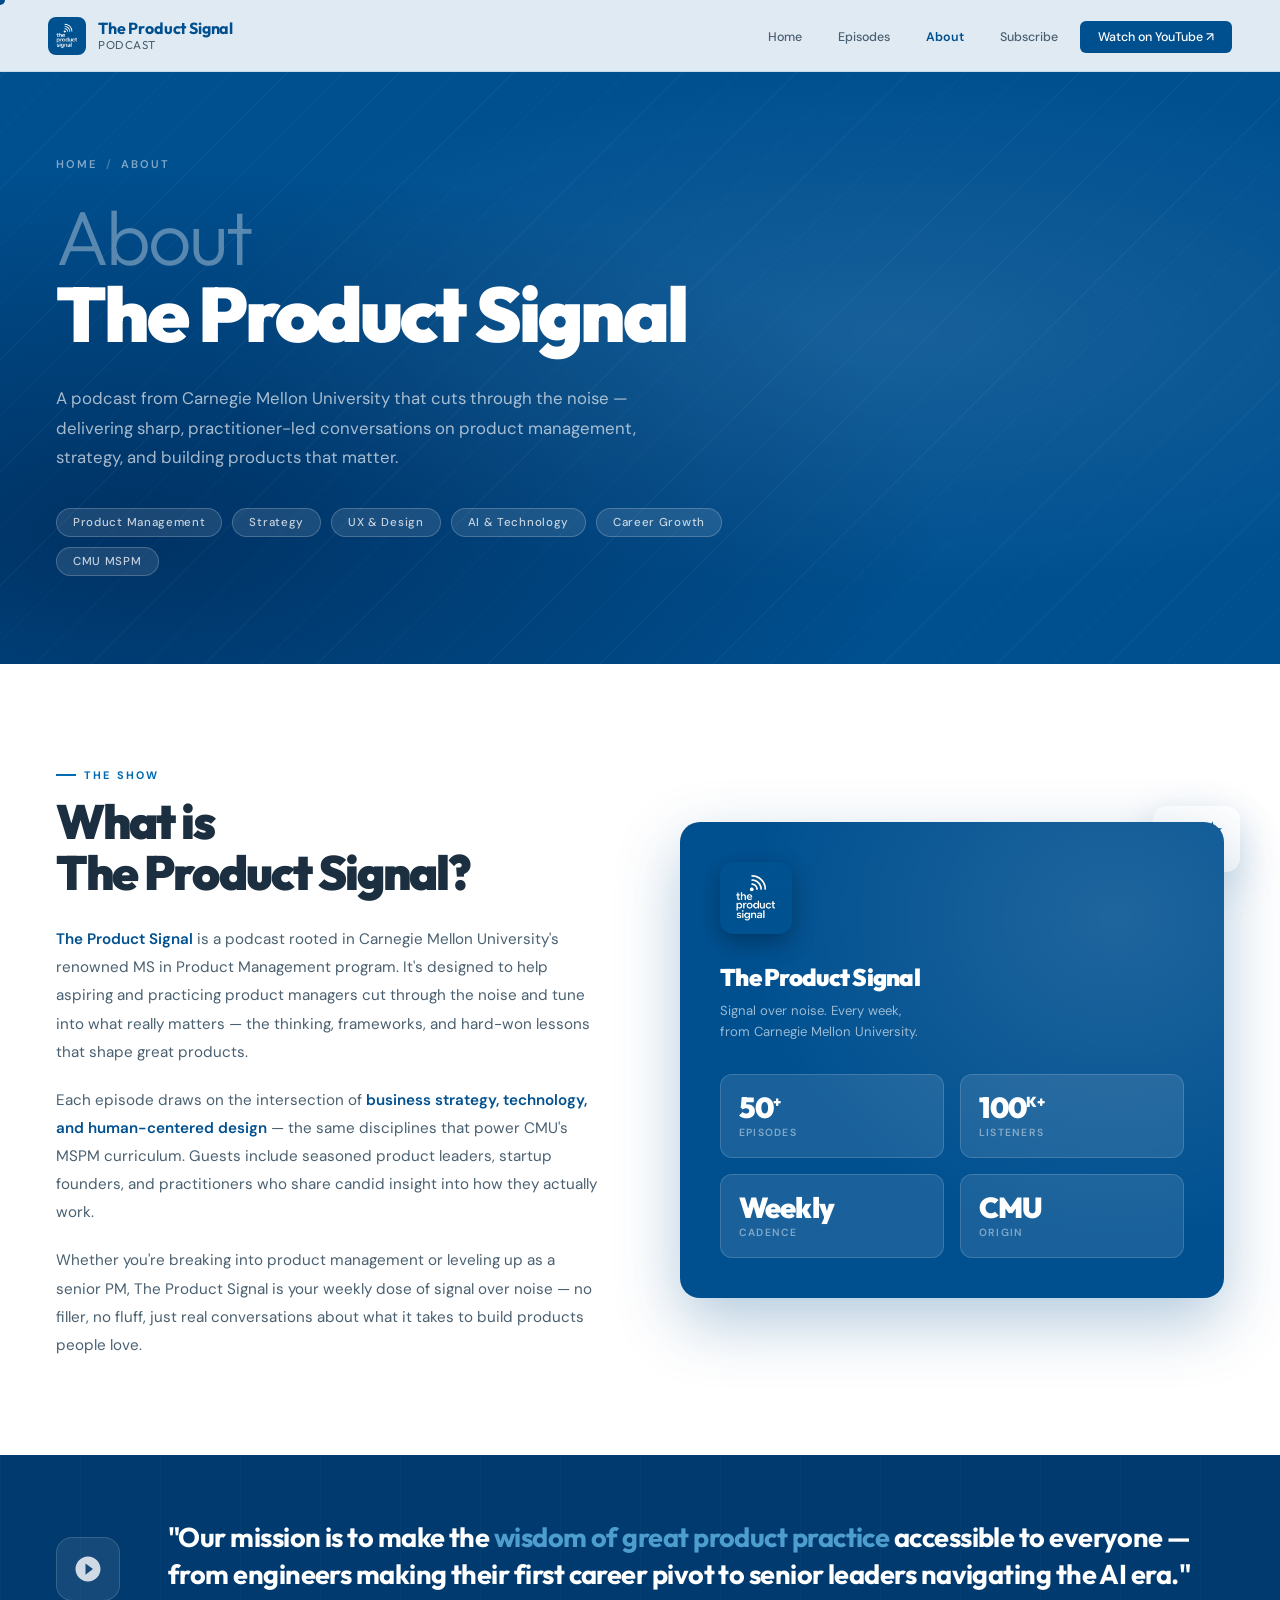
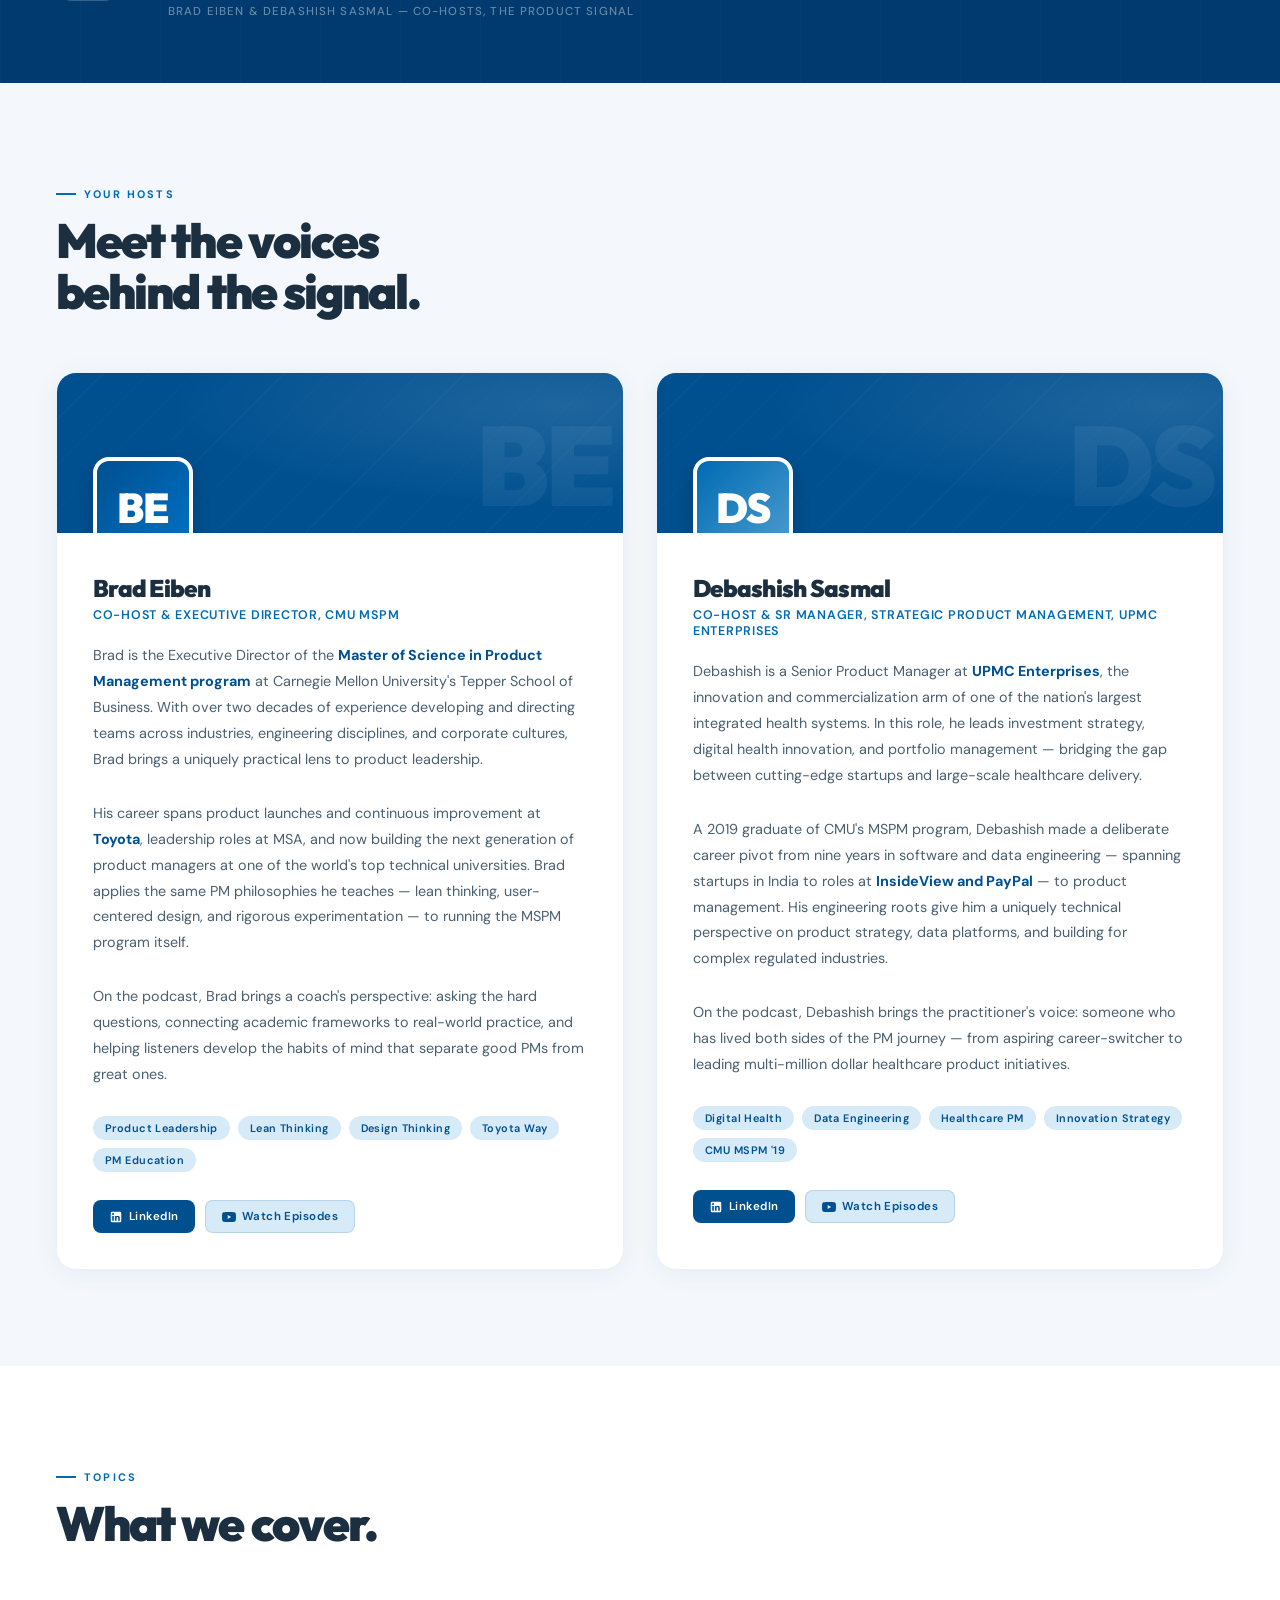
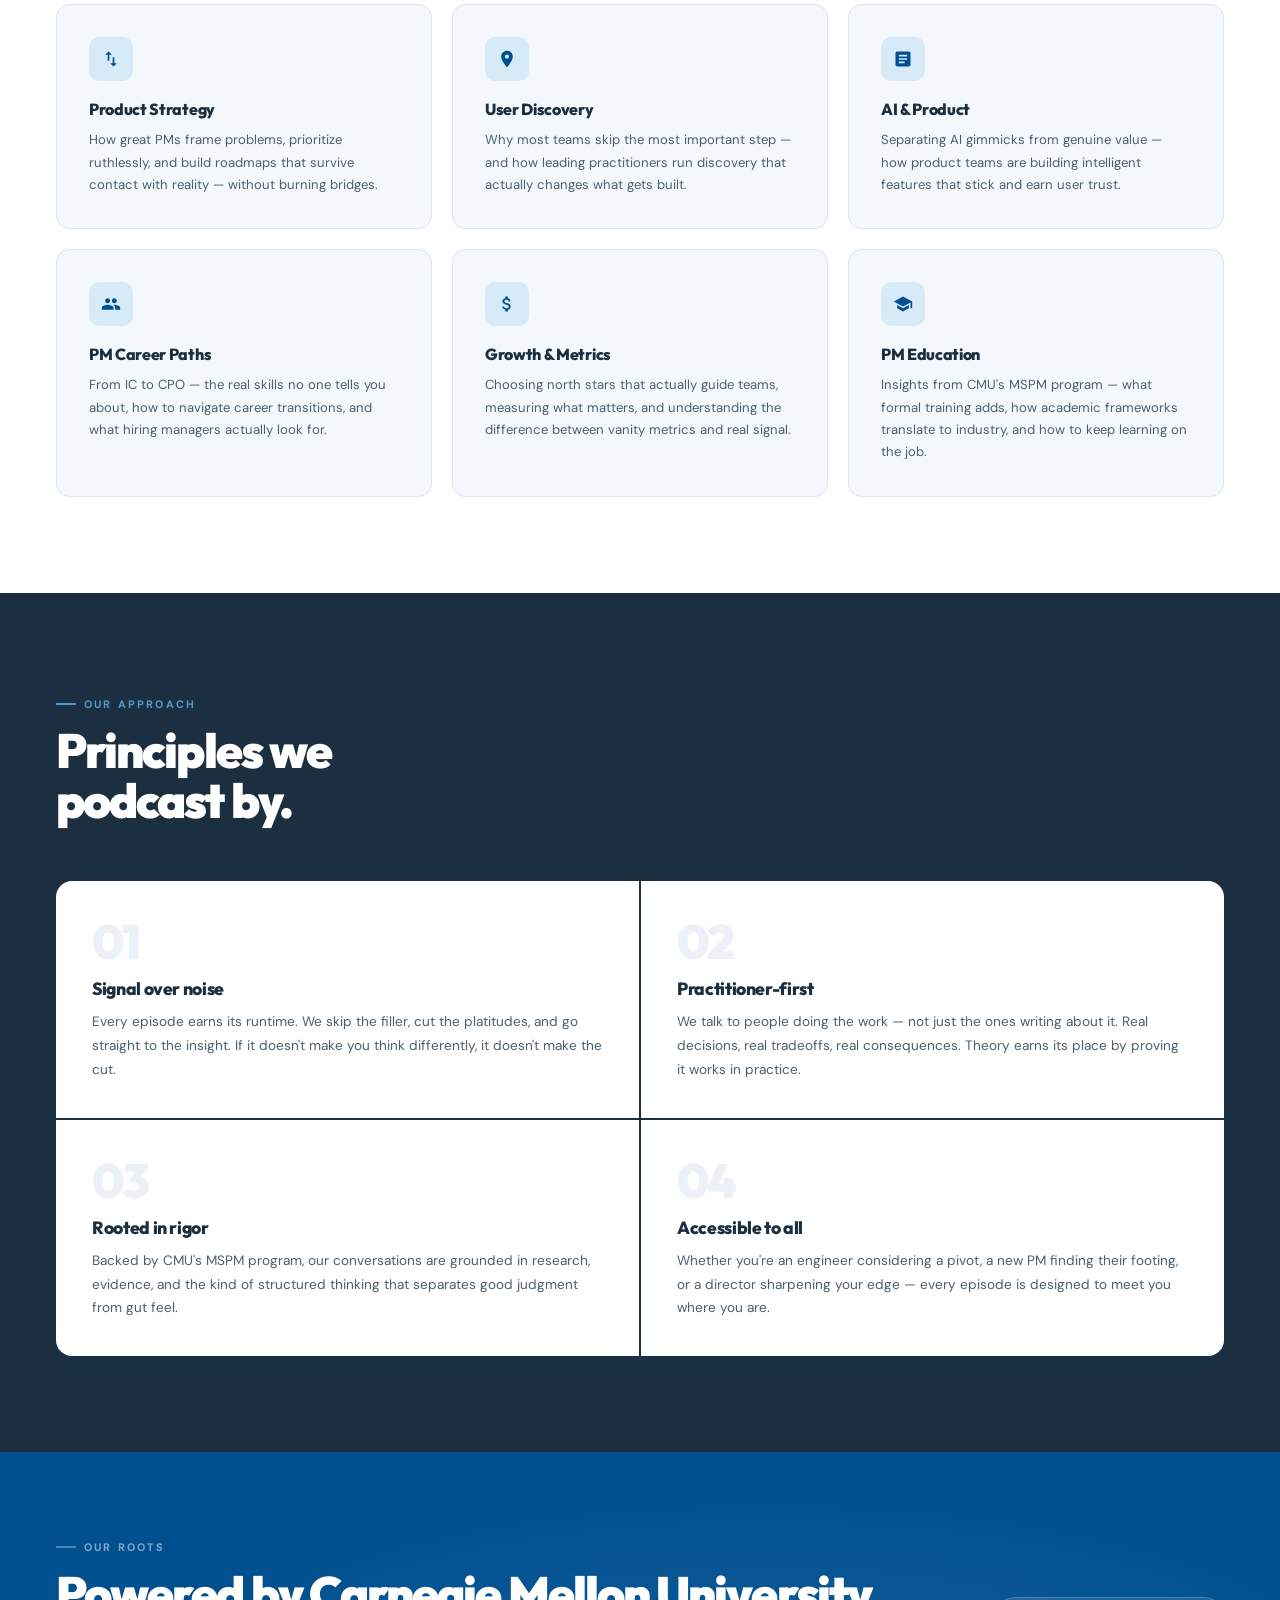
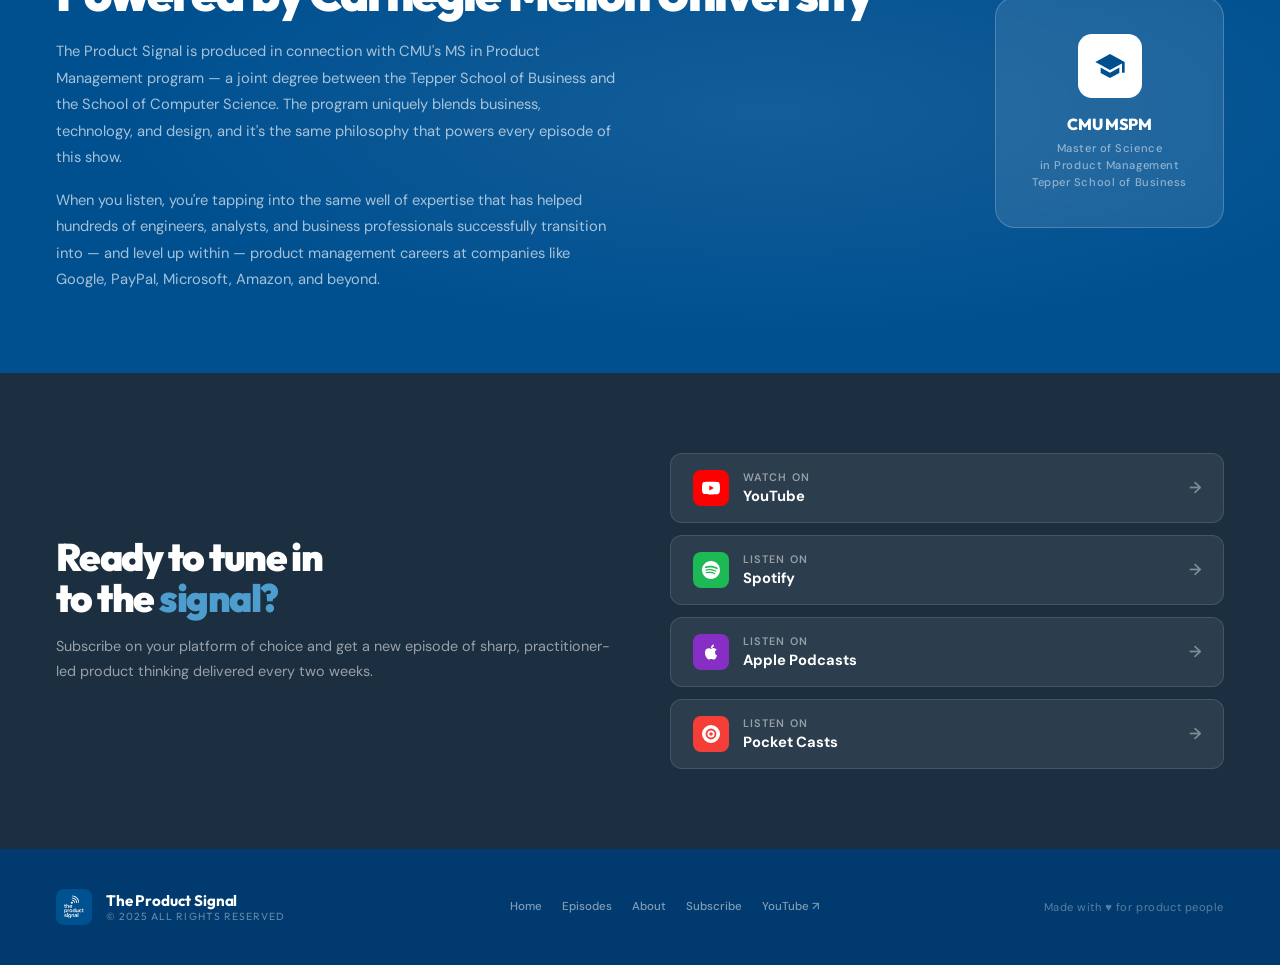
==== about.html @ 4a3f7fd1 "Unify design consistency between home and about pages - Replace subscribe section on index with unif" ====
<!DOCTYPE html>
<html lang="en">
<head>
<meta charset="UTF-8">
<meta name="viewport" content="width=device-width, initial-scale=1.0">
<title>About — The Product Signal</title>
<link rel="preconnect" href="https://fonts.googleapis.com">
<link rel="preconnect" href="https://fonts.gstatic.com" crossorigin>
<link href="https://fonts.googleapis.com/css2?family=Outfit:wght@300;400;500;600;700;800;900&family=DM+Sans:ital,opsz,wght@0,9..40,300;0,9..40,400;0,9..40,500;0,9..40,600;1,9..40,400&display=swap" rel="stylesheet">
<style>
  :root {
    --primary:    #005090;
    --primary-dk: #003a6e;
    --primary-lt: #006bb3;
    --accent:     #4d9ecf;
    --ice:        #d6eaf8;
    --white:      #ffffff;
    --off-white:  #f4f8fc;
    --slate:      #1c2f40;
    --slate-mid:  #4a6070;
    --slate-lt:   #8aa0b0;
    --card-bg:    #eaf3fb;
  }

  *, *::before, *::after { box-sizing: border-box; margin: 0; padding: 0; }
  html { scroll-behavior: smooth; }

  body {
    font-family: 'DM Sans', sans-serif;
    background: var(--off-white);
    color: var(--slate);
    overflow-x: hidden;
    cursor: none;
  }

  .cursor {
    position: fixed;
    width: 10px; height: 10px;
    background: var(--primary);
    border-radius: 50%;
    pointer-events: none;
    z-index: 9999;
    transform: translate(-50%, -50%);
    transition: width 0.2s ease, height 0.2s ease, opacity 0.2s;
    mix-blend-mode: multiply;
  }
  .cursor.hover { width: 36px; height: 36px; opacity: 0.4; }

  body::after {
    content: '';
    position: fixed; inset: 0;
    background-image: radial-gradient(circle, #005090 1px, transparent 1px);
    background-size: 32px 32px;
    opacity: 0.04;
    pointer-events: none;
    z-index: 0;
  }

  /* ─── NAV ─── */
  nav {
    position: fixed; top: 0; left: 0; right: 0;
    display: flex; justify-content: space-between; align-items: center;
    padding: 0 48px; height: 72px;
    background: rgba(244, 248, 252, 0.92);
    backdrop-filter: blur(12px);
    -webkit-backdrop-filter: blur(12px);
    border-bottom: 1px solid rgba(0, 80, 144, 0.1);
    z-index: 100;
  }

  .nav-logo {
    display: flex; align-items: center; gap: 12px;
    text-decoration: none;
  }
  .nav-logo img { height: 38px; width: 38px; border-radius: 8px; object-fit: cover; }
  .nav-logo-text {
    font-family: 'Outfit', sans-serif; font-weight: 700; font-size: 1rem;
    color: var(--primary); letter-spacing: -0.01em; line-height: 1.2;
  }
  .nav-logo-text span {
    display: block; font-weight: 400; font-size: 0.72rem;
    color: var(--slate-mid); letter-spacing: 0.05em; text-transform: uppercase;
  }
  .nav-links { display: flex; gap: 8px; list-style: none; align-items: center; }
  .nav-links a {
    font-size: 0.78rem; font-weight: 500; text-decoration: none;
    color: var(--slate-mid); padding: 6px 14px; border-radius: 6px;
    transition: background 0.2s, color 0.2s;
  }
  .nav-links a:hover { background: var(--ice); color: var(--primary); }
  .nav-links a.active { color: var(--primary); font-weight: 600; }
  .nav-links .nav-cta {
    background: var(--primary); color: white; padding: 8px 18px;
  }
  .nav-links .nav-cta:hover { background: var(--primary-dk); color: white; }

  /* ─── PAGE HERO ─── */
  .page-hero {
    padding-top: 72px;
    background: var(--primary);
    position: relative; overflow: hidden;
  }

  .page-hero::before {
    content: '';
    position: absolute; inset: 0;
    background:
      radial-gradient(ellipse at 70% 50%, rgba(255,255,255,0.09) 0%, transparent 55%),
      radial-gradient(ellipse at 10% 80%, rgba(0,30,70,0.6) 0%, transparent 50%);
    pointer-events: none;
  }

  /* diagonal grid lines */
  .page-hero::after {
    content: '';
    position: absolute; inset: 0;
    background-image:
      repeating-linear-gradient(
        -45deg,
        rgba(255,255,255,0.03) 0px,
        rgba(255,255,255,0.03) 1px,
        transparent 1px,
        transparent 40px
      );
    pointer-events: none;
  }

  .page-hero-inner {
    position: relative; z-index: 2;
    max-width: 860px;
    padding: 80px 56px 88px;
  }

  .page-breadcrumb {
    display: inline-flex; align-items: center; gap: 8px;
    font-size: 0.7rem; font-weight: 600; letter-spacing: 0.18em;
    text-transform: uppercase; color: rgba(255,255,255,0.5);
    margin-bottom: 28px;
    opacity: 0; animation: fadeUp 0.6s ease 0.1s forwards;
  }
  .page-breadcrumb a { color: rgba(255,255,255,0.5); text-decoration: none; transition: color 0.2s; }
  .page-breadcrumb a:hover { color: white; }
  .page-breadcrumb span { color: rgba(255,255,255,0.25); }

  .page-hero-title {
    font-family: 'Outfit', sans-serif;
    font-size: clamp(3rem, 6vw, 5.2rem);
    font-weight: 900;
    line-height: 1.0;
    letter-spacing: -0.04em;
    color: white;
    padding-bottom: 0.1em;
    opacity: 0; animation: fadeUp 0.6s ease 0.25s forwards;
  }
  .page-hero-title em {
    font-style: normal;
    color: rgba(255,255,255,0.35);
    font-weight: 300;
  }

  .page-hero-sub {
    margin-top: 24px;
    font-size: 1.05rem; line-height: 1.75;
    color: rgba(255,255,255,0.65);
    max-width: 600px;
    opacity: 0; animation: fadeUp 0.6s ease 0.4s forwards;
  }

  .page-hero-tags {
    margin-top: 36px;
    display: flex; gap: 10px; flex-wrap: wrap;
    opacity: 0; animation: fadeUp 0.6s ease 0.55s forwards;
  }
  .tag {
    padding: 6px 16px;
    background: rgba(255,255,255,0.1);
    border: 1px solid rgba(255,255,255,0.2);
    border-radius: 20px;
    font-size: 0.72rem; font-weight: 500;
    letter-spacing: 0.06em; color: rgba(255,255,255,0.75);
  }

  /* ─── SECTION UTILITY ─── */
  .section { padding: 96px 56px; position: relative; z-index: 1; }
  .section-dark {
    background: var(--slate);
    color: white;
  }
  .section-tinted { background: white; }

  .section-label {
    display: inline-flex; align-items: center; gap: 8px;
    font-size: 0.68rem; font-weight: 700;
    letter-spacing: 0.2em; text-transform: uppercase;
    color: var(--primary-lt); margin-bottom: 14px;
  }
  .section-label::before {
    content: ''; display: block;
    width: 20px; height: 2px; background: var(--primary-lt);
  }
  .section-dark .section-label { color: var(--accent); }
  .section-dark .section-label::before { background: var(--accent); }

  .section-title {
    font-family: 'Outfit', sans-serif;
    font-size: clamp(2rem, 4vw, 3rem);
    font-weight: 900; line-height: 1.05;
    letter-spacing: -0.04em;
  }

  .reveal {
    opacity: 0; transform: translateY(32px);
    transition: opacity 0.65s ease, transform 0.65s ease;
  }
  .reveal.visible { opacity: 1; transform: none; }

  /* ─── ABOUT THE PODCAST ─── */
  .about-podcast {
    display: grid;
    grid-template-columns: 1fr 1fr;
    gap: 80px; align-items: center;
  }

  .about-podcast-text p {
    font-size: 0.95rem; line-height: 1.85;
    color: var(--slate-mid); margin-bottom: 20px;
  }
  .about-podcast-text p:last-child { margin-bottom: 0; }

  .about-podcast-text strong { color: var(--primary); font-weight: 600; }

  .about-podcast-visual {
    position: relative;
  }

  .podcast-card {
    background: var(--primary);
    border-radius: 20px; padding: 40px;
    position: relative; overflow: hidden;
    box-shadow: 0 24px 64px rgba(0,80,144,0.3);
  }

  .podcast-card::before {
    content: '';
    position: absolute; inset: 0;
    background: radial-gradient(ellipse at 80% 20%, rgba(255,255,255,0.12) 0%, transparent 60%);
  }

  .podcast-card-logo {
    width: 72px; height: 72px; border-radius: 14px;
    overflow: hidden; margin-bottom: 28px;
    box-shadow: 0 8px 24px rgba(0,0,0,0.3);
    position: relative; z-index: 1;
  }
  .podcast-card-logo img { width: 100%; height: 100%; object-fit: cover; }

  .podcast-card-name {
    font-family: 'Outfit', sans-serif;
    font-size: 1.5rem; font-weight: 900;
    letter-spacing: -0.03em; color: white;
    position: relative; z-index: 1;
    margin-bottom: 8px;
  }

  .podcast-card-tagline {
    font-size: 0.82rem; color: rgba(255,255,255,0.6);
    position: relative; z-index: 1;
    margin-bottom: 32px; line-height: 1.6;
  }

  .podcast-stats {
    display: grid; grid-template-columns: 1fr 1fr;
    gap: 16px; position: relative; z-index: 1;
  }

  .podcast-stat {
    background: rgba(255,255,255,0.1);
    border: 1px solid rgba(255,255,255,0.15);
    border-radius: 12px; padding: 18px;
  }

  .podcast-stat-num {
    font-family: 'Outfit', sans-serif;
    font-size: 1.8rem; font-weight: 900;
    letter-spacing: -0.03em; color: white; line-height: 1;
    margin-bottom: 4px;
  }
  .podcast-stat-num sup { font-size: 0.9rem; }

  .podcast-stat-label {
    font-size: 0.65rem; font-weight: 600;
    letter-spacing: 0.12em; text-transform: uppercase;
    color: rgba(255,255,255,0.45);
  }

  .floating-badge {
    position: absolute;
    top: -16px; right: -16px;
    background: white;
    border-radius: 14px;
    padding: 14px 18px;
    box-shadow: 0 12px 40px rgba(0,80,144,0.2);
    text-align: center;
  }
  .floating-badge-num {
    font-family: 'Outfit', sans-serif;
    font-size: 1.4rem; font-weight: 900;
    letter-spacing: -0.02em; color: var(--primary);
    line-height: 1;
  }
  .floating-badge-label {
    font-size: 0.6rem; font-weight: 600;
    letter-spacing: 0.12em; text-transform: uppercase;
    color: var(--slate-lt); margin-top: 3px;
  }

  /* ─── MISSION STRIP ─── */
  .mission-strip {
    background: var(--primary-dk);
    padding: 64px 56px;
    display: grid;
    grid-template-columns: auto 1fr;
    gap: 48px;
    align-items: center;
    position: relative; overflow: hidden;
  }

  .mission-strip::before {
    content: '';
    position: absolute; inset: 0;
    background: repeating-linear-gradient(
      90deg,
      rgba(255,255,255,0.02) 0px,
      rgba(255,255,255,0.02) 1px,
      transparent 1px, transparent 80px
    );
  }

  .mission-icon {
    width: 64px; height: 64px; flex-shrink: 0;
    background: rgba(255,255,255,0.08);
    border: 1px solid rgba(255,255,255,0.15);
    border-radius: 16px;
    display: flex; align-items: center; justify-content: center;
    position: relative; z-index: 1;
  }
  .mission-icon svg { width: 30px; height: 30px; fill: white; opacity: 0.8; }

  .mission-text { position: relative; z-index: 1; }
  .mission-text blockquote {
    font-family: 'Outfit', sans-serif;
    font-size: clamp(1.2rem, 2.5vw, 1.7rem);
    font-weight: 700; line-height: 1.35;
    letter-spacing: -0.02em; color: white;
  }
  .mission-text blockquote em { color: var(--accent); font-style: normal; }
  .mission-source {
    margin-top: 12px; font-size: 0.72rem; font-weight: 500;
    letter-spacing: 0.1em; text-transform: uppercase;
    color: rgba(255,255,255,0.4);
  }

  /* ─── HOSTS ─── */
  .hosts-grid {
    display: grid;
    grid-template-columns: 1fr 1fr;
    gap: 32px;
  }

  .host-card {
    background: white;
    border-radius: 20px;
    overflow: hidden;
    border: 1px solid rgba(0,80,144,0.08);
    box-shadow: 0 4px 24px rgba(0,80,144,0.07);
    transition: transform 0.25s, box-shadow 0.25s;
  }

  .host-card:hover {
    transform: translateY(-6px);
    box-shadow: 0 20px 60px rgba(0,80,144,0.14);
  }

  .host-card-header {
    background: var(--primary);
    padding: 36px 36px 0;
    position: relative; overflow: hidden;
    min-height: 160px;
    display: flex; align-items: flex-end;
  }

  .host-card-header::before {
    content: '';
    position: absolute; inset: 0;
    background: radial-gradient(ellipse at 90% 20%, rgba(255,255,255,0.12) 0%, transparent 55%);
  }

  .host-card-header::after {
    content: '';
    position: absolute; inset: 0;
    background: repeating-linear-gradient(
      -45deg,
      rgba(255,255,255,0.025) 0px, rgba(255,255,255,0.025) 1px,
      transparent 1px, transparent 32px
    );
  }

  .host-avatar {
    width: 100px; height: 100px;
    border-radius: 16px;
    background: var(--primary-lt);
    display: flex; align-items: center; justify-content: center;
    position: relative; z-index: 2;
    margin-bottom: -24px;
    font-family: 'Outfit', sans-serif;
    font-size: 2.6rem; font-weight: 900;
    color: white; letter-spacing: -0.03em;
    border: 4px solid white;
    box-shadow: 0 8px 24px rgba(0,0,0,0.2);
    overflow: hidden;
    flex-shrink: 0;
  }

  /* unique color per host */
  .host-card:nth-child(1) .host-avatar { background: linear-gradient(135deg, #005090 0%, #0072c6 100%); }
  .host-card:nth-child(2) .host-avatar { background: linear-gradient(135deg, #006bb3 0%, #4d9ecf 100%); }

  .host-initials-bg {
    position: absolute; bottom: 12px; right: 12px;
    font-family: 'Outfit', sans-serif;
    font-size: 7rem; font-weight: 900;
    color: rgba(255,255,255,0.06);
    line-height: 1; z-index: 1;
    letter-spacing: -0.05em;
    user-select: none;
    pointer-events: none;
  }

  .host-body { padding: 40px 36px 36px; }

  .host-name {
    font-family: 'Outfit', sans-serif;
    font-size: 1.5rem; font-weight: 900;
    letter-spacing: -0.03em; color: var(--slate);
    margin-bottom: 4px;
  }

  .host-role {
    font-size: 0.78rem; font-weight: 600;
    letter-spacing: 0.06em; text-transform: uppercase;
    color: var(--primary-lt); margin-bottom: 20px;
  }

  .host-bio {
    font-size: 0.9rem; line-height: 1.8;
    color: var(--slate-mid); margin-bottom: 28px;
  }

  .host-tags {
    display: flex; gap: 8px; flex-wrap: wrap;
    margin-bottom: 28px;
  }

  .host-tag {
    padding: 5px 12px;
    background: var(--ice);
    border-radius: 20px;
    font-size: 0.68rem; font-weight: 600;
    color: var(--primary); letter-spacing: 0.04em;
  }

  .host-links { display: flex; gap: 10px; }

  .host-link {
    display: inline-flex; align-items: center; gap: 6px;
    padding: 8px 16px;
    font-size: 0.72rem; font-weight: 600;
    letter-spacing: 0.04em; text-decoration: none;
    border-radius: 8px;
    transition: background 0.2s, color 0.2s, transform 0.15s;
  }

  .host-link-primary {
    background: var(--primary); color: white;
  }
  .host-link-primary:hover { background: var(--primary-dk); transform: translateY(-2px); }

  .host-link-secondary {
    background: var(--ice); color: var(--primary);
    border: 1px solid rgba(0,80,144,0.15);
  }
  .host-link-secondary:hover { background: var(--primary); color: white; }

  .host-link svg { width: 14px; height: 14px; fill: currentColor; }

  /* ─── WHAT WE COVER ─── */
  .topics-grid {
    display: grid;
    grid-template-columns: repeat(3, 1fr);
    gap: 20px;
    margin-top: 56px;
  }

  .topic-card {
    background: var(--off-white);
    border: 1px solid rgba(0,80,144,0.1);
    border-radius: 14px; padding: 32px;
    transition: background 0.2s, border-color 0.2s, transform 0.2s;
  }

  .topic-card:hover {
    background: white;
    border-color: rgba(0,80,144,0.25);
    transform: translateY(-3px);
  }

  .topic-icon {
    width: 44px; height: 44px;
    background: var(--ice);
    border-radius: 10px;
    display: flex; align-items: center; justify-content: center;
    margin-bottom: 18px;
  }
  .topic-icon svg { width: 20px; height: 20px; fill: var(--primary); }

  .topic-name {
    font-family: 'Outfit', sans-serif;
    font-size: 1rem; font-weight: 800;
    letter-spacing: -0.02em; color: var(--slate);
    margin-bottom: 10px;
  }

  .topic-desc {
    font-size: 0.82rem; line-height: 1.7;
    color: var(--slate-mid);
  }

  /* ─── VALUES / HOW WE DO IT ─── */
  .values-list {
    display: grid;
    grid-template-columns: 1fr 1fr;
    gap: 2px;
    margin-top: 56px;
    border-radius: 16px;
    overflow: hidden;
    box-shadow: 0 4px 32px rgba(0,80,144,0.1);
  }

  .value-item {
    background: white;
    padding: 36px;
    position: relative;
    transition: background 0.2s;
  }
  .value-item:hover { background: var(--ice); }

  .value-num {
    font-family: 'Outfit', sans-serif;
    font-size: 3rem; font-weight: 900;
    letter-spacing: -0.04em;
    color: rgba(0,80,144,0.08);
    line-height: 1;
    margin-bottom: 12px;
  }

  .value-title {
    font-family: 'Outfit', sans-serif;
    font-size: 1.1rem; font-weight: 800;
    letter-spacing: -0.02em; color: var(--slate);
    margin-bottom: 10px;
  }

  .value-desc {
    font-size: 0.85rem; line-height: 1.75;
    color: var(--slate-mid);
  }

  /* ─── CMU CONNECTION ─── */
  .cmu-section {
    background: var(--primary);
    padding: 80px 56px;
    display: grid;
    grid-template-columns: 1fr auto;
    gap: 60px; align-items: center;
    position: relative; overflow: hidden;
  }

  .cmu-section::before {
    content: '';
    position: absolute; inset: 0;
    background: radial-gradient(ellipse at 60% 50%, rgba(255,255,255,0.08) 0%, transparent 60%);
  }

  .cmu-content { position: relative; z-index: 2; }
  .cmu-content .section-label { color: rgba(255,255,255,0.5); }
  .cmu-content .section-label::before { background: rgba(255,255,255,0.3); }
  .cmu-content .section-title { color: white; margin-bottom: 20px; }

  .cmu-text {
    font-size: 0.92rem; line-height: 1.8;
    color: rgba(255,255,255,0.65);
    max-width: 560px;
  }

  .cmu-badge {
    position: relative; z-index: 2;
    background: rgba(255,255,255,0.1);
    border: 1px solid rgba(255,255,255,0.2);
    border-radius: 20px; padding: 36px;
    text-align: center;
    backdrop-filter: blur(4px);
    min-width: 220px;
  }

  .cmu-badge-icon {
    width: 64px; height: 64px;
    background: white;
    border-radius: 14px;
    display: flex; align-items: center; justify-content: center;
    margin: 0 auto 16px;
  }
  .cmu-badge-icon svg { width: 32px; height: 32px; fill: var(--primary); }

  .cmu-badge-name {
    font-family: 'Outfit', sans-serif;
    font-size: 1rem; font-weight: 800;
    letter-spacing: -0.02em; color: white;
    margin-bottom: 6px;
  }

  .cmu-badge-sub {
    font-size: 0.7rem; font-weight: 500;
    color: rgba(255,255,255,0.5);
    letter-spacing: 0.05em; line-height: 1.5;
  }

  /* ─── SUBSCRIBE CTA ─── */
  .subscribe-cta {
    background: var(--slate);
    padding: 80px 56px;
    display: grid;
    grid-template-columns: 1fr 1fr;
    gap: 60px; align-items: center;
  }

  .subscribe-cta-title {
    font-family: 'Outfit', sans-serif;
    font-size: clamp(1.8rem, 3vw, 2.6rem);
    font-weight: 900; line-height: 1.05;
    letter-spacing: -0.04em; color: white;
    margin-bottom: 16px;
  }
  .subscribe-cta-title span { color: var(--accent); }

  .subscribe-cta-text {
    font-size: 0.9rem; line-height: 1.75;
    color: rgba(255,255,255,0.55);
  }

  .subscribe-buttons {
    display: flex; flex-direction: column; gap: 12px;
  }

  .sub-btn {
    display: flex; align-items: center; gap: 14px;
    padding: 16px 22px;
    background: rgba(255,255,255,0.07);
    border: 1px solid rgba(255,255,255,0.12);
    border-radius: 12px; color: white;
    text-decoration: none; font-size: 0.85rem; font-weight: 600;
    transition: background 0.2s, border-color 0.2s, transform 0.15s;
  }
  .sub-btn:hover { background: var(--primary); border-color: var(--primary); transform: translateX(4px); }
  .sub-btn-icon { width: 36px; height: 36px; border-radius: 8px; display: flex; align-items: center; justify-content: center; flex-shrink: 0; }
  .sub-btn-icon svg { width: 18px; height: 18px; fill: white; }
  .sub-btn-info { flex: 1; }
  .sub-btn-label { font-size: 0.68rem; text-transform: uppercase; letter-spacing: 0.1em; opacity: 0.5; margin-bottom: 2px; }
  .sub-btn-name { font-size: 0.92rem; font-weight: 700; }
  .sub-btn-arrow { font-size: 1rem; opacity: 0.4; transition: opacity 0.2s, transform 0.2s; }
  .sub-btn:hover .sub-btn-arrow { opacity: 1; transform: translateX(3px); }

  /* ─── FOOTER ─── */
  footer {
    background: var(--primary-dk);
    padding: 40px 56px;
    display: flex; justify-content: space-between; align-items: center;
  }
  .footer-left { display: flex; align-items: center; gap: 14px; }
  .footer-logo-img { height: 36px; width: 36px; border-radius: 8px; overflow: hidden; }
  .footer-logo-img img { width: 100%; height: 100%; object-fit: cover; }
  .footer-logo-text {
    font-family: 'Outfit', sans-serif; font-weight: 700; font-size: 0.95rem;
    color: white; letter-spacing: -0.01em;
  }
  .footer-logo-text span {
    display: block; font-weight: 400; font-size: 0.65rem;
    color: rgba(255,255,255,0.4); letter-spacing: 0.1em; text-transform: uppercase;
  }
  .footer-links { display: flex; gap: 20px; }
  .footer-links a {
    font-size: 0.72rem; font-weight: 500;
    color: rgba(255,255,255,0.5); text-decoration: none; transition: color 0.2s;
  }
  .footer-links a:hover { color: white; }
  .footer-copy { font-size: 0.7rem; color: rgba(255,255,255,0.35); letter-spacing: 0.05em; }

  /* ─── ANIMATIONS ─── */
  @keyframes fadeUp {
    from { opacity: 0; transform: translateY(24px); }
    to   { opacity: 1; transform: translateY(0); }
  }

  /* ─── RESPONSIVE ─── */
  @media (max-width: 960px) {
    nav { padding: 0 24px; }
    .page-hero-inner { padding: 60px 28px 72px; }
    .section { padding: 64px 28px; }
    .about-podcast { grid-template-columns: 1fr; gap: 48px; }
    .hosts-grid { grid-template-columns: 1fr; }
    .topics-grid { grid-template-columns: 1fr 1fr; gap: 16px; }
    .values-list { grid-template-columns: 1fr; }
    .cmu-section { grid-template-columns: 1fr; gap: 36px; padding: 64px 28px; }
    .subscribe-cta { grid-template-columns: 1fr; padding: 64px 28px; }
    .mission-strip { grid-template-columns: 1fr; gap: 24px; padding: 48px 28px; }
    footer { flex-direction: column; gap: 20px; padding: 32px 28px; text-align: center; }
    .footer-links { justify-content: center; }
  }

  @media (max-width: 600px) {
    .topics-grid { grid-template-columns: 1fr; }
    .nav-links li:not(:last-child) { display: none; }
    .page-hero-title { font-size: 2.8rem; }
  }
</style>
</head>
<body>

<div class="cursor" id="cursor"></div>

<!-- NAV -->
<nav>
  <a href="index.html" class="nav-logo">
    <img src="[data-uri]" alt="The Product Signal">
    <div class="nav-logo-text">
      The Product Signal
      <span>Podcast</span>
    </div>
  </a>
  <ul class="nav-links">
    <li><a href="index.html">Home</a></li>
    <li><a href="index.html#episodes">Episodes</a></li>
    <li><a href="about.html" class="active">About</a></li>
    <li><a href="index.html#subscribe">Subscribe</a></li>
    <li><a href="https://www.youtube.com/@theproductsignal" target="_blank" class="nav-cta">Watch on YouTube ↗</a></li>
  </ul>
</nav>

<!-- PAGE HERO -->
<section class="page-hero">
  <div class="page-hero-inner">
    <div class="page-breadcrumb">
      <a href="index.html">Home</a>
      <span>/</span>
      About
    </div>
    <h1 class="page-hero-title">
      <em>About</em><br>
      The Product Signal
    </h1>
    <p class="page-hero-sub">
      A podcast from Carnegie Mellon University that cuts through the noise — delivering sharp, practitioner-led conversations on product management, strategy, and building products that matter.
    </p>
    <div class="page-hero-tags">
      <span class="tag">Product Management</span>
      <span class="tag">Strategy</span>
      <span class="tag">UX &amp; Design</span>
      <span class="tag">AI &amp; Technology</span>
      <span class="tag">Career Growth</span>
      <span class="tag">CMU MSPM</span>
    </div>
  </div>
</section>

<!-- ABOUT THE PODCAST -->
<section class="section section-tinted" id="about-podcast">
  <div class="about-podcast">
    <div class="about-podcast-text reveal">
      <div class="section-label">The Show</div>
      <h2 class="section-title" style="margin-bottom: 28px;">What is<br>The Product Signal?</h2>
      <p>
        <strong>The Product Signal</strong> is a podcast rooted in Carnegie Mellon University's renowned MS in Product Management program. It's designed to help aspiring and practicing product managers cut through the noise and tune into what really matters — the thinking, frameworks, and hard-won lessons that shape great products.
      </p>
      <p>
        Each episode draws on the intersection of <strong>business strategy, technology, and human-centered design</strong> — the same disciplines that power CMU's MSPM curriculum. Guests include seasoned product leaders, startup founders, and practitioners who share candid insight into how they actually work.
      </p>
      <p>
        Whether you're breaking into product management or leveling up as a senior PM, The Product Signal is your weekly dose of signal over noise — no filler, no fluff, just real conversations about what it takes to build products people love.
      </p>
    </div>
    <div class="about-podcast-visual reveal" style="transition-delay: 0.15s;">
      <div class="floating-badge">
        <div class="floating-badge-num">4.9★</div>
        <div class="floating-badge-label">Rated</div>
      </div>
      <div class="podcast-card">
        <div class="podcast-card-logo">
          <img src="[data-uri]" alt="The Product Signal">
        </div>
        <div class="podcast-card-name">The Product Signal</div>
        <div class="podcast-card-tagline">Signal over noise. Every week,<br>from Carnegie Mellon University.</div>
        <div class="podcast-stats">
          <div class="podcast-stat">
            <div class="podcast-stat-num">50<sup>+</sup></div>
            <div class="podcast-stat-label">Episodes</div>
          </div>
          <div class="podcast-stat">
            <div class="podcast-stat-num">100<sup>K+</sup></div>
            <div class="podcast-stat-label">Listeners</div>
          </div>
          <div class="podcast-stat">
            <div class="podcast-stat-num">Weekly</div>
            <div class="podcast-stat-label">Cadence</div>
          </div>
          <div class="podcast-stat">
            <div class="podcast-stat-num">CMU</div>
            <div class="podcast-stat-label">Origin</div>
          </div>
        </div>
      </div>
    </div>
  </div>
</section>

<!-- MISSION STRIP -->
<div class="mission-strip">
  <div class="mission-icon">
    <svg viewBox="0 0 24 24"><path d="M12 2C6.48 2 2 6.48 2 12s4.48 10 10 10 10-4.48 10-10S17.52 2 12 2zm-2 14.5v-9l6 4.5-6 4.5z"/></svg>
  </div>
  <div class="mission-text reveal">
    <blockquote>"Our mission is to make the <em>wisdom of great product practice</em> accessible to everyone — from engineers making their first career pivot to senior leaders navigating the AI era."</blockquote>
    <div class="mission-source">Brad Eiben &amp; Debashish Sasmal — Co-hosts, The Product Signal</div>
  </div>
</div>

<!-- HOSTS -->
<section class="section" id="hosts">
  <div class="reveal">
    <div class="section-label">Your Hosts</div>
    <h2 class="section-title" style="margin-bottom: 56px;">Meet the voices<br>behind the signal.</h2>
  </div>
  <div class="hosts-grid">

    <!-- BRAD EIBEN -->
    <div class="host-card reveal">
      <div class="host-card-header">
        <div class="host-initials-bg">BE</div>
        <div class="host-avatar">BE</div>
      </div>
      <div class="host-body">
        <div class="host-name">Brad Eiben</div>
        <div class="host-role">Co-host &amp; Executive Director, CMU MSPM</div>
        <p class="host-bio">
          Brad is the Executive Director of the <strong style="color:var(--primary)">Master of Science in Product Management program</strong> at Carnegie Mellon University's Tepper School of Business. With over two decades of experience developing and directing teams across industries, engineering disciplines, and corporate cultures, Brad brings a uniquely practical lens to product leadership.
        </p>
        <p class="host-bio">
          His career spans product launches and continuous improvement at <strong style="color:var(--primary)">Toyota</strong>, leadership roles at MSA, and now building the next generation of product managers at one of the world's top technical universities. Brad applies the same PM philosophies he teaches — lean thinking, user-centered design, and rigorous experimentation — to running the MSPM program itself.
        </p>
        <p class="host-bio">
          On the podcast, Brad brings a coach's perspective: asking the hard questions, connecting academic frameworks to real-world practice, and helping listeners develop the habits of mind that separate good PMs from great ones.
        </p>
        <div class="host-tags">
          <span class="host-tag">Product Leadership</span>
          <span class="host-tag">Lean Thinking</span>
          <span class="host-tag">Design Thinking</span>
          <span class="host-tag">Toyota Way</span>
          <span class="host-tag">PM Education</span>
        </div>
        <div class="host-links">
          <a href="https://www.linkedin.com/in/bradeiben" target="_blank" class="host-link host-link-primary">
            <svg viewBox="0 0 24 24"><path d="M19 3a2 2 0 0 1 2 2v14a2 2 0 0 1-2 2H5a2 2 0 0 1-2-2V5a2 2 0 0 1 2-2h14m-.5 15.5v-5.3a3.26 3.26 0 0 0-3.26-3.26c-.85 0-1.84.52-2.32 1.3v-1.11h-2.79v8.37h2.79v-4.93c0-.77.62-1.4 1.39-1.4a1.4 1.4 0 0 1 1.4 1.4v4.93h2.79M6.88 8.56a1.68 1.68 0 0 0 1.68-1.68c0-.93-.75-1.69-1.68-1.69a1.69 1.69 0 0 0-1.69 1.69c0 .93.76 1.68 1.69 1.68m1.39 9.94v-8.37H5.5v8.37h2.77z"/></svg>
            LinkedIn
          </a>
          <a href="https://www.youtube.com/@theproductsignal" target="_blank" class="host-link host-link-secondary">
            <svg viewBox="0 0 24 24"><path d="M23.5 6.19a3.02 3.02 0 0 0-2.12-2.14C19.54 3.5 12 3.5 12 3.5s-7.54 0-9.38.55A3.02 3.02 0 0 0 .5 6.19C0 8.04 0 12 0 12s0 3.96.5 5.81a3.02 3.02 0 0 0 2.12 2.14C4.46 20.5 12 20.5 12 20.5s7.54 0 9.38-.55a3.02 3.02 0 0 0 2.12-2.14C24 15.96 24 12 24 12s0-3.96-.5-5.81zM9.75 15.27V8.73L15.82 12l-6.07 3.27z"/></svg>
            Watch Episodes
          </a>
        </div>
      </div>
    </div>

    <!-- DEBASHISH SASMAL -->
    <div class="host-card reveal" style="transition-delay: 0.15s;">
      <div class="host-card-header">
        <div class="host-initials-bg">DS</div>
        <div class="host-avatar">DS</div>
      </div>
      <div class="host-body">
        <div class="host-name">Debashish Sasmal</div>
        <div class="host-role">Co-host &amp; Sr Manager, Strategic Product Management, UPMC Enterprises</div>
        <p class="host-bio">
          Debashish is a Senior Product Manager at <strong style="color:var(--primary)">UPMC Enterprises</strong>, the innovation and commercialization arm of one of the nation's largest integrated health systems. In this role, he leads investment strategy, digital health innovation, and portfolio management — bridging the gap between cutting-edge startups and large-scale healthcare delivery.
        </p>
        <p class="host-bio">
          A 2019 graduate of CMU's MSPM program, Debashish made a deliberate career pivot from nine years in software and data engineering — spanning startups in India to roles at <strong style="color:var(--primary)">InsideView and PayPal</strong> — to product management. His engineering roots give him a uniquely technical perspective on product strategy, data platforms, and building for complex regulated industries.
        </p>
        <p class="host-bio">
          On the podcast, Debashish brings the practitioner's voice: someone who has lived both sides of the PM journey — from aspiring career-switcher to leading multi-million dollar healthcare product initiatives.
        </p>
        <div class="host-tags">
          <span class="host-tag">Digital Health</span>
          <span class="host-tag">Data Engineering</span>
          <span class="host-tag">Healthcare PM</span>
          <span class="host-tag">Innovation Strategy</span>
          <span class="host-tag">CMU MSPM '19</span>
        </div>
        <div class="host-links">
          <a href="https://www.linkedin.com/in/debashish-sasmal" target="_blank" class="host-link host-link-primary">
            <svg viewBox="0 0 24 24"><path d="M19 3a2 2 0 0 1 2 2v14a2 2 0 0 1-2 2H5a2 2 0 0 1-2-2V5a2 2 0 0 1 2-2h14m-.5 15.5v-5.3a3.26 3.26 0 0 0-3.26-3.26c-.85 0-1.84.52-2.32 1.3v-1.11h-2.79v8.37h2.79v-4.93c0-.77.62-1.4 1.39-1.4a1.4 1.4 0 0 1 1.4 1.4v4.93h2.79M6.88 8.56a1.68 1.68 0 0 0 1.68-1.68c0-.93-.75-1.69-1.68-1.69a1.69 1.69 0 0 0-1.69 1.69c0 .93.76 1.68 1.69 1.68m1.39 9.94v-8.37H5.5v8.37h2.77z"/></svg>
            LinkedIn
          </a>
          <a href="https://www.youtube.com/@theproductsignal" target="_blank" class="host-link host-link-secondary">
            <svg viewBox="0 0 24 24"><path d="M23.5 6.19a3.02 3.02 0 0 0-2.12-2.14C19.54 3.5 12 3.5 12 3.5s-7.54 0-9.38.55A3.02 3.02 0 0 0 .5 6.19C0 8.04 0 12 0 12s0 3.96.5 5.81a3.02 3.02 0 0 0 2.12 2.14C4.46 20.5 12 20.5 12 20.5s7.54 0 9.38-.55a3.02 3.02 0 0 0 2.12-2.14C24 15.96 24 12 24 12s0-3.96-.5-5.81zM9.75 15.27V8.73L15.82 12l-6.07 3.27z"/></svg>
            Watch Episodes
          </a>
        </div>
      </div>
    </div>

  </div>
</section>

<!-- WHAT WE COVER -->
<section class="section section-tinted" id="topics">
  <div class="reveal">
    <div class="section-label">Topics</div>
    <h2 class="section-title">What we cover.</h2>
  </div>
  <div class="topics-grid">
    <div class="topic-card reveal">
      <div class="topic-icon">
        <svg viewBox="0 0 24 24"><path d="M9 3L5 6.99h3V14h2V6.99h3L9 3zm7 14.01V10h-2v7.01h-3L15 21l4-3.99h-3z"/></svg>
      </div>
      <div class="topic-name">Product Strategy</div>
      <div class="topic-desc">How great PMs frame problems, prioritize ruthlessly, and build roadmaps that survive contact with reality — without burning bridges.</div>
    </div>
    <div class="topic-card reveal" style="transition-delay:0.08s">
      <div class="topic-icon">
        <svg viewBox="0 0 24 24"><path d="M12 2C8.13 2 5 5.13 5 9c0 5.25 7 13 7 13s7-7.75 7-13c0-3.87-3.13-7-7-7zm0 9.5c-1.38 0-2.5-1.12-2.5-2.5s1.12-2.5 2.5-2.5 2.5 1.12 2.5 2.5-1.12 2.5-2.5 2.5z"/></svg>
      </div>
      <div class="topic-name">User Discovery</div>
      <div class="topic-desc">Why most teams skip the most important step — and how leading practitioners run discovery that actually changes what gets built.</div>
    </div>
    <div class="topic-card reveal" style="transition-delay:0.16s">
      <div class="topic-icon">
        <svg viewBox="0 0 24 24"><path d="M19 3H5c-1.1 0-2 .9-2 2v14c0 1.1.9 2 2 2h14c1.1 0 2-.9 2-2V5c0-1.1-.9-2-2-2zm-5 14H7v-2h7v2zm3-4H7v-2h10v2zm0-4H7V7h10v2z"/></svg>
      </div>
      <div class="topic-name">AI &amp; Product</div>
      <div class="topic-desc">Separating AI gimmicks from genuine value — how product teams are building intelligent features that stick and earn user trust.</div>
    </div>
    <div class="topic-card reveal" style="transition-delay:0.04s">
      <div class="topic-icon">
        <svg viewBox="0 0 24 24"><path d="M16 11c1.66 0 2.99-1.34 2.99-3S17.66 5 16 5c-1.66 0-3 1.34-3 3s1.34 3 3 3zm-8 0c1.66 0 2.99-1.34 2.99-3S9.66 5 8 5C6.34 5 5 6.34 5 8s1.34 3 3 3zm0 2c-2.33 0-7 1.17-7 3.5V19h14v-2.5c0-2.33-4.67-3.5-7-3.5zm8 0c-.29 0-.62.02-.97.05 1.16.84 1.97 1.97 1.97 3.45V19h6v-2.5c0-2.33-4.67-3.5-7-3.5z"/></svg>
      </div>
      <div class="topic-name">PM Career Paths</div>
      <div class="topic-desc">From IC to CPO — the real skills no one tells you about, how to navigate career transitions, and what hiring managers actually look for.</div>
    </div>
    <div class="topic-card reveal" style="transition-delay:0.12s">
      <div class="topic-icon">
        <svg viewBox="0 0 24 24"><path d="M11.8 10.9c-2.27-.59-3-1.2-3-2.15 0-1.09 1.01-1.85 2.7-1.85 1.78 0 2.44.85 2.5 2.1h2.21c-.07-1.72-1.12-3.3-3.21-3.81V3h-3v2.16c-1.94.42-3.5 1.68-3.5 3.61 0 2.31 1.91 3.46 4.7 4.13 2.5.6 3 1.48 3 2.41 0 .69-.49 1.79-2.7 1.79-2.06 0-2.87-.92-2.98-2.1h-2.2c.12 2.19 1.76 3.42 3.68 3.83V21h3v-2.15c1.95-.37 3.5-1.5 3.5-3.55 0-2.84-2.43-3.81-4.7-4.4z"/></svg>
      </div>
      <div class="topic-name">Growth &amp; Metrics</div>
      <div class="topic-desc">Choosing north stars that actually guide teams, measuring what matters, and understanding the difference between vanity metrics and real signal.</div>
    </div>
    <div class="topic-card reveal" style="transition-delay:0.2s">
      <div class="topic-icon">
        <svg viewBox="0 0 24 24"><path d="M12 3L1 9l11 6 9-4.91V17h2V9L12 3zM5 13.18v4L12 21l7-3.82v-4L12 17l-7-3.82z"/></svg>
      </div>
      <div class="topic-name">PM Education</div>
      <div class="topic-desc">Insights from CMU's MSPM program — what formal training adds, how academic frameworks translate to industry, and how to keep learning on the job.</div>
    </div>
  </div>
</section>

<!-- HOW WE DO IT -->
<section class="section section-dark" id="approach">
  <div class="reveal">
    <div class="section-label">Our Approach</div>
    <h2 class="section-title">Principles we<br>podcast by.</h2>
  </div>
  <div class="values-list" style="margin-top: 56px;">
    <div class="value-item reveal">
      <div class="value-num">01</div>
      <div class="value-title">Signal over noise</div>
      <div class="value-desc">Every episode earns its runtime. We skip the filler, cut the platitudes, and go straight to the insight. If it doesn't make you think differently, it doesn't make the cut.</div>
    </div>
    <div class="value-item reveal" style="transition-delay:0.1s">
      <div class="value-num">02</div>
      <div class="value-title">Practitioner-first</div>
      <div class="value-desc">We talk to people doing the work — not just the ones writing about it. Real decisions, real tradeoffs, real consequences. Theory earns its place by proving it works in practice.</div>
    </div>
    <div class="value-item reveal" style="transition-delay:0.05s">
      <div class="value-num">03</div>
      <div class="value-title">Rooted in rigor</div>
      <div class="value-desc">Backed by CMU's MSPM program, our conversations are grounded in research, evidence, and the kind of structured thinking that separates good judgment from gut feel.</div>
    </div>
    <div class="value-item reveal" style="transition-delay:0.15s">
      <div class="value-num">04</div>
      <div class="value-title">Accessible to all</div>
      <div class="value-desc">Whether you're an engineer considering a pivot, a new PM finding their footing, or a director sharpening your edge — every episode is designed to meet you where you are.</div>
    </div>
  </div>
</section>

<!-- CMU CONNECTION -->
<section class="cmu-section">
  <div class="cmu-content reveal">
    <div class="section-label">Our Roots</div>
    <h2 class="section-title">Powered by Carnegie Mellon University</h2>
    <p class="cmu-text">
      The Product Signal is produced in connection with CMU's MS in Product Management program — a joint degree between the Tepper School of Business and the School of Computer Science. The program uniquely blends business, technology, and design, and it's the same philosophy that powers every episode of this show.
    </p>
    <p class="cmu-text" style="margin-top: 16px;">
      When you listen, you're tapping into the same well of expertise that has helped hundreds of engineers, analysts, and business professionals successfully transition into — and level up within — product management careers at companies like Google, PayPal, Microsoft, Amazon, and beyond.
    </p>
  </div>
  <div class="cmu-badge reveal" style="transition-delay:0.2s">
    <div class="cmu-badge-icon">
      <svg viewBox="0 0 24 24"><path d="M12 3L1 9l11 6 9-4.91V17h2V9L12 3zM5 13.18v4L12 21l7-3.82v-4L12 17l-7-3.82z"/></svg>
    </div>
    <div class="cmu-badge-name">CMU MSPM</div>
    <div class="cmu-badge-sub">Master of Science<br>in Product Management<br>Tepper School of Business</div>
  </div>
</section>

<!-- SUBSCRIBE CTA -->
<section class="subscribe-cta" id="subscribe">
  <div class="reveal">
    <h2 class="subscribe-cta-title">Ready to tune in<br>to the <span>signal?</span></h2>
    <p class="subscribe-cta-text">Subscribe on your platform of choice and get a new episode of sharp, practitioner-led product thinking delivered every two weeks.</p>
  </div>
  <div class="subscribe-buttons reveal" style="transition-delay:0.15s">
    <a href="https://www.youtube.com/@theproductsignal" target="_blank" class="sub-btn">
      <div class="sub-btn-icon" style="background:#FF0000">
        <svg viewBox="0 0 24 24"><path d="M23.5 6.19a3.02 3.02 0 0 0-2.12-2.14C19.54 3.5 12 3.5 12 3.5s-7.54 0-9.38.55A3.02 3.02 0 0 0 .5 6.19C0 8.04 0 12 0 12s0 3.96.5 5.81a3.02 3.02 0 0 0 2.12 2.14C4.46 20.5 12 20.5 12 20.5s7.54 0 9.38-.55a3.02 3.02 0 0 0 2.12-2.14C24 15.96 24 12 24 12s0-3.96-.5-5.81zM9.75 15.27V8.73L15.82 12l-6.07 3.27z"/></svg>
      </div>
      <div class="sub-btn-info">
        <div class="sub-btn-label">Watch on</div>
        <div class="sub-btn-name">YouTube</div>
      </div>
      <div class="sub-btn-arrow">→</div>
    </a>
    <a href="#" class="sub-btn">
      <div class="sub-btn-icon" style="background:#1DB954">
        <svg viewBox="0 0 24 24"><path d="M12 0C5.4 0 0 5.4 0 12s5.4 12 12 12 12-5.4 12-12S18.66 0 12 0zm5.521 17.34c-.24.359-.66.48-1.021.24-2.82-1.74-6.36-2.101-10.561-1.141-.418.122-.779-.179-.899-.539-.12-.421.18-.78.54-.9 4.56-1.021 8.52-.6 11.64 1.32.42.18.479.659.301 1.02zm1.44-3.3c-.301.42-.841.6-1.262.3-3.239-1.98-8.159-2.58-11.939-1.38-.479.12-1.02-.12-1.14-.6-.12-.48.12-1.021.6-1.141C9.6 9.9 15 10.561 18.72 12.84c.361.181.54.78.241 1.2zm.12-3.36C15.24 8.4 8.82 8.16 5.16 9.301c-.6.179-1.2-.181-1.38-.721-.18-.601.18-1.2.72-1.381 4.26-1.26 11.28-1.02 15.721 1.621.539.3.719 1.02.419 1.56-.299.421-1.02.599-1.559.3z"/></svg>
      </div>
      <div class="sub-btn-info">
        <div class="sub-btn-label">Listen on</div>
        <div class="sub-btn-name">Spotify</div>
      </div>
      <div class="sub-btn-arrow">→</div>
    </a>
    <a href="#" class="sub-btn">
      <div class="sub-btn-icon" style="background:#872ec4">
        <svg viewBox="0 0 24 24"><path d="M18.71 19.5c-.83 1.24-1.71 2.45-3.05 2.47-1.34.03-1.77-.79-3.29-.79-1.53 0-2 .77-3.27.82-1.31.05-2.3-1.32-3.14-2.53C4.25 17 2.94 12.45 4.7 9.39c.87-1.52 2.43-2.48 4.12-2.51 1.28-.02 2.5.87 3.29.87.78 0 2.26-1.07 3.8-.91.65.03 2.47.26 3.64 1.98l-.09.06c-.22.15-2.18 1.27-2.16 3.8.03 3.02 2.65 4.03 2.68 4.04l-.07.18zM13 3.5c.73-.83 1.94-1.46 2.94-1.5.13 1.17-.34 2.35-1.04 3.19-.69.85-1.83 1.51-2.95 1.42-.15-1.15.41-2.35 1.05-3.11z"/></svg>
      </div>
      <div class="sub-btn-info">
        <div class="sub-btn-label">Listen on</div>
        <div class="sub-btn-name">Apple Podcasts</div>
      </div>
      <div class="sub-btn-arrow">→</div>
    </a>
    <a href="#" class="sub-btn">
      <div class="sub-btn-icon" style="background:#F43E37">
        <svg viewBox="0 0 24 24"><path d="M12 0a12 12 0 1 0 0 24A12 12 0 0 0 12 0zm0 4.8a7.2 7.2 0 1 1 0 14.4A7.2 7.2 0 0 1 12 4.8zm0 2.4a4.8 4.8 0 1 0 0 9.6 4.8 4.8 0 0 0 0-9.6zm0 2.4a2.4 2.4 0 1 1 0 4.8 2.4 2.4 0 0 1 0-4.8z"/></svg>
      </div>
      <div class="sub-btn-info">
        <div class="sub-btn-label">Listen on</div>
        <div class="sub-btn-name">Pocket Casts</div>
      </div>
      <div class="sub-btn-arrow">→</div>
    </a>
  </div>
</section>

<!-- FOOTER -->
<footer>
  <div class="footer-left">
    <div class="footer-logo-img">
      <img src="[data-uri]" alt="The Product Signal">
    </div>
    <div class="footer-logo-text">
      The Product Signal
      <span>© 2025 All rights reserved</span>
    </div>
  </div>
  <div class="footer-links">
    <a href="index.html">Home</a>
    <a href="index.html#episodes">Episodes</a>
    <a href="about.html">About</a>
    <a href="index.html#subscribe">Subscribe</a>
    <a href="https://www.youtube.com/@theproductsignal" target="_blank">YouTube ↗</a>
  </div>
  <div class="footer-copy">Made with ♥ for product people</div>
</footer>

<script>
  const cursor = document.getElementById('cursor');
  document.addEventListener('mousemove', e => {
    cursor.style.left = e.clientX + 'px';
    cursor.style.top  = e.clientY + 'px';
  });
  document.querySelectorAll('a, button').forEach(el => {
    el.addEventListener('mouseenter', () => cursor.classList.add('hover'));
    el.addEventListener('mouseleave', () => cursor.classList.remove('hover'));
  });
  const observer = new IntersectionObserver(entries => {
    entries.forEach(e => { if (e.isIntersecting) e.target.classList.add('visible'); });
  }, { threshold: 0.1 });
  document.querySelectorAll('.reveal').forEach(r => observer.observe(r));
</script>
</body>
</html>
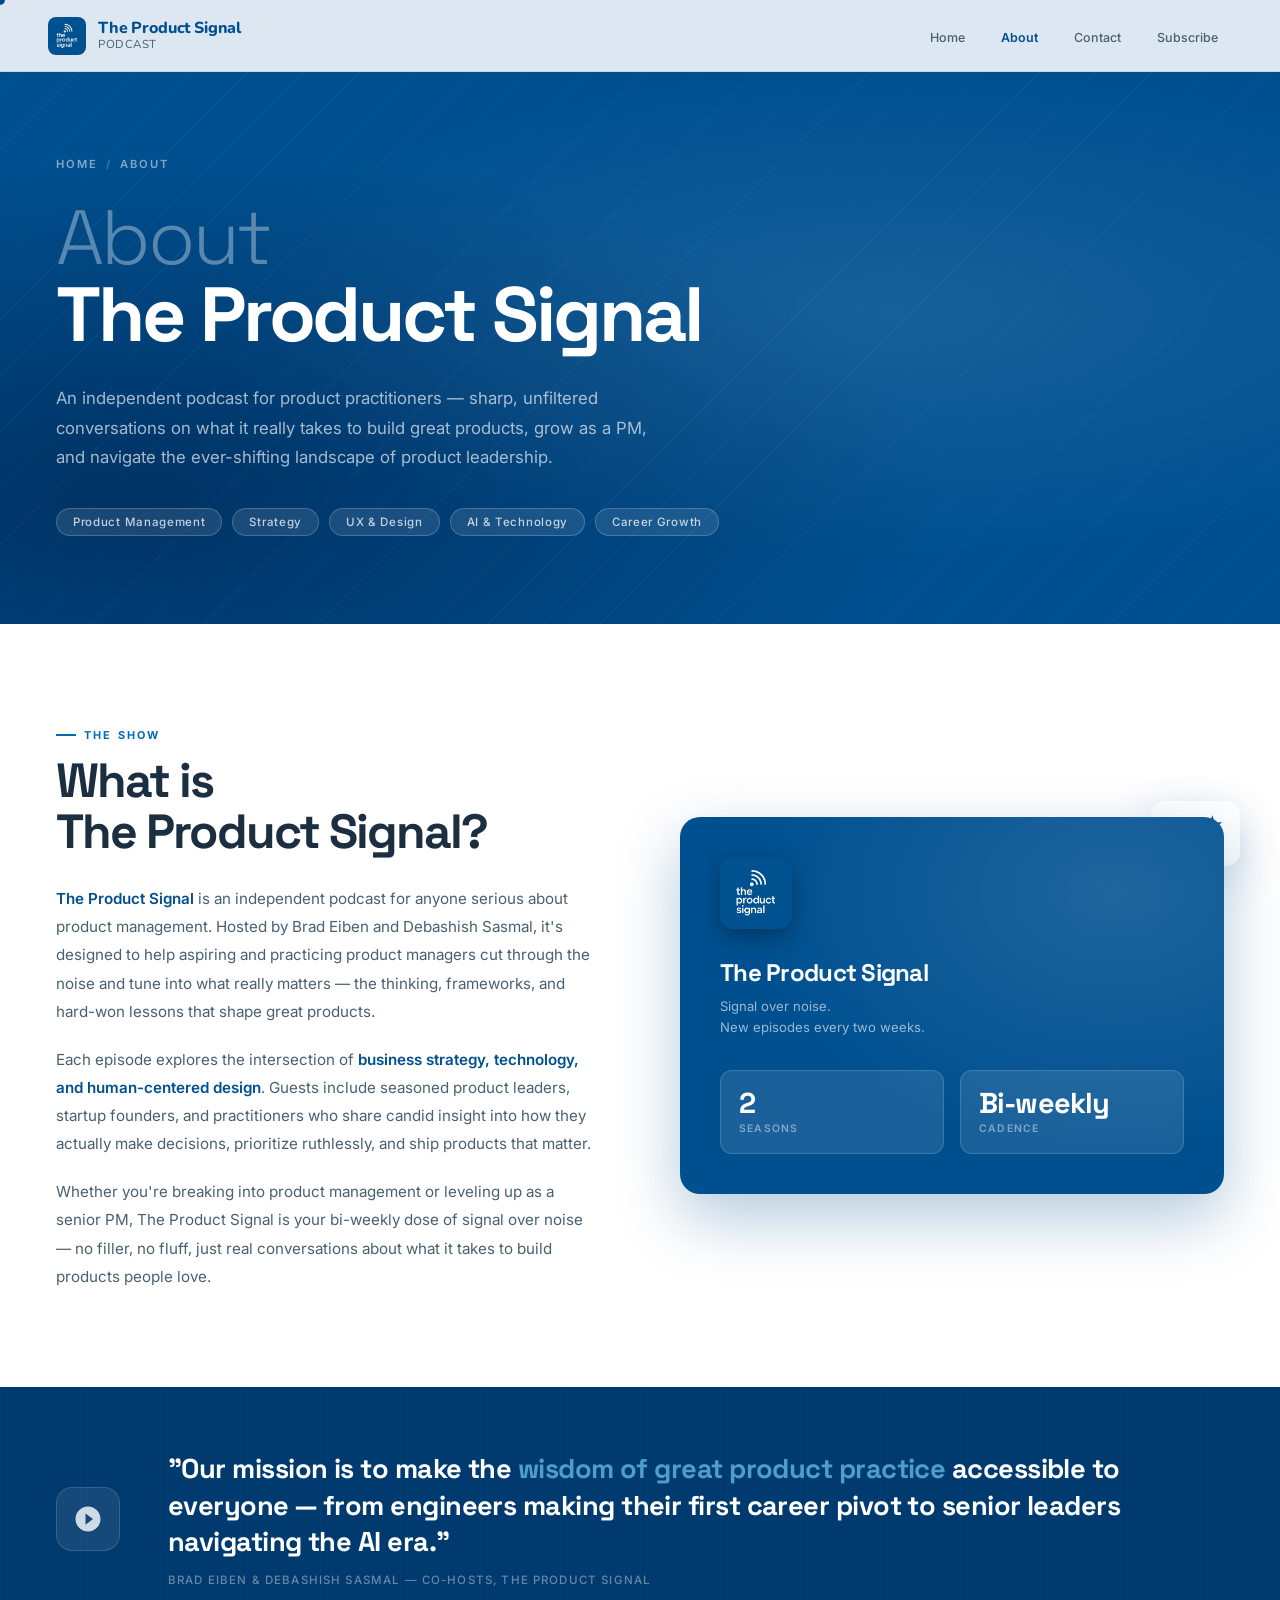
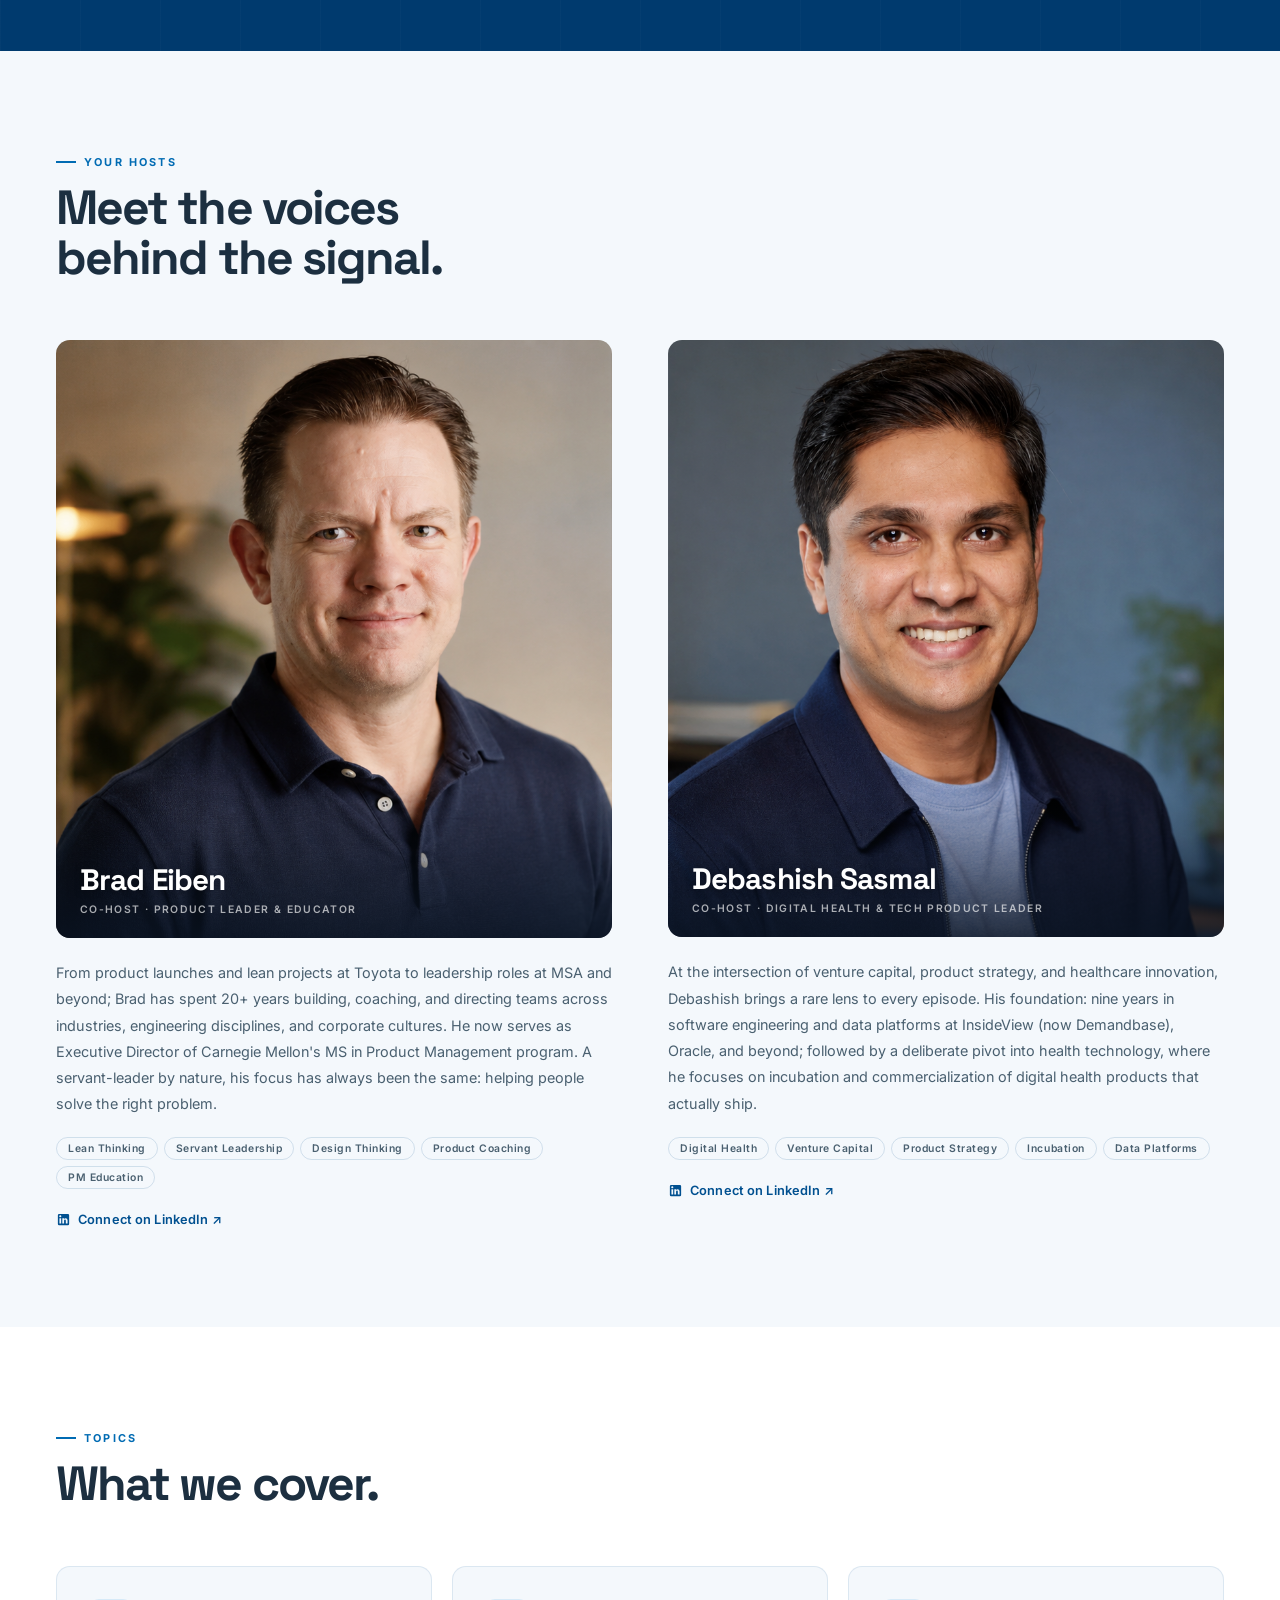
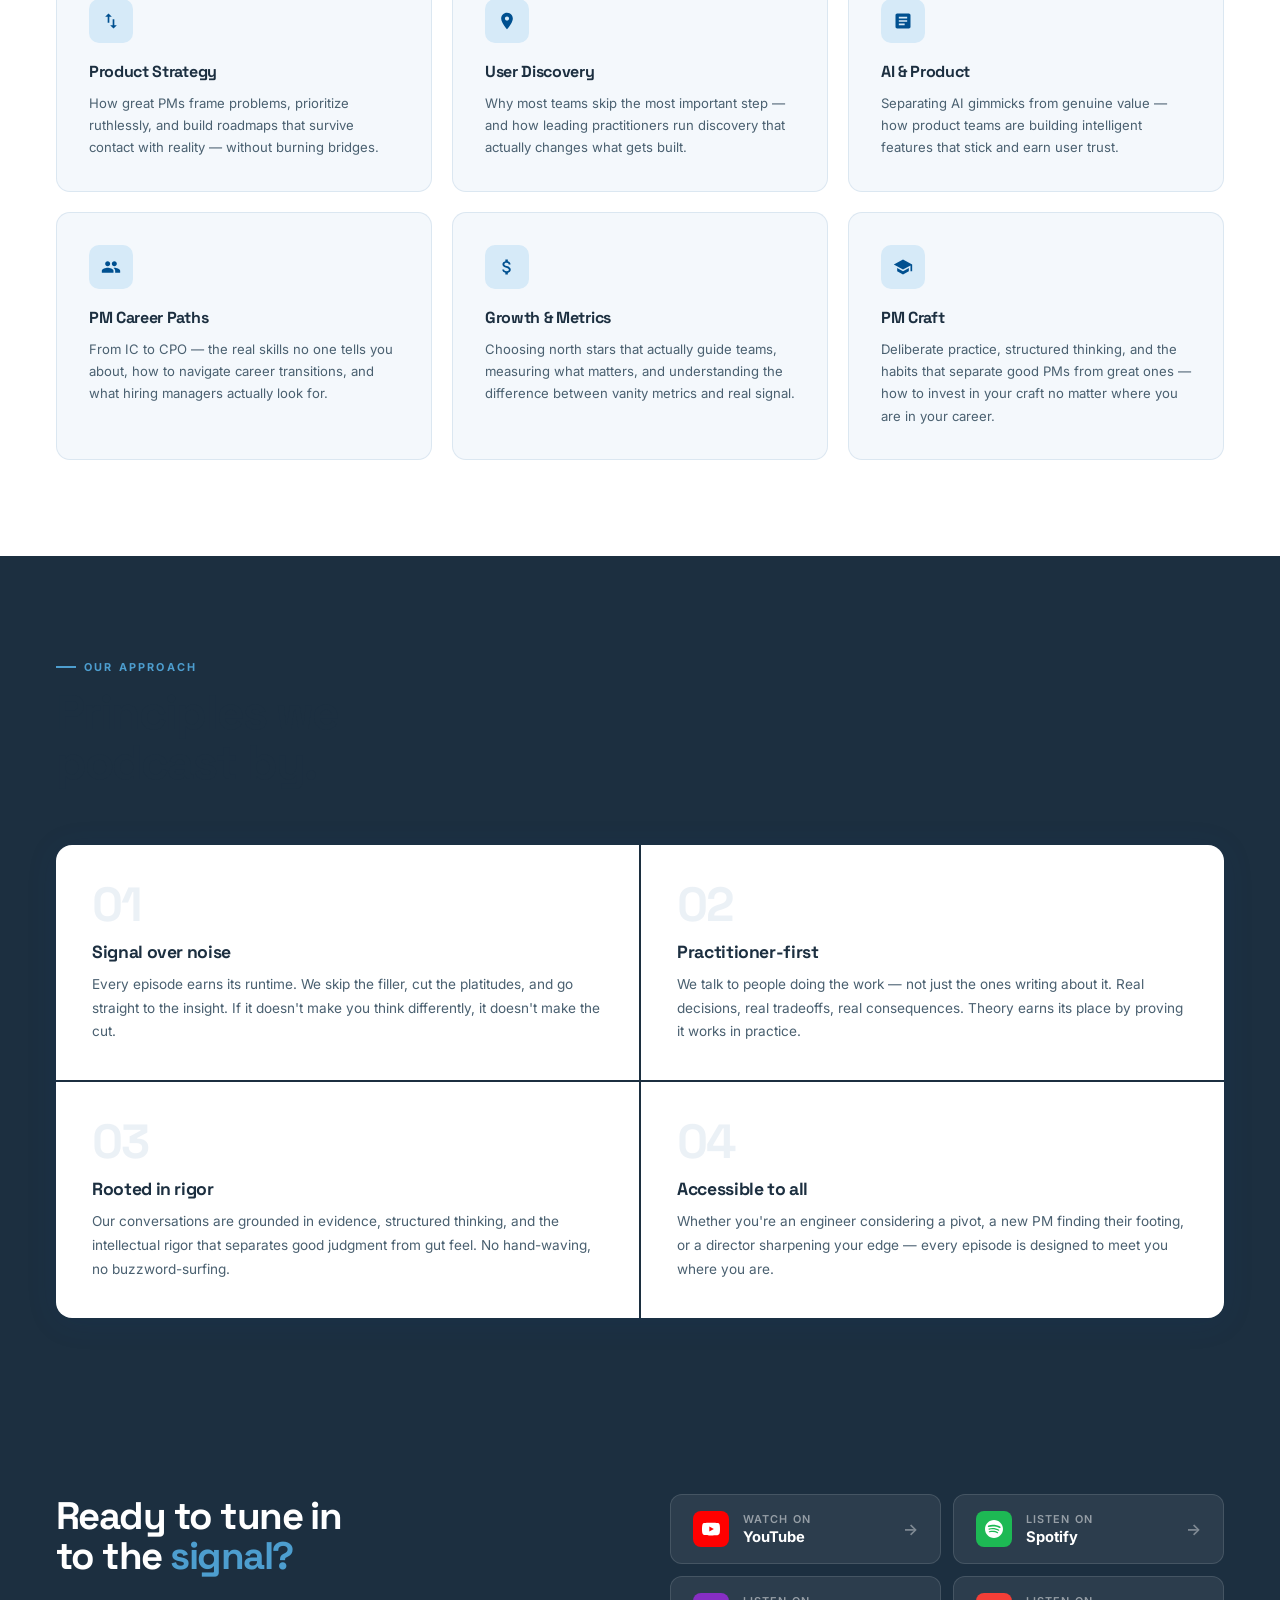
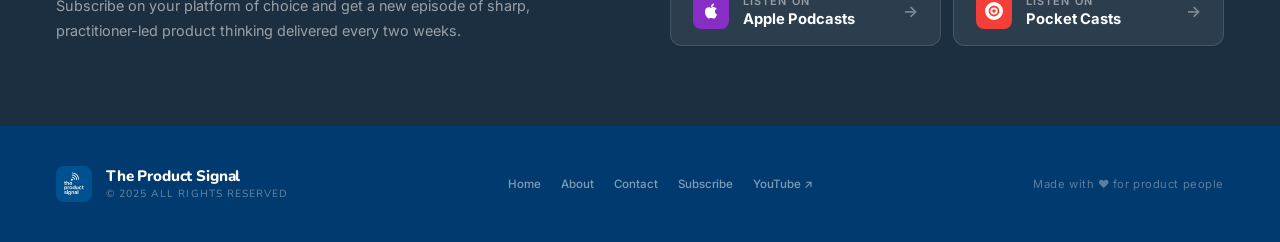
==== commit abe6eafb: "Add contact page, redesign About hosts section, remove CMU affiliation - Add contact.html as standal" ====
--- a/about.html
+++ b/about.html
@@ -6,7 +6,7 @@
 <title>About — The Product Signal</title>
 <link rel="preconnect" href="https://fonts.googleapis.com">
 <link rel="preconnect" href="https://fonts.gstatic.com" crossorigin>
-<link href="https://fonts.googleapis.com/css2?family=Outfit:wght@300;400;500;600;700;800;900&family=DM+Sans:ital,opsz,wght@0,9..40,300;0,9..40,400;0,9..40,500;0,9..40,600;1,9..40,400&display=swap" rel="stylesheet">
+<link href="https://fonts.googleapis.com/css2?family=Space+Grotesk:wght@400;600;700&family=Inter:wght@400;600;900&family=Nunito:wght@400;700;800;900&display=swap" rel="stylesheet">
 <style>
   :root {
     --primary:    #005090;
@@ -26,7 +26,7 @@
   html { scroll-behavior: smooth; }
 
   body {
-    font-family: 'DM Sans', sans-serif;
+    font-family: 'Inter', sans-serif;
     background: var(--off-white);
     color: var(--slate);
     overflow-x: hidden;
@@ -61,7 +61,7 @@
     position: fixed; top: 0; left: 0; right: 0;
     display: flex; justify-content: space-between; align-items: center;
     padding: 0 48px; height: 72px;
-    background: rgba(244, 248, 252, 0.92);
+    background: rgba(244, 248, 252, 0.9);
     backdrop-filter: blur(12px);
     -webkit-backdrop-filter: blur(12px);
     border-bottom: 1px solid rgba(0, 80, 144, 0.1);
@@ -74,7 +74,7 @@
   }
   .nav-logo img { height: 38px; width: 38px; border-radius: 8px; object-fit: cover; }
   .nav-logo-text {
-    font-family: 'Outfit', sans-serif; font-weight: 700; font-size: 1rem;
+    font-family: 'Nunito', sans-serif; font-weight: 800; font-size: 1rem;
     color: var(--primary); letter-spacing: -0.01em; line-height: 1.2;
   }
   .nav-logo-text span {
@@ -143,7 +143,7 @@
   .page-breadcrumb span { color: rgba(255,255,255,0.25); }
 
   .page-hero-title {
-    font-family: 'Outfit', sans-serif;
+    font-family: 'Space Grotesk', sans-serif;
     font-size: clamp(3rem, 6vw, 5.2rem);
     font-weight: 900;
     line-height: 1.0;
@@ -202,10 +202,10 @@
   .section-dark .section-label::before { background: var(--accent); }
 
   .section-title {
-    font-family: 'Outfit', sans-serif;
+    font-family: 'Space Grotesk', sans-serif;
     font-size: clamp(2rem, 4vw, 3rem);
     font-weight: 900; line-height: 1.05;
-    letter-spacing: -0.04em;
+    letter-spacing: -0.04em; color: var(--slate);
   }
 
   .reveal {
@@ -255,7 +255,7 @@
   .podcast-card-logo img { width: 100%; height: 100%; object-fit: cover; }
 
   .podcast-card-name {
-    font-family: 'Outfit', sans-serif;
+    font-family: 'Space Grotesk', sans-serif;
     font-size: 1.5rem; font-weight: 900;
     letter-spacing: -0.03em; color: white;
     position: relative; z-index: 1;
@@ -280,7 +280,7 @@
   }
 
   .podcast-stat-num {
-    font-family: 'Outfit', sans-serif;
+    font-family: 'Space Grotesk', sans-serif;
     font-size: 1.8rem; font-weight: 900;
     letter-spacing: -0.03em; color: white; line-height: 1;
     margin-bottom: 4px;
@@ -303,7 +303,7 @@
     text-align: center;
   }
   .floating-badge-num {
-    font-family: 'Outfit', sans-serif;
+    font-family: 'Space Grotesk', sans-serif;
     font-size: 1.4rem; font-weight: 900;
     letter-spacing: -0.02em; color: var(--primary);
     line-height: 1;
@@ -348,7 +348,7 @@
 
   .mission-text { position: relative; z-index: 1; }
   .mission-text blockquote {
-    font-family: 'Outfit', sans-serif;
+    font-family: 'Space Grotesk', sans-serif;
     font-size: clamp(1.2rem, 2.5vw, 1.7rem);
     font-weight: 700; line-height: 1.35;
     letter-spacing: -0.02em; color: white;
@@ -364,134 +364,78 @@
   .hosts-grid {
     display: grid;
     grid-template-columns: 1fr 1fr;
-    gap: 32px;
+    gap: 56px;
   }
 
   .host-card {
-    background: white;
+    /* borderless editorial layout — photo leads, text follows */
+  }
+
+  .host-photo {
+    width: 100%;
+    border-radius: 14px;
+    overflow: hidden;
+    background: var(--ice);
+    margin-bottom: 22px;
+    position: relative;
+  }
+
+  .host-photo img {
+    width: 100%;
+    height: auto;
+    display: block;
+  }
+
+  .host-photo-caption {
+    position: absolute;
+    bottom: 0; left: 0; right: 0;
+    padding: 72px 24px 22px;
+    background: linear-gradient(to top, rgba(10,20,35,0.82) 0%, rgba(10,20,35,0.3) 60%, transparent 100%);
+  }
+
+  .host-name {
+    font-family: 'Space Grotesk', sans-serif;
+    font-size: 1.85rem; font-weight: 900;
+    letter-spacing: -0.03em; color: white;
+    margin-bottom: 4px;
+    text-shadow: 0 1px 8px rgba(0,0,0,0.3);
+  }
+
+  .host-role {
+    font-size: 0.65rem; font-weight: 600;
+    letter-spacing: 0.13em; text-transform: uppercase;
+    color: rgba(255,255,255,0.65);
+  }
+
+  .host-bio {
+    font-size: 0.9rem; line-height: 1.82;
+    color: var(--slate-mid); margin-bottom: 20px;
+  }
+
+  .host-tags {
+    display: flex; gap: 6px; flex-wrap: wrap;
+    margin-bottom: 22px;
+  }
+
+  .host-tag {
+    padding: 4px 11px;
+    background: transparent;
+    border: 1px solid rgba(0,80,144,0.15);
     border-radius: 20px;
-    overflow: hidden;
-    border: 1px solid rgba(0,80,144,0.08);
-    box-shadow: 0 4px 24px rgba(0,80,144,0.07);
-    transition: transform 0.25s, box-shadow 0.25s;
-  }
-
-  .host-card:hover {
-    transform: translateY(-6px);
-    box-shadow: 0 20px 60px rgba(0,80,144,0.14);
-  }
-
-  .host-card-header {
-    background: var(--primary);
-    padding: 36px 36px 0;
-    position: relative; overflow: hidden;
-    min-height: 160px;
-    display: flex; align-items: flex-end;
-  }
-
-  .host-card-header::before {
-    content: '';
-    position: absolute; inset: 0;
-    background: radial-gradient(ellipse at 90% 20%, rgba(255,255,255,0.12) 0%, transparent 55%);
-  }
-
-  .host-card-header::after {
-    content: '';
-    position: absolute; inset: 0;
-    background: repeating-linear-gradient(
-      -45deg,
-      rgba(255,255,255,0.025) 0px, rgba(255,255,255,0.025) 1px,
-      transparent 1px, transparent 32px
-    );
-  }
-
-  .host-avatar {
-    width: 100px; height: 100px;
-    border-radius: 16px;
-    background: var(--primary-lt);
-    display: flex; align-items: center; justify-content: center;
-    position: relative; z-index: 2;
-    margin-bottom: -24px;
-    font-family: 'Outfit', sans-serif;
-    font-size: 2.6rem; font-weight: 900;
-    color: white; letter-spacing: -0.03em;
-    border: 4px solid white;
-    box-shadow: 0 8px 24px rgba(0,0,0,0.2);
-    overflow: hidden;
-    flex-shrink: 0;
-  }
-
-  /* unique color per host */
-  .host-card:nth-child(1) .host-avatar { background: linear-gradient(135deg, #005090 0%, #0072c6 100%); }
-  .host-card:nth-child(2) .host-avatar { background: linear-gradient(135deg, #006bb3 0%, #4d9ecf 100%); }
-
-  .host-initials-bg {
-    position: absolute; bottom: 12px; right: 12px;
-    font-family: 'Outfit', sans-serif;
-    font-size: 7rem; font-weight: 900;
-    color: rgba(255,255,255,0.06);
-    line-height: 1; z-index: 1;
-    letter-spacing: -0.05em;
-    user-select: none;
-    pointer-events: none;
-  }
-
-  .host-body { padding: 40px 36px 36px; }
-
-  .host-name {
-    font-family: 'Outfit', sans-serif;
-    font-size: 1.5rem; font-weight: 900;
-    letter-spacing: -0.03em; color: var(--slate);
-    margin-bottom: 4px;
-  }
-
-  .host-role {
-    font-size: 0.78rem; font-weight: 600;
-    letter-spacing: 0.06em; text-transform: uppercase;
-    color: var(--primary-lt); margin-bottom: 20px;
-  }
-
-  .host-bio {
-    font-size: 0.9rem; line-height: 1.8;
-    color: var(--slate-mid); margin-bottom: 28px;
-  }
-
-  .host-tags {
-    display: flex; gap: 8px; flex-wrap: wrap;
-    margin-bottom: 28px;
-  }
-
-  .host-tag {
-    padding: 5px 12px;
-    background: var(--ice);
-    border-radius: 20px;
-    font-size: 0.68rem; font-weight: 600;
-    color: var(--primary); letter-spacing: 0.04em;
-  }
-
-  .host-links { display: flex; gap: 10px; }
-
-  .host-link {
-    display: inline-flex; align-items: center; gap: 6px;
-    padding: 8px 16px;
-    font-size: 0.72rem; font-weight: 600;
-    letter-spacing: 0.04em; text-decoration: none;
-    border-radius: 8px;
-    transition: background 0.2s, color 0.2s, transform 0.15s;
-  }
-
-  .host-link-primary {
-    background: var(--primary); color: white;
-  }
-  .host-link-primary:hover { background: var(--primary-dk); transform: translateY(-2px); }
-
-  .host-link-secondary {
-    background: var(--ice); color: var(--primary);
-    border: 1px solid rgba(0,80,144,0.15);
-  }
-  .host-link-secondary:hover { background: var(--primary); color: white; }
-
-  .host-link svg { width: 14px; height: 14px; fill: currentColor; }
+    font-size: 0.65rem; font-weight: 600;
+    color: var(--slate-mid); letter-spacing: 0.05em;
+  }
+
+  .host-linkedin {
+    display: inline-flex; align-items: center; gap: 7px;
+    font-size: 0.8rem; font-weight: 600;
+    color: var(--primary); text-decoration: none;
+    letter-spacing: 0.01em;
+    transition: gap 0.2s;
+    cursor: pointer;
+  }
+  .host-linkedin:hover { gap: 12px; }
+  .host-linkedin svg { width: 15px; height: 15px; fill: currentColor; flex-shrink: 0; }
 
   /* ─── WHAT WE COVER ─── */
   .topics-grid {
@@ -524,7 +468,7 @@
   .topic-icon svg { width: 20px; height: 20px; fill: var(--primary); }
 
   .topic-name {
-    font-family: 'Outfit', sans-serif;
+    font-family: 'Space Grotesk', sans-serif;
     font-size: 1rem; font-weight: 800;
     letter-spacing: -0.02em; color: var(--slate);
     margin-bottom: 10px;
@@ -555,7 +499,7 @@
   .value-item:hover { background: var(--ice); }
 
   .value-num {
-    font-family: 'Outfit', sans-serif;
+    font-family: 'Space Grotesk', sans-serif;
     font-size: 3rem; font-weight: 900;
     letter-spacing: -0.04em;
     color: rgba(0,80,144,0.08);
@@ -564,7 +508,7 @@
   }
 
   .value-title {
-    font-family: 'Outfit', sans-serif;
+    font-family: 'Space Grotesk', sans-serif;
     font-size: 1.1rem; font-weight: 800;
     letter-spacing: -0.02em; color: var(--slate);
     margin-bottom: 10px;
@@ -575,66 +519,6 @@
     color: var(--slate-mid);
   }
 
-  /* ─── CMU CONNECTION ─── */
-  .cmu-section {
-    background: var(--primary);
-    padding: 80px 56px;
-    display: grid;
-    grid-template-columns: 1fr auto;
-    gap: 60px; align-items: center;
-    position: relative; overflow: hidden;
-  }
-
-  .cmu-section::before {
-    content: '';
-    position: absolute; inset: 0;
-    background: radial-gradient(ellipse at 60% 50%, rgba(255,255,255,0.08) 0%, transparent 60%);
-  }
-
-  .cmu-content { position: relative; z-index: 2; }
-  .cmu-content .section-label { color: rgba(255,255,255,0.5); }
-  .cmu-content .section-label::before { background: rgba(255,255,255,0.3); }
-  .cmu-content .section-title { color: white; margin-bottom: 20px; }
-
-  .cmu-text {
-    font-size: 0.92rem; line-height: 1.8;
-    color: rgba(255,255,255,0.65);
-    max-width: 560px;
-  }
-
-  .cmu-badge {
-    position: relative; z-index: 2;
-    background: rgba(255,255,255,0.1);
-    border: 1px solid rgba(255,255,255,0.2);
-    border-radius: 20px; padding: 36px;
-    text-align: center;
-    backdrop-filter: blur(4px);
-    min-width: 220px;
-  }
-
-  .cmu-badge-icon {
-    width: 64px; height: 64px;
-    background: white;
-    border-radius: 14px;
-    display: flex; align-items: center; justify-content: center;
-    margin: 0 auto 16px;
-  }
-  .cmu-badge-icon svg { width: 32px; height: 32px; fill: var(--primary); }
-
-  .cmu-badge-name {
-    font-family: 'Outfit', sans-serif;
-    font-size: 1rem; font-weight: 800;
-    letter-spacing: -0.02em; color: white;
-    margin-bottom: 6px;
-  }
-
-  .cmu-badge-sub {
-    font-size: 0.7rem; font-weight: 500;
-    color: rgba(255,255,255,0.5);
-    letter-spacing: 0.05em; line-height: 1.5;
-  }
-
-  /* ─── SUBSCRIBE CTA ─── */
   .subscribe-cta {
     background: var(--slate);
     padding: 80px 56px;
@@ -644,7 +528,7 @@
   }
 
   .subscribe-cta-title {
-    font-family: 'Outfit', sans-serif;
+    font-family: 'Space Grotesk', sans-serif;
     font-size: clamp(1.8rem, 3vw, 2.6rem);
     font-weight: 900; line-height: 1.05;
     letter-spacing: -0.04em; color: white;
@@ -658,7 +542,7 @@
   }
 
   .subscribe-buttons {
-    display: flex; flex-direction: column; gap: 12px;
+    display: grid; grid-template-columns: 1fr 1fr; gap: 12px;
   }
 
   .sub-btn {
@@ -670,14 +554,14 @@
     text-decoration: none; font-size: 0.85rem; font-weight: 600;
     transition: background 0.2s, border-color 0.2s, transform 0.15s;
   }
-  .sub-btn:hover { background: var(--primary); border-color: var(--primary); transform: translateX(4px); }
+  .sub-btn:hover { background: var(--primary); border-color: var(--primary); transform: translateY(-2px); }
   .sub-btn-icon { width: 36px; height: 36px; border-radius: 8px; display: flex; align-items: center; justify-content: center; flex-shrink: 0; }
   .sub-btn-icon svg { width: 18px; height: 18px; fill: white; }
   .sub-btn-info { flex: 1; }
   .sub-btn-label { font-size: 0.68rem; text-transform: uppercase; letter-spacing: 0.1em; opacity: 0.5; margin-bottom: 2px; }
   .sub-btn-name { font-size: 0.92rem; font-weight: 700; }
   .sub-btn-arrow { font-size: 1rem; opacity: 0.4; transition: opacity 0.2s, transform 0.2s; }
-  .sub-btn:hover .sub-btn-arrow { opacity: 1; transform: translateX(3px); }
+  .sub-btn:hover .sub-btn-arrow { opacity: 1; }
 
   /* ─── FOOTER ─── */
   footer {
@@ -689,7 +573,7 @@
   .footer-logo-img { height: 36px; width: 36px; border-radius: 8px; overflow: hidden; }
   .footer-logo-img img { width: 100%; height: 100%; object-fit: cover; }
   .footer-logo-text {
-    font-family: 'Outfit', sans-serif; font-weight: 700; font-size: 0.95rem;
+    font-family: 'Nunito', sans-serif; font-weight: 800; font-size: 0.95rem;
     color: white; letter-spacing: -0.01em;
   }
   .footer-logo-text span {
@@ -716,7 +600,7 @@
     .page-hero-inner { padding: 60px 28px 72px; }
     .section { padding: 64px 28px; }
     .about-podcast { grid-template-columns: 1fr; gap: 48px; }
-    .hosts-grid { grid-template-columns: 1fr; }
+    .hosts-grid { grid-template-columns: 1fr; gap: 40px; }
     .topics-grid { grid-template-columns: 1fr 1fr; gap: 16px; }
     .values-list { grid-template-columns: 1fr; }
     .cmu-section { grid-template-columns: 1fr; gap: 36px; padding: 64px 28px; }
@@ -748,10 +632,9 @@
   </a>
   <ul class="nav-links">
     <li><a href="index.html">Home</a></li>
-    <li><a href="index.html#episodes">Episodes</a></li>
     <li><a href="about.html" class="active">About</a></li>
-    <li><a href="index.html#subscribe">Subscribe</a></li>
-    <li><a href="https://www.youtube.com/@theproductsignal" target="_blank" class="nav-cta">Watch on YouTube ↗</a></li>
+    <li><a href="contact.html">Contact</a></li>
+    <li><a href="#subscribe">Subscribe</a></li>
   </ul>
 </nav>
 
@@ -768,7 +651,7 @@
       The Product Signal
     </h1>
     <p class="page-hero-sub">
-      A podcast from Carnegie Mellon University that cuts through the noise — delivering sharp, practitioner-led conversations on product management, strategy, and building products that matter.
+      An independent podcast for product practitioners — sharp, unfiltered conversations on what it really takes to build great products, grow as a PM, and navigate the ever-shifting landscape of product leadership.
     </p>
     <div class="page-hero-tags">
       <span class="tag">Product Management</span>
@@ -776,7 +659,6 @@
       <span class="tag">UX &amp; Design</span>
       <span class="tag">AI &amp; Technology</span>
       <span class="tag">Career Growth</span>
-      <span class="tag">CMU MSPM</span>
     </div>
   </div>
 </section>
@@ -788,13 +670,13 @@
       <div class="section-label">The Show</div>
       <h2 class="section-title" style="margin-bottom: 28px;">What is<br>The Product Signal?</h2>
       <p>
-        <strong>The Product Signal</strong> is a podcast rooted in Carnegie Mellon University's renowned MS in Product Management program. It's designed to help aspiring and practicing product managers cut through the noise and tune into what really matters — the thinking, frameworks, and hard-won lessons that shape great products.
+        <strong>The Product Signal</strong> is an independent podcast for anyone serious about product management. Hosted by Brad Eiben and Debashish Sasmal, it's designed to help aspiring and practicing product managers cut through the noise and tune into what really matters — the thinking, frameworks, and hard-won lessons that shape great products.
       </p>
       <p>
-        Each episode draws on the intersection of <strong>business strategy, technology, and human-centered design</strong> — the same disciplines that power CMU's MSPM curriculum. Guests include seasoned product leaders, startup founders, and practitioners who share candid insight into how they actually work.
+        Each episode explores the intersection of <strong>business strategy, technology, and human-centered design</strong>. Guests include seasoned product leaders, startup founders, and practitioners who share candid insight into how they actually make decisions, prioritize ruthlessly, and ship products that matter.
       </p>
       <p>
-        Whether you're breaking into product management or leveling up as a senior PM, The Product Signal is your weekly dose of signal over noise — no filler, no fluff, just real conversations about what it takes to build products people love.
+        Whether you're breaking into product management or leveling up as a senior PM, The Product Signal is your bi-weekly dose of signal over noise — no filler, no fluff, just real conversations about what it takes to build products people love.
       </p>
     </div>
     <div class="about-podcast-visual reveal" style="transition-delay: 0.15s;">
@@ -807,23 +689,15 @@
           <img src="[data-uri]" alt="The Product Signal">
         </div>
         <div class="podcast-card-name">The Product Signal</div>
-        <div class="podcast-card-tagline">Signal over noise. Every week,<br>from Carnegie Mellon University.</div>
+        <div class="podcast-card-tagline">Signal over noise.<br>New episodes every two weeks.</div>
         <div class="podcast-stats">
           <div class="podcast-stat">
-            <div class="podcast-stat-num">50<sup>+</sup></div>
-            <div class="podcast-stat-label">Episodes</div>
+            <div class="podcast-stat-num">2</div>
+            <div class="podcast-stat-label">Seasons</div>
           </div>
           <div class="podcast-stat">
-            <div class="podcast-stat-num">100<sup>K+</sup></div>
-            <div class="podcast-stat-label">Listeners</div>
-          </div>
-          <div class="podcast-stat">
-            <div class="podcast-stat-num">Weekly</div>
+            <div class="podcast-stat-num">Bi‑weekly</div>
             <div class="podcast-stat-label">Cadence</div>
-          </div>
-          <div class="podcast-stat">
-            <div class="podcast-stat-num">CMU</div>
-            <div class="podcast-stat-label">Origin</div>
           </div>
         </div>
       </div>
@@ -852,78 +726,52 @@
 
     <!-- BRAD EIBEN -->
     <div class="host-card reveal">
-      <div class="host-card-header">
-        <div class="host-initials-bg">BE</div>
-        <div class="host-avatar">BE</div>
-      </div>
-      <div class="host-body">
-        <div class="host-name">Brad Eiben</div>
-        <div class="host-role">Co-host &amp; Executive Director, CMU MSPM</div>
-        <p class="host-bio">
-          Brad is the Executive Director of the <strong style="color:var(--primary)">Master of Science in Product Management program</strong> at Carnegie Mellon University's Tepper School of Business. With over two decades of experience developing and directing teams across industries, engineering disciplines, and corporate cultures, Brad brings a uniquely practical lens to product leadership.
-        </p>
-        <p class="host-bio">
-          His career spans product launches and continuous improvement at <strong style="color:var(--primary)">Toyota</strong>, leadership roles at MSA, and now building the next generation of product managers at one of the world's top technical universities. Brad applies the same PM philosophies he teaches — lean thinking, user-centered design, and rigorous experimentation — to running the MSPM program itself.
-        </p>
-        <p class="host-bio">
-          On the podcast, Brad brings a coach's perspective: asking the hard questions, connecting academic frameworks to real-world practice, and helping listeners develop the habits of mind that separate good PMs from great ones.
-        </p>
-        <div class="host-tags">
-          <span class="host-tag">Product Leadership</span>
-          <span class="host-tag">Lean Thinking</span>
-          <span class="host-tag">Design Thinking</span>
-          <span class="host-tag">Toyota Way</span>
-          <span class="host-tag">PM Education</span>
+      <div class="host-photo">
+        <img src="imgs/brad_podcast_casual_headshot.png" alt="Brad Eiben">
+        <div class="host-photo-caption">
+          <div class="host-name">Brad Eiben</div>
+          <div class="host-role">Co-host · Product Leader &amp; Educator</div>
         </div>
-        <div class="host-links">
-          <a href="https://www.linkedin.com/in/bradeiben" target="_blank" class="host-link host-link-primary">
-            <svg viewBox="0 0 24 24"><path d="M19 3a2 2 0 0 1 2 2v14a2 2 0 0 1-2 2H5a2 2 0 0 1-2-2V5a2 2 0 0 1 2-2h14m-.5 15.5v-5.3a3.26 3.26 0 0 0-3.26-3.26c-.85 0-1.84.52-2.32 1.3v-1.11h-2.79v8.37h2.79v-4.93c0-.77.62-1.4 1.39-1.4a1.4 1.4 0 0 1 1.4 1.4v4.93h2.79M6.88 8.56a1.68 1.68 0 0 0 1.68-1.68c0-.93-.75-1.69-1.68-1.69a1.69 1.69 0 0 0-1.69 1.69c0 .93.76 1.68 1.69 1.68m1.39 9.94v-8.37H5.5v8.37h2.77z"/></svg>
-            LinkedIn
-          </a>
-          <a href="https://www.youtube.com/@theproductsignal" target="_blank" class="host-link host-link-secondary">
-            <svg viewBox="0 0 24 24"><path d="M23.5 6.19a3.02 3.02 0 0 0-2.12-2.14C19.54 3.5 12 3.5 12 3.5s-7.54 0-9.38.55A3.02 3.02 0 0 0 .5 6.19C0 8.04 0 12 0 12s0 3.96.5 5.81a3.02 3.02 0 0 0 2.12 2.14C4.46 20.5 12 20.5 12 20.5s7.54 0 9.38-.55a3.02 3.02 0 0 0 2.12-2.14C24 15.96 24 12 24 12s0-3.96-.5-5.81zM9.75 15.27V8.73L15.82 12l-6.07 3.27z"/></svg>
-            Watch Episodes
-          </a>
-        </div>
-      </div>
+      </div>
+      <p class="host-bio">
+        From product launches and lean projects at Toyota to leadership roles at MSA and beyond; Brad has spent 20+ years building, coaching, and directing teams across industries, engineering disciplines, and corporate cultures. He now serves as Executive Director of Carnegie Mellon's MS in Product Management program. A servant-leader by nature, his focus has always been the same: helping people solve the right problem.
+      </p>
+      <div class="host-tags">
+        <span class="host-tag">Lean Thinking</span>
+        <span class="host-tag">Servant Leadership</span>
+        <span class="host-tag">Design Thinking</span>
+        <span class="host-tag">Product Coaching</span>
+        <span class="host-tag">PM Education</span>
+      </div>
+      <a href="https://www.linkedin.com/in/bradeiben" target="_blank" class="host-linkedin">
+        <svg viewBox="0 0 24 24"><path d="M19 3a2 2 0 0 1 2 2v14a2 2 0 0 1-2 2H5a2 2 0 0 1-2-2V5a2 2 0 0 1 2-2h14m-.5 15.5v-5.3a3.26 3.26 0 0 0-3.26-3.26c-.85 0-1.84.52-2.32 1.3v-1.11h-2.79v8.37h2.79v-4.93c0-.77.62-1.4 1.39-1.4a1.4 1.4 0 0 1 1.4 1.4v4.93h2.79M6.88 8.56a1.68 1.68 0 0 0 1.68-1.68c0-.93-.75-1.69-1.68-1.69a1.69 1.69 0 0 0-1.69 1.69c0 .93.76 1.68 1.69 1.68m1.39 9.94v-8.37H5.5v8.37h2.77z"/></svg>
+        Connect on LinkedIn ↗
+      </a>
     </div>
 
     <!-- DEBASHISH SASMAL -->
     <div class="host-card reveal" style="transition-delay: 0.15s;">
-      <div class="host-card-header">
-        <div class="host-initials-bg">DS</div>
-        <div class="host-avatar">DS</div>
-      </div>
-      <div class="host-body">
-        <div class="host-name">Debashish Sasmal</div>
-        <div class="host-role">Co-host &amp; Sr Manager, Strategic Product Management, UPMC Enterprises</div>
-        <p class="host-bio">
-          Debashish is a Senior Product Manager at <strong style="color:var(--primary)">UPMC Enterprises</strong>, the innovation and commercialization arm of one of the nation's largest integrated health systems. In this role, he leads investment strategy, digital health innovation, and portfolio management — bridging the gap between cutting-edge startups and large-scale healthcare delivery.
-        </p>
-        <p class="host-bio">
-          A 2019 graduate of CMU's MSPM program, Debashish made a deliberate career pivot from nine years in software and data engineering — spanning startups in India to roles at <strong style="color:var(--primary)">InsideView and PayPal</strong> — to product management. His engineering roots give him a uniquely technical perspective on product strategy, data platforms, and building for complex regulated industries.
-        </p>
-        <p class="host-bio">
-          On the podcast, Debashish brings the practitioner's voice: someone who has lived both sides of the PM journey — from aspiring career-switcher to leading multi-million dollar healthcare product initiatives.
-        </p>
-        <div class="host-tags">
-          <span class="host-tag">Digital Health</span>
-          <span class="host-tag">Data Engineering</span>
-          <span class="host-tag">Healthcare PM</span>
-          <span class="host-tag">Innovation Strategy</span>
-          <span class="host-tag">CMU MSPM '19</span>
+      <div class="host-photo">
+        <img src="imgs/debashish_podcast_casual_headshot.png" alt="Debashish Sasmal">
+        <div class="host-photo-caption">
+          <div class="host-name">Debashish Sasmal</div>
+          <div class="host-role">Co-host · Digital Health &amp; Tech Product Leader</div>
         </div>
-        <div class="host-links">
-          <a href="https://www.linkedin.com/in/debashish-sasmal" target="_blank" class="host-link host-link-primary">
-            <svg viewBox="0 0 24 24"><path d="M19 3a2 2 0 0 1 2 2v14a2 2 0 0 1-2 2H5a2 2 0 0 1-2-2V5a2 2 0 0 1 2-2h14m-.5 15.5v-5.3a3.26 3.26 0 0 0-3.26-3.26c-.85 0-1.84.52-2.32 1.3v-1.11h-2.79v8.37h2.79v-4.93c0-.77.62-1.4 1.39-1.4a1.4 1.4 0 0 1 1.4 1.4v4.93h2.79M6.88 8.56a1.68 1.68 0 0 0 1.68-1.68c0-.93-.75-1.69-1.68-1.69a1.69 1.69 0 0 0-1.69 1.69c0 .93.76 1.68 1.69 1.68m1.39 9.94v-8.37H5.5v8.37h2.77z"/></svg>
-            LinkedIn
-          </a>
-          <a href="https://www.youtube.com/@theproductsignal" target="_blank" class="host-link host-link-secondary">
-            <svg viewBox="0 0 24 24"><path d="M23.5 6.19a3.02 3.02 0 0 0-2.12-2.14C19.54 3.5 12 3.5 12 3.5s-7.54 0-9.38.55A3.02 3.02 0 0 0 .5 6.19C0 8.04 0 12 0 12s0 3.96.5 5.81a3.02 3.02 0 0 0 2.12 2.14C4.46 20.5 12 20.5 12 20.5s7.54 0 9.38-.55a3.02 3.02 0 0 0 2.12-2.14C24 15.96 24 12 24 12s0-3.96-.5-5.81zM9.75 15.27V8.73L15.82 12l-6.07 3.27z"/></svg>
-            Watch Episodes
-          </a>
-        </div>
-      </div>
+      </div>
+      <p class="host-bio">
+        At the intersection of venture capital, product strategy, and healthcare innovation, Debashish brings a rare lens to every episode. His foundation: nine years in software engineering and data platforms at InsideView (now Demandbase), Oracle, and beyond; followed by a deliberate pivot into health technology, where he focuses on incubation and commercialization of digital health products that actually ship.
+      </p>
+      <div class="host-tags">
+        <span class="host-tag">Digital Health</span>
+        <span class="host-tag">Venture Capital</span>
+        <span class="host-tag">Product Strategy</span>
+        <span class="host-tag">Incubation</span>
+        <span class="host-tag">Data Platforms</span>
+      </div>
+      <a href="https://www.linkedin.com/in/debashish-sasmal" target="_blank" class="host-linkedin">
+        <svg viewBox="0 0 24 24"><path d="M19 3a2 2 0 0 1 2 2v14a2 2 0 0 1-2 2H5a2 2 0 0 1-2-2V5a2 2 0 0 1 2-2h14m-.5 15.5v-5.3a3.26 3.26 0 0 0-3.26-3.26c-.85 0-1.84.52-2.32 1.3v-1.11h-2.79v8.37h2.79v-4.93c0-.77.62-1.4 1.39-1.4a1.4 1.4 0 0 1 1.4 1.4v4.93h2.79M6.88 8.56a1.68 1.68 0 0 0 1.68-1.68c0-.93-.75-1.69-1.68-1.69a1.69 1.69 0 0 0-1.69 1.69c0 .93.76 1.68 1.69 1.68m1.39 9.94v-8.37H5.5v8.37h2.77z"/></svg>
+        Connect on LinkedIn ↗
+      </a>
     </div>
 
   </div>
@@ -975,8 +823,8 @@
       <div class="topic-icon">
         <svg viewBox="0 0 24 24"><path d="M12 3L1 9l11 6 9-4.91V17h2V9L12 3zM5 13.18v4L12 21l7-3.82v-4L12 17l-7-3.82z"/></svg>
       </div>
-      <div class="topic-name">PM Education</div>
-      <div class="topic-desc">Insights from CMU's MSPM program — what formal training adds, how academic frameworks translate to industry, and how to keep learning on the job.</div>
+      <div class="topic-name">PM Craft</div>
+      <div class="topic-desc">Deliberate practice, structured thinking, and the habits that separate good PMs from great ones — how to invest in your craft no matter where you are in your career.</div>
     </div>
   </div>
 </section>
@@ -1001,7 +849,7 @@
     <div class="value-item reveal" style="transition-delay:0.05s">
       <div class="value-num">03</div>
       <div class="value-title">Rooted in rigor</div>
-      <div class="value-desc">Backed by CMU's MSPM program, our conversations are grounded in research, evidence, and the kind of structured thinking that separates good judgment from gut feel.</div>
+      <div class="value-desc">Our conversations are grounded in evidence, structured thinking, and the intellectual rigor that separates good judgment from gut feel. No hand-waving, no buzzword-surfing.</div>
     </div>
     <div class="value-item reveal" style="transition-delay:0.15s">
       <div class="value-num">04</div>
@@ -1011,26 +859,6 @@
   </div>
 </section>
 
-<!-- CMU CONNECTION -->
-<section class="cmu-section">
-  <div class="cmu-content reveal">
-    <div class="section-label">Our Roots</div>
-    <h2 class="section-title">Powered by Carnegie Mellon University</h2>
-    <p class="cmu-text">
-      The Product Signal is produced in connection with CMU's MS in Product Management program — a joint degree between the Tepper School of Business and the School of Computer Science. The program uniquely blends business, technology, and design, and it's the same philosophy that powers every episode of this show.
-    </p>
-    <p class="cmu-text" style="margin-top: 16px;">
-      When you listen, you're tapping into the same well of expertise that has helped hundreds of engineers, analysts, and business professionals successfully transition into — and level up within — product management careers at companies like Google, PayPal, Microsoft, Amazon, and beyond.
-    </p>
-  </div>
-  <div class="cmu-badge reveal" style="transition-delay:0.2s">
-    <div class="cmu-badge-icon">
-      <svg viewBox="0 0 24 24"><path d="M12 3L1 9l11 6 9-4.91V17h2V9L12 3zM5 13.18v4L12 21l7-3.82v-4L12 17l-7-3.82z"/></svg>
-    </div>
-    <div class="cmu-badge-name">CMU MSPM</div>
-    <div class="cmu-badge-sub">Master of Science<br>in Product Management<br>Tepper School of Business</div>
-  </div>
-</section>
 
 <!-- SUBSCRIBE CTA -->
 <section class="subscribe-cta" id="subscribe">
@@ -1095,9 +923,9 @@
   </div>
   <div class="footer-links">
     <a href="index.html">Home</a>
-    <a href="index.html#episodes">Episodes</a>
     <a href="about.html">About</a>
-    <a href="index.html#subscribe">Subscribe</a>
+    <a href="contact.html">Contact</a>
+    <a href="#subscribe">Subscribe</a>
     <a href="https://www.youtube.com/@theproductsignal" target="_blank">YouTube ↗</a>
   </div>
   <div class="footer-copy">Made with ♥ for product people</div>
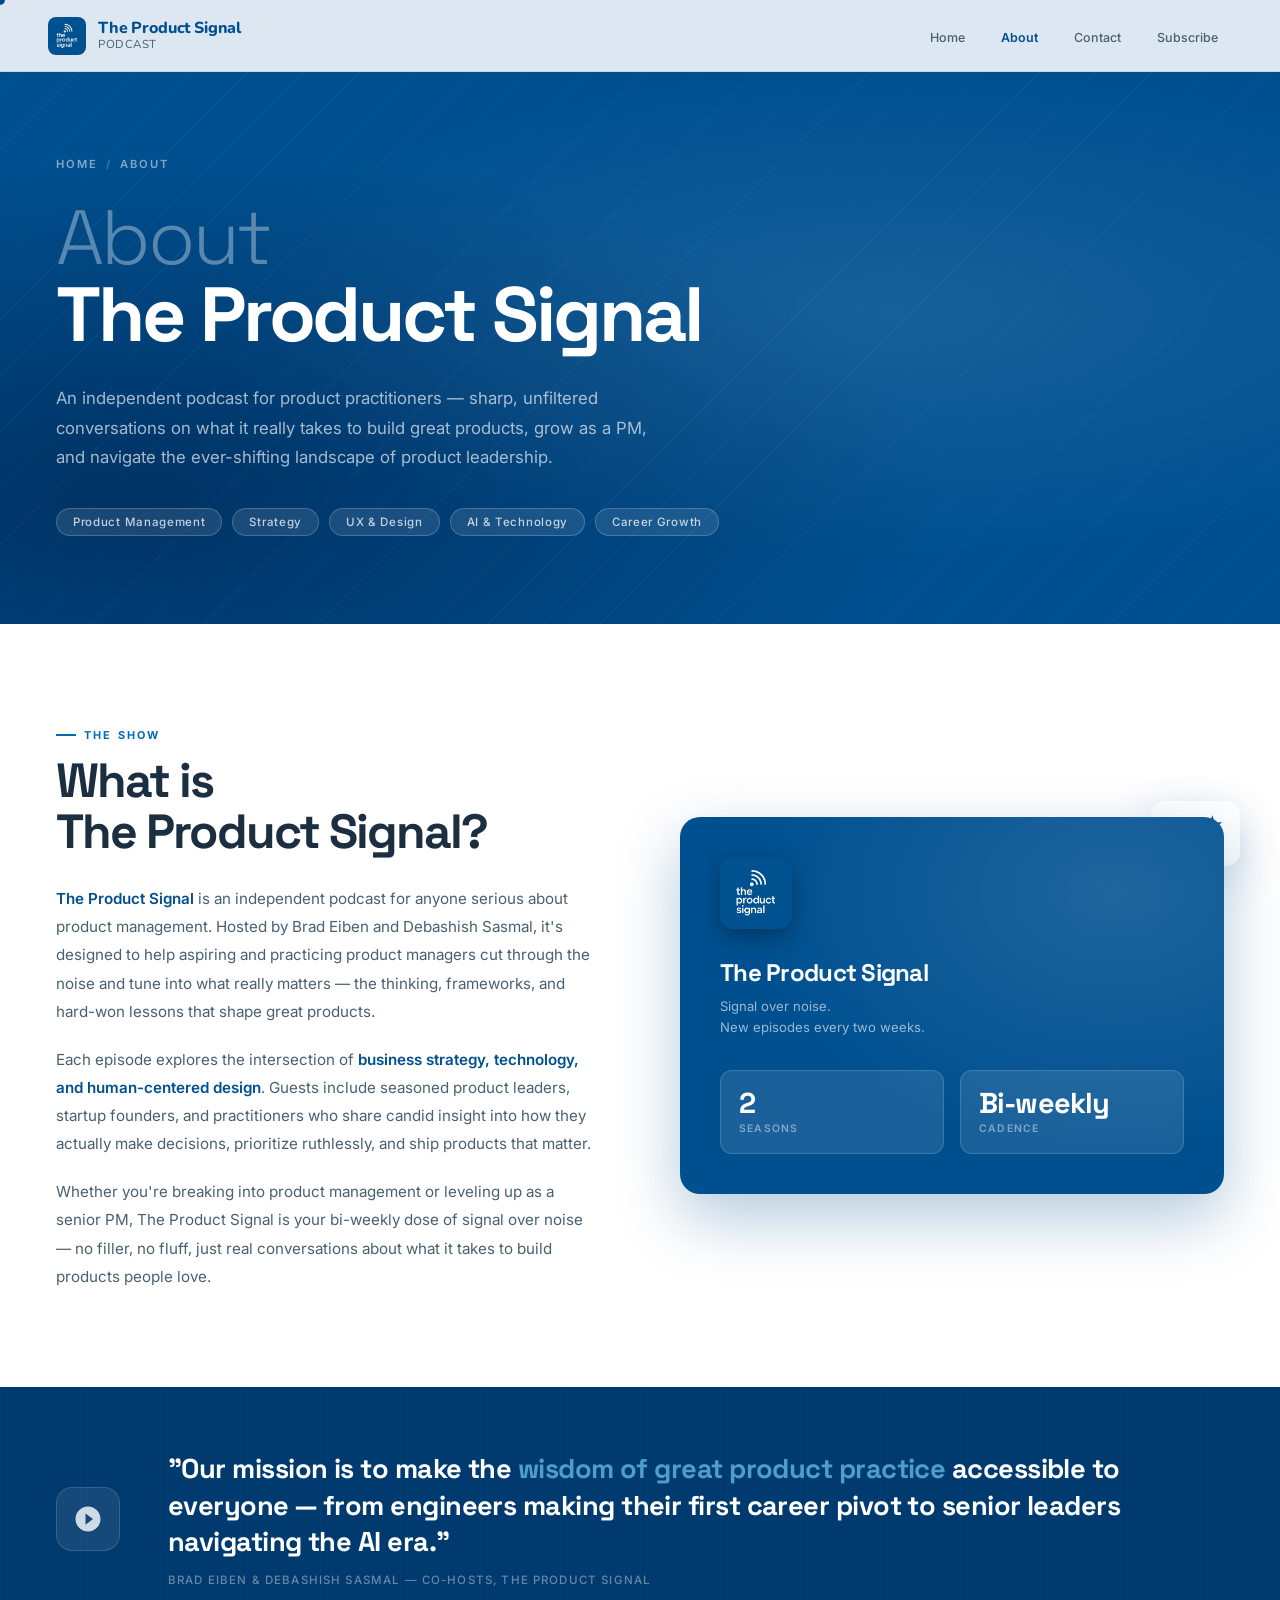
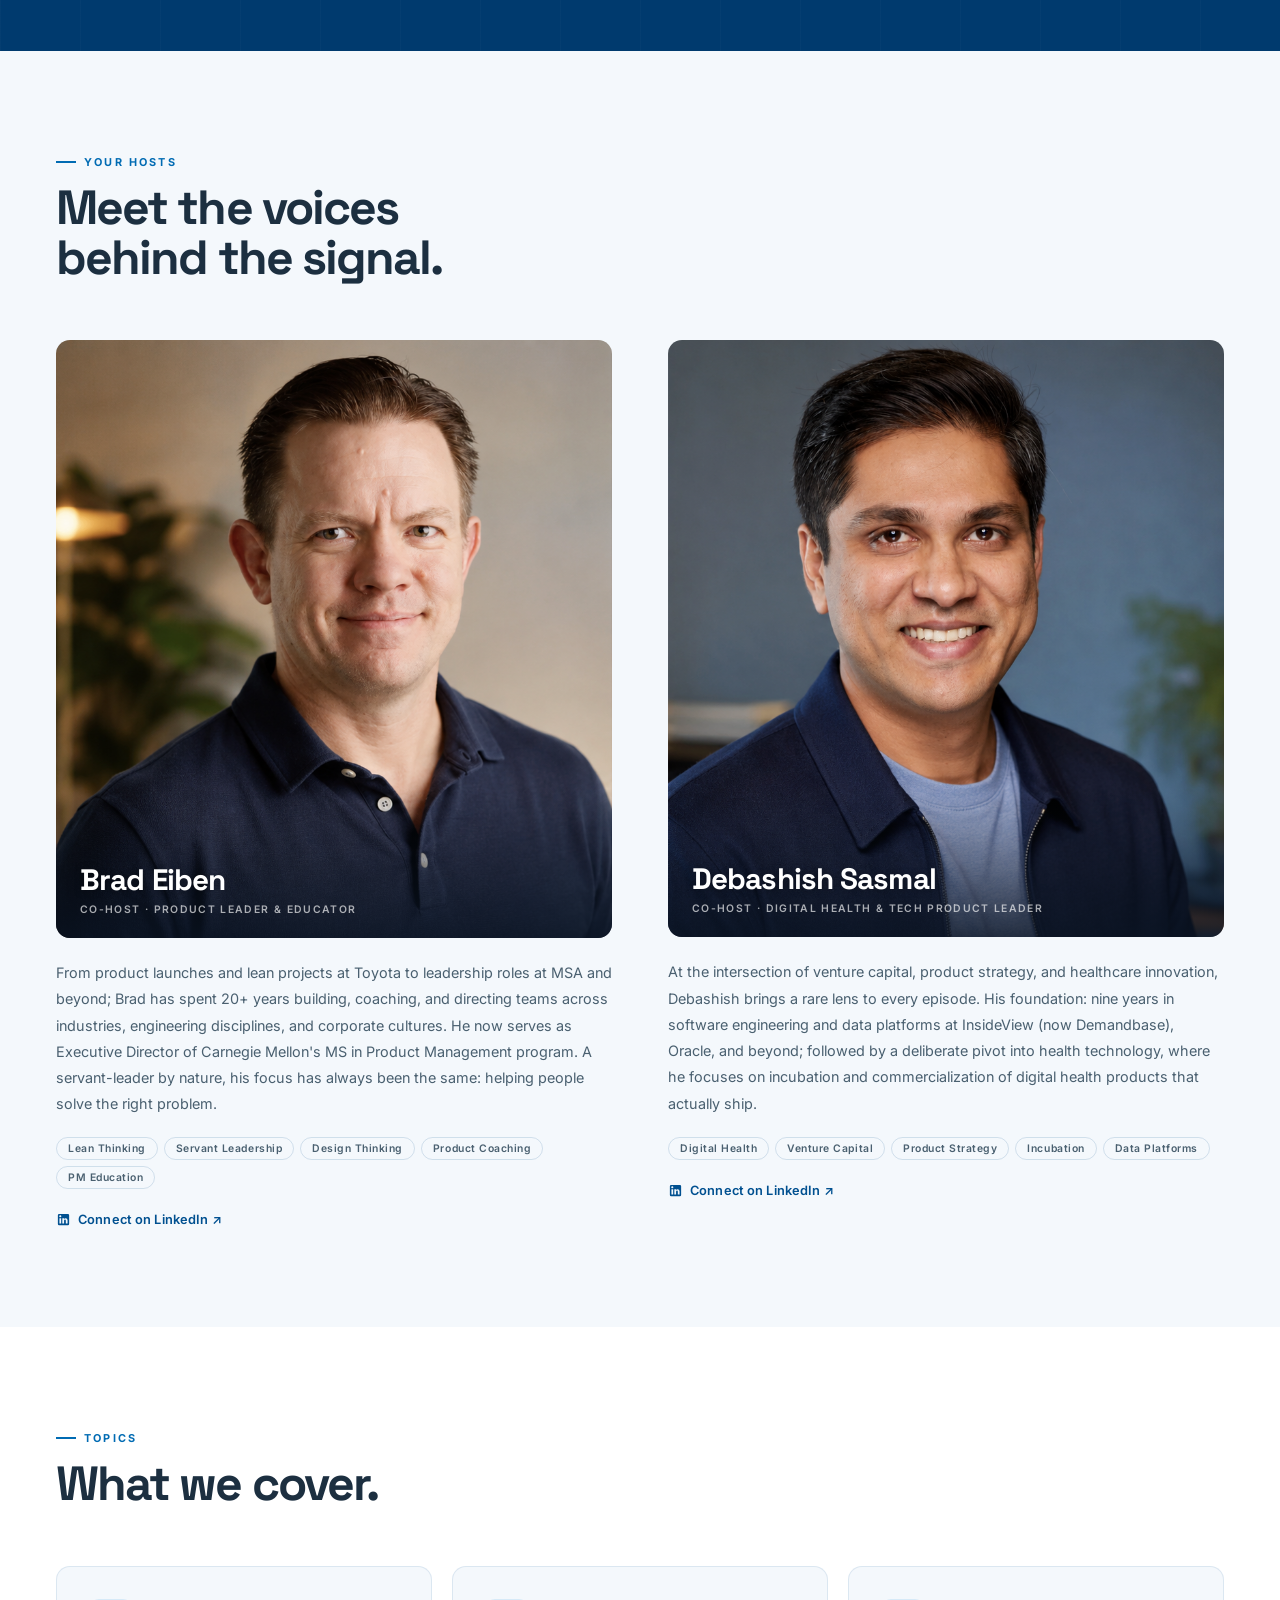
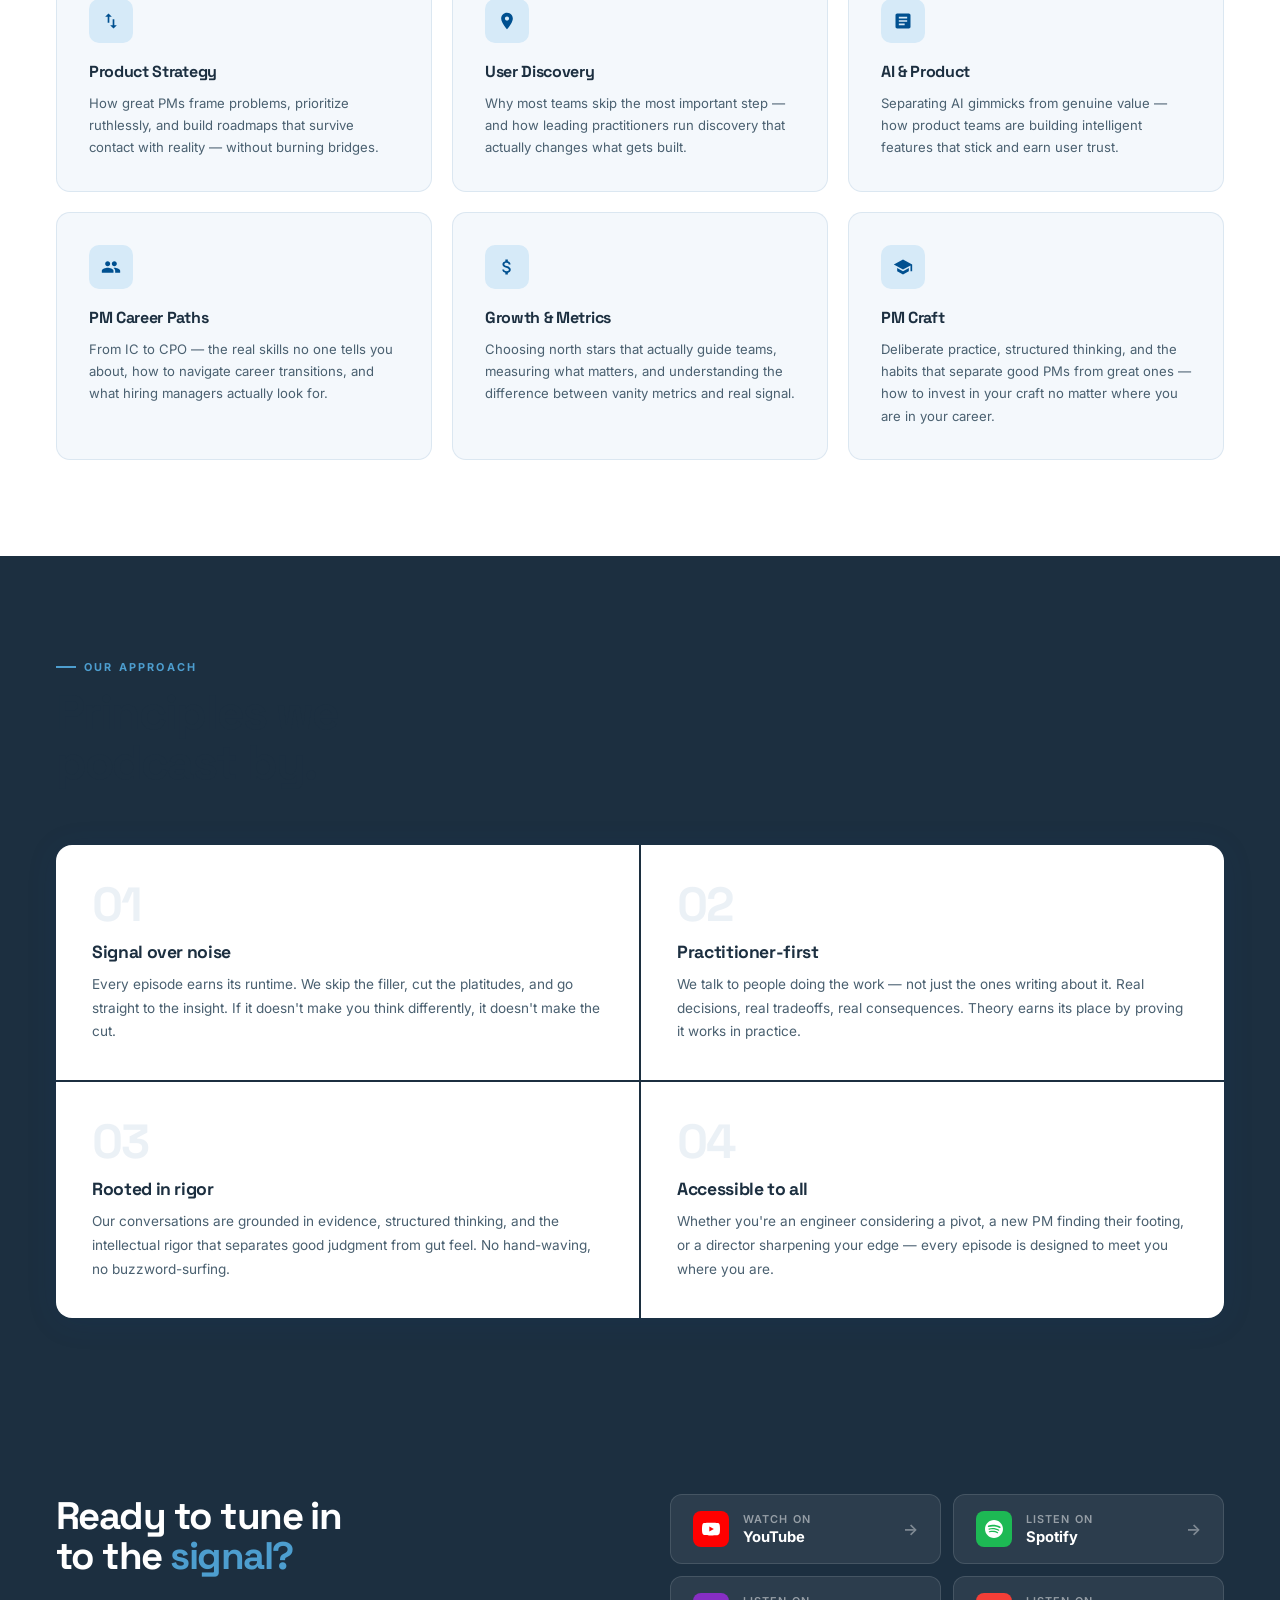
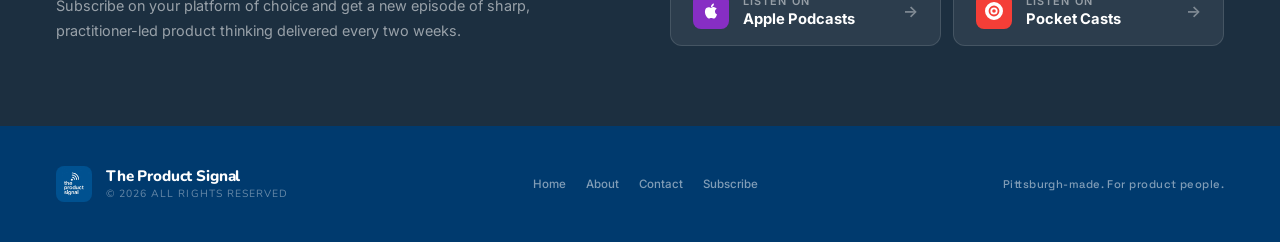
==== commit e1f2b6db: "Refresh home page copy, replace Google Form with Formspree, update footers - Rewrite hero, about, ep" ====
--- a/about.html
+++ b/about.html
@@ -586,7 +586,7 @@
     color: rgba(255,255,255,0.5); text-decoration: none; transition: color 0.2s;
   }
   .footer-links a:hover { color: white; }
-  .footer-copy { font-size: 0.7rem; color: rgba(255,255,255,0.35); letter-spacing: 0.05em; }
+  .footer-copy { font-family: 'Space Grotesk', sans-serif; font-size: 0.7rem; font-weight: 500; color: rgba(255,255,255,0.5); letter-spacing: 0.04em; }
 
   /* ─── ANIMATIONS ─── */
   @keyframes fadeUp {
@@ -743,7 +743,7 @@
         <span class="host-tag">Product Coaching</span>
         <span class="host-tag">PM Education</span>
       </div>
-      <a href="https://www.linkedin.com/in/bradeiben" target="_blank" class="host-linkedin">
+      <a href="https://www.linkedin.com/in/bradeiben/" target="_blank" class="host-linkedin">
         <svg viewBox="0 0 24 24"><path d="M19 3a2 2 0 0 1 2 2v14a2 2 0 0 1-2 2H5a2 2 0 0 1-2-2V5a2 2 0 0 1 2-2h14m-.5 15.5v-5.3a3.26 3.26 0 0 0-3.26-3.26c-.85 0-1.84.52-2.32 1.3v-1.11h-2.79v8.37h2.79v-4.93c0-.77.62-1.4 1.39-1.4a1.4 1.4 0 0 1 1.4 1.4v4.93h2.79M6.88 8.56a1.68 1.68 0 0 0 1.68-1.68c0-.93-.75-1.69-1.68-1.69a1.69 1.69 0 0 0-1.69 1.69c0 .93.76 1.68 1.69 1.68m1.39 9.94v-8.37H5.5v8.37h2.77z"/></svg>
         Connect on LinkedIn ↗
       </a>
@@ -768,7 +768,7 @@
         <span class="host-tag">Incubation</span>
         <span class="host-tag">Data Platforms</span>
       </div>
-      <a href="https://www.linkedin.com/in/debashish-sasmal" target="_blank" class="host-linkedin">
+      <a href="https://www.linkedin.com/in/dsasmal/" target="_blank" class="host-linkedin">
         <svg viewBox="0 0 24 24"><path d="M19 3a2 2 0 0 1 2 2v14a2 2 0 0 1-2 2H5a2 2 0 0 1-2-2V5a2 2 0 0 1 2-2h14m-.5 15.5v-5.3a3.26 3.26 0 0 0-3.26-3.26c-.85 0-1.84.52-2.32 1.3v-1.11h-2.79v8.37h2.79v-4.93c0-.77.62-1.4 1.39-1.4a1.4 1.4 0 0 1 1.4 1.4v4.93h2.79M6.88 8.56a1.68 1.68 0 0 0 1.68-1.68c0-.93-.75-1.69-1.68-1.69a1.69 1.69 0 0 0-1.69 1.69c0 .93.76 1.68 1.69 1.68m1.39 9.94v-8.37H5.5v8.37h2.77z"/></svg>
         Connect on LinkedIn ↗
       </a>
@@ -918,7 +918,7 @@
     </div>
     <div class="footer-logo-text">
       The Product Signal
-      <span>© 2025 All rights reserved</span>
+      <span>© 2026 All rights reserved</span>
     </div>
   </div>
   <div class="footer-links">
@@ -926,9 +926,8 @@
     <a href="about.html">About</a>
     <a href="contact.html">Contact</a>
     <a href="#subscribe">Subscribe</a>
-    <a href="https://www.youtube.com/@theproductsignal" target="_blank">YouTube ↗</a>
-  </div>
-  <div class="footer-copy">Made with ♥ for product people</div>
+  </div>
+  <div class="footer-copy">Pittsburgh-made. For product people.</div>
 </footer>
 
 <script>
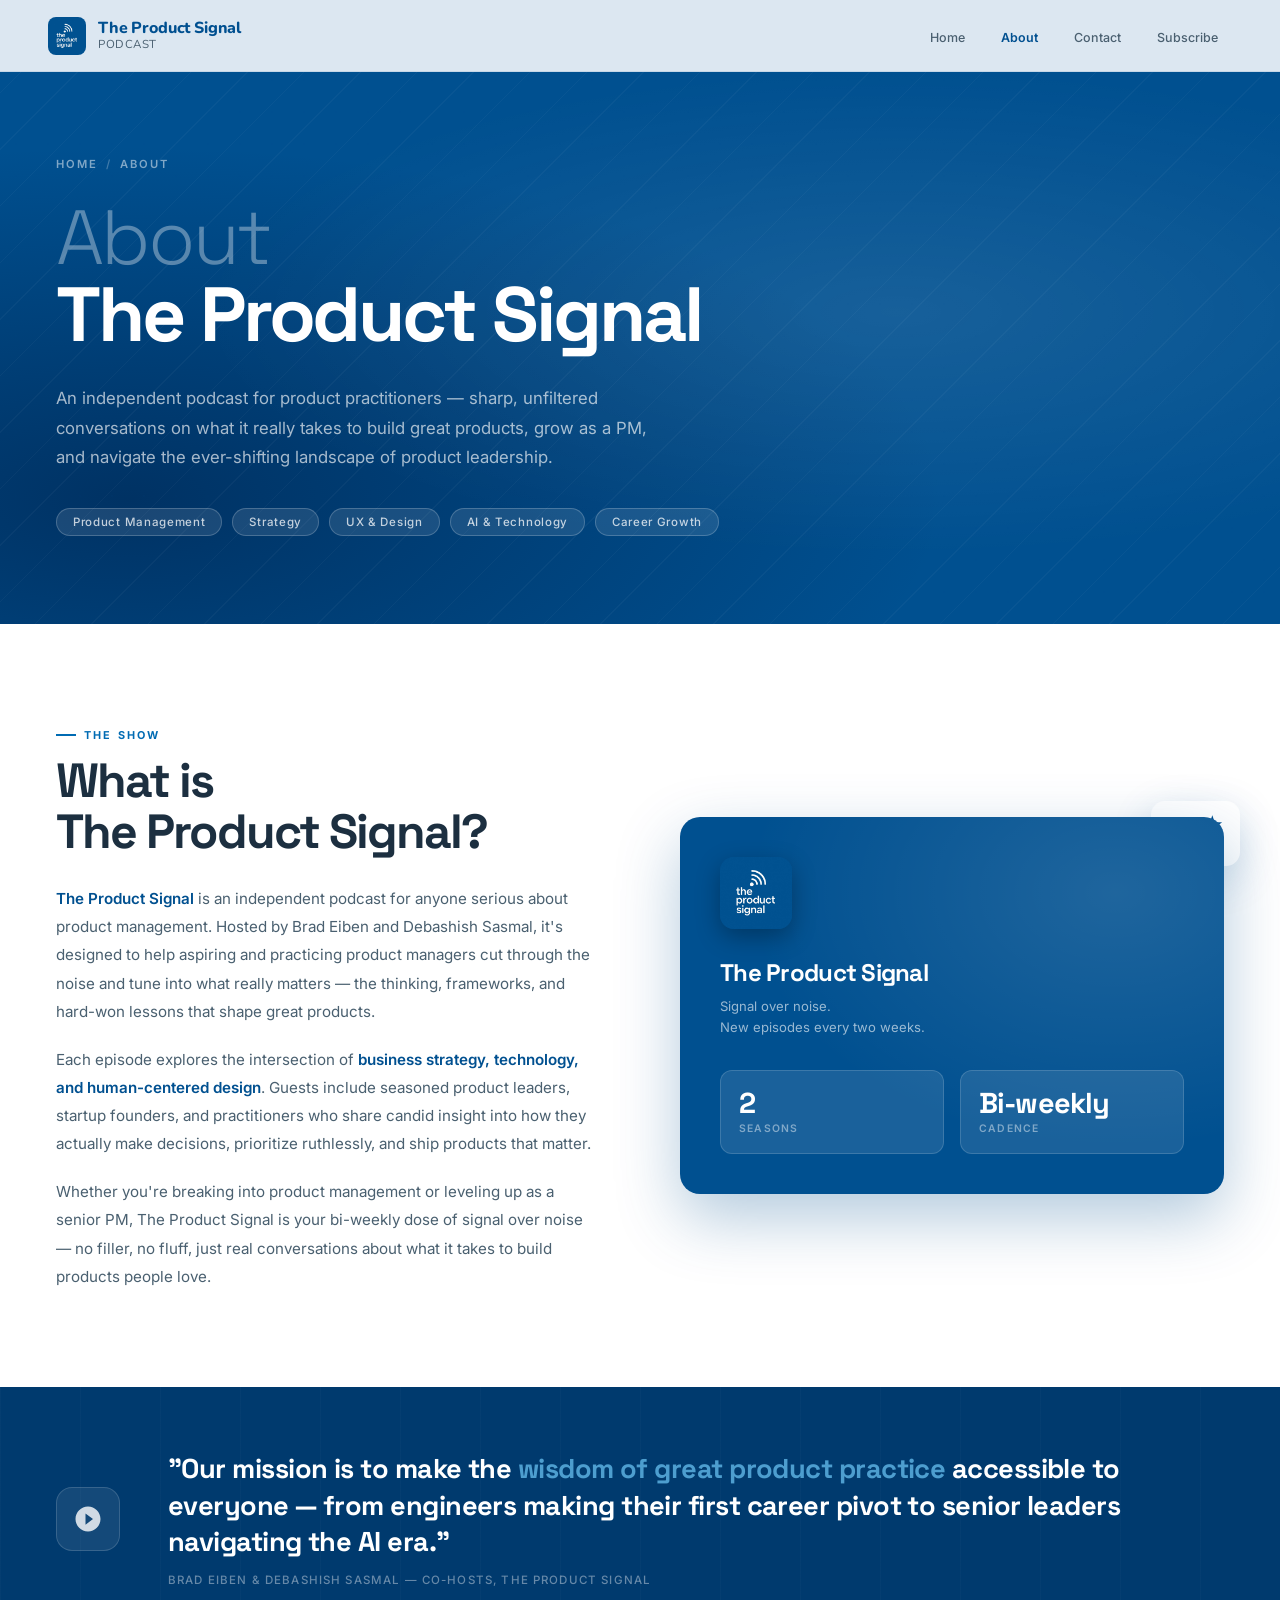
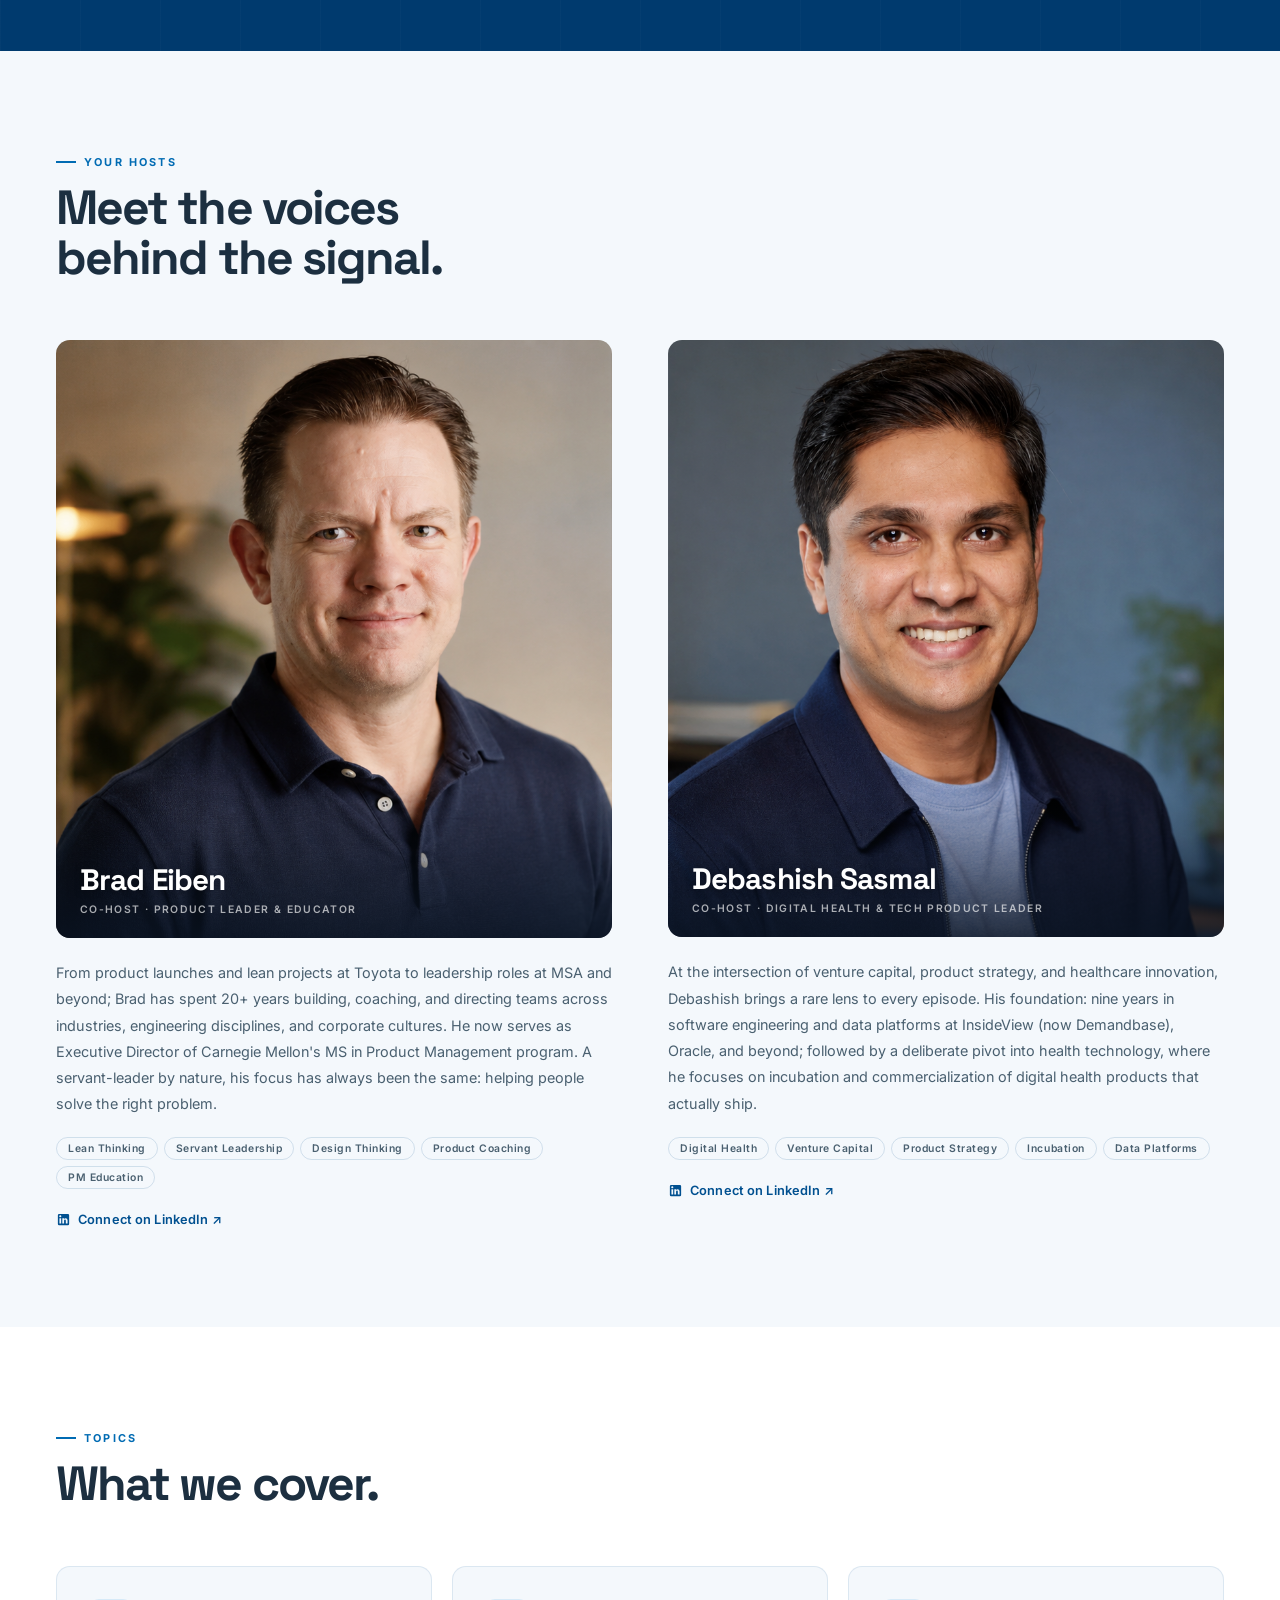
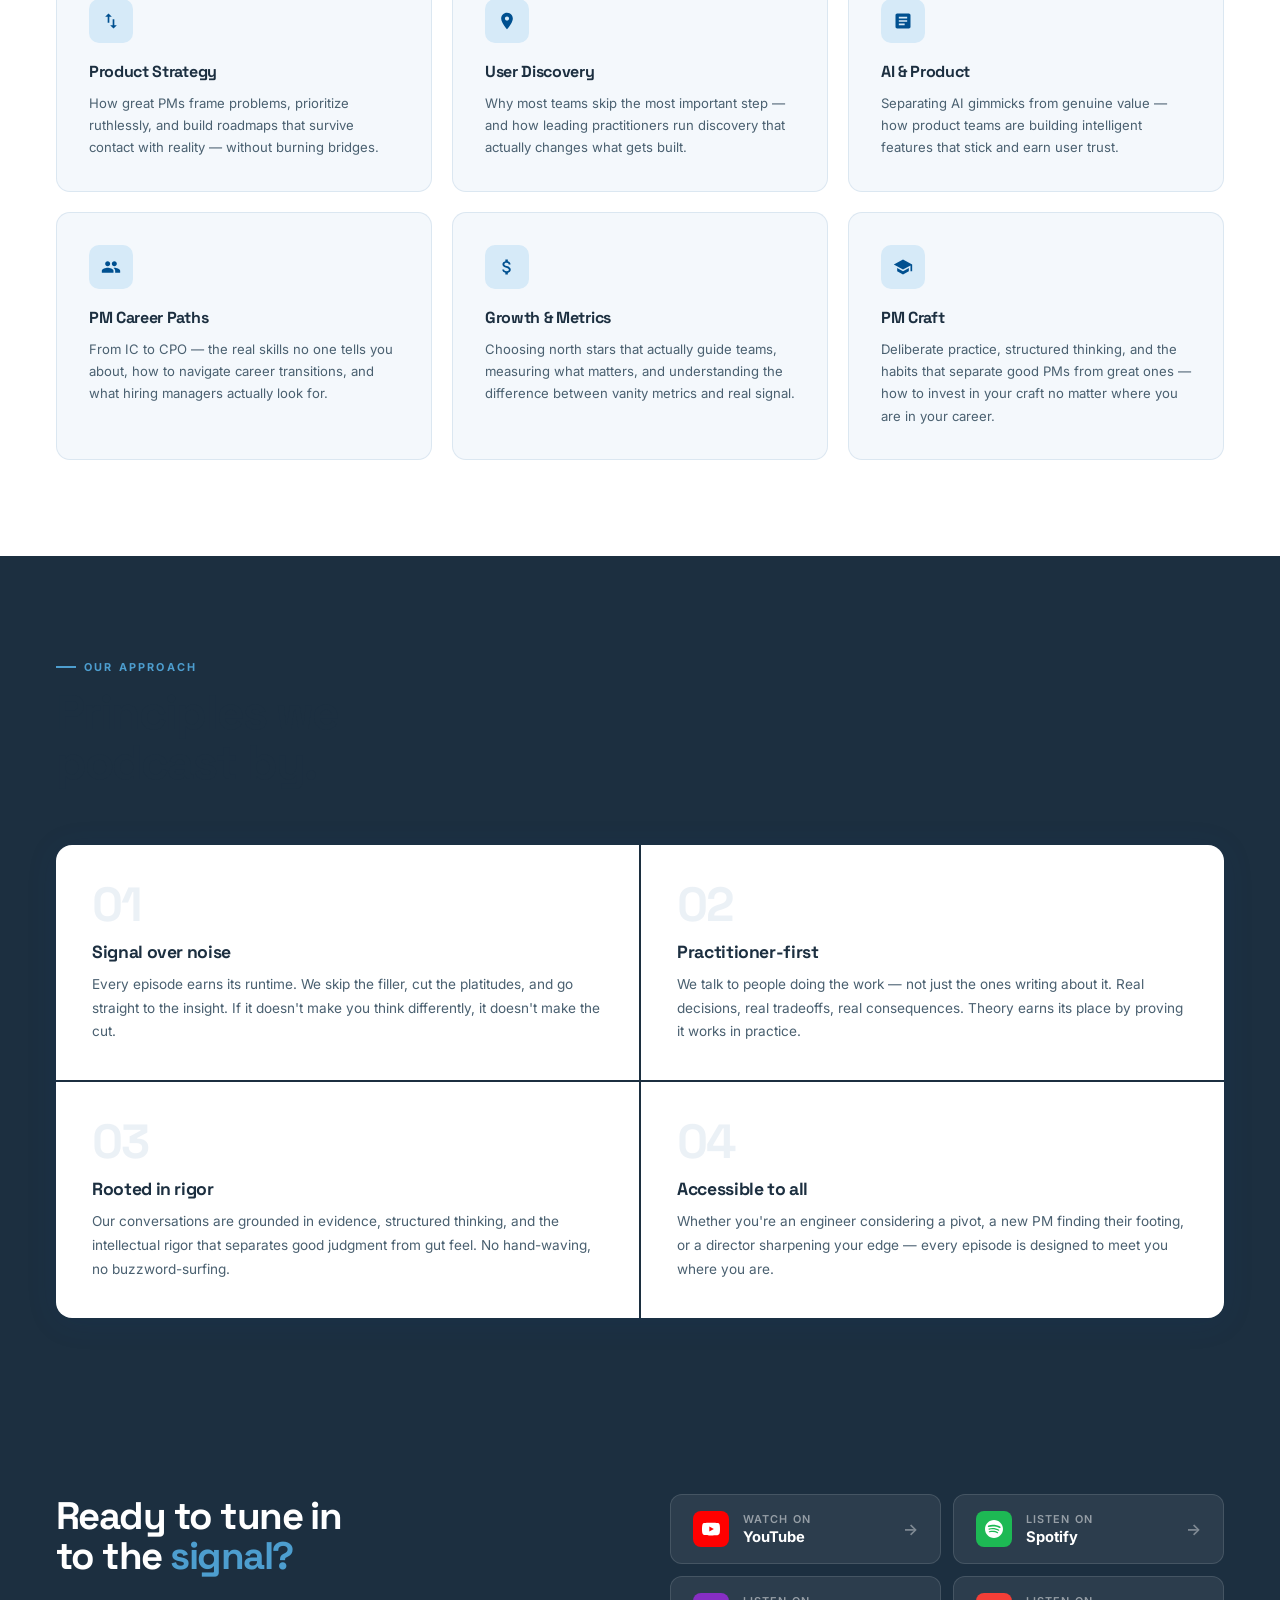
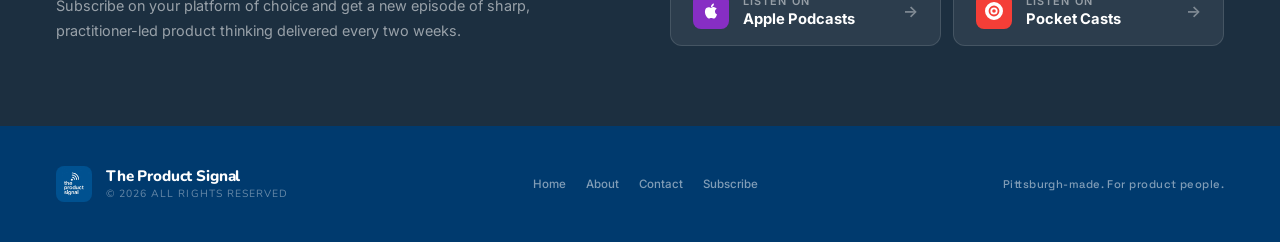
==== commit fa95b13a: "Remove custom cursor across all pages Restores the default browser cursor — the dot overlay didn't r" ====
--- a/about.html
+++ b/about.html
@@ -30,21 +30,8 @@
     background: var(--off-white);
     color: var(--slate);
     overflow-x: hidden;
-    cursor: none;
-  }
-
-  .cursor {
-    position: fixed;
-    width: 10px; height: 10px;
-    background: var(--primary);
-    border-radius: 50%;
-    pointer-events: none;
-    z-index: 9999;
-    transform: translate(-50%, -50%);
-    transition: width 0.2s ease, height 0.2s ease, opacity 0.2s;
-    mix-blend-mode: multiply;
-  }
-  .cursor.hover { width: 36px; height: 36px; opacity: 0.4; }
+  }
+
 
   body::after {
     content: '';
@@ -619,7 +606,6 @@
 </head>
 <body>
 
-<div class="cursor" id="cursor"></div>
 
 <!-- NAV -->
 <nav>
@@ -931,16 +917,7 @@
 </footer>
 
 <script>
-  const cursor = document.getElementById('cursor');
-  document.addEventListener('mousemove', e => {
-    cursor.style.left = e.clientX + 'px';
-    cursor.style.top  = e.clientY + 'px';
-  });
-  document.querySelectorAll('a, button').forEach(el => {
-    el.addEventListener('mouseenter', () => cursor.classList.add('hover'));
-    el.addEventListener('mouseleave', () => cursor.classList.remove('hover'));
-  });
-  const observer = new IntersectionObserver(entries => {
+const observer = new IntersectionObserver(entries => {
     entries.forEach(e => { if (e.isIntersecting) e.target.classList.add('visible'); });
   }, { threshold: 0.1 });
   document.querySelectorAll('.reveal').forEach(r => observer.observe(r));
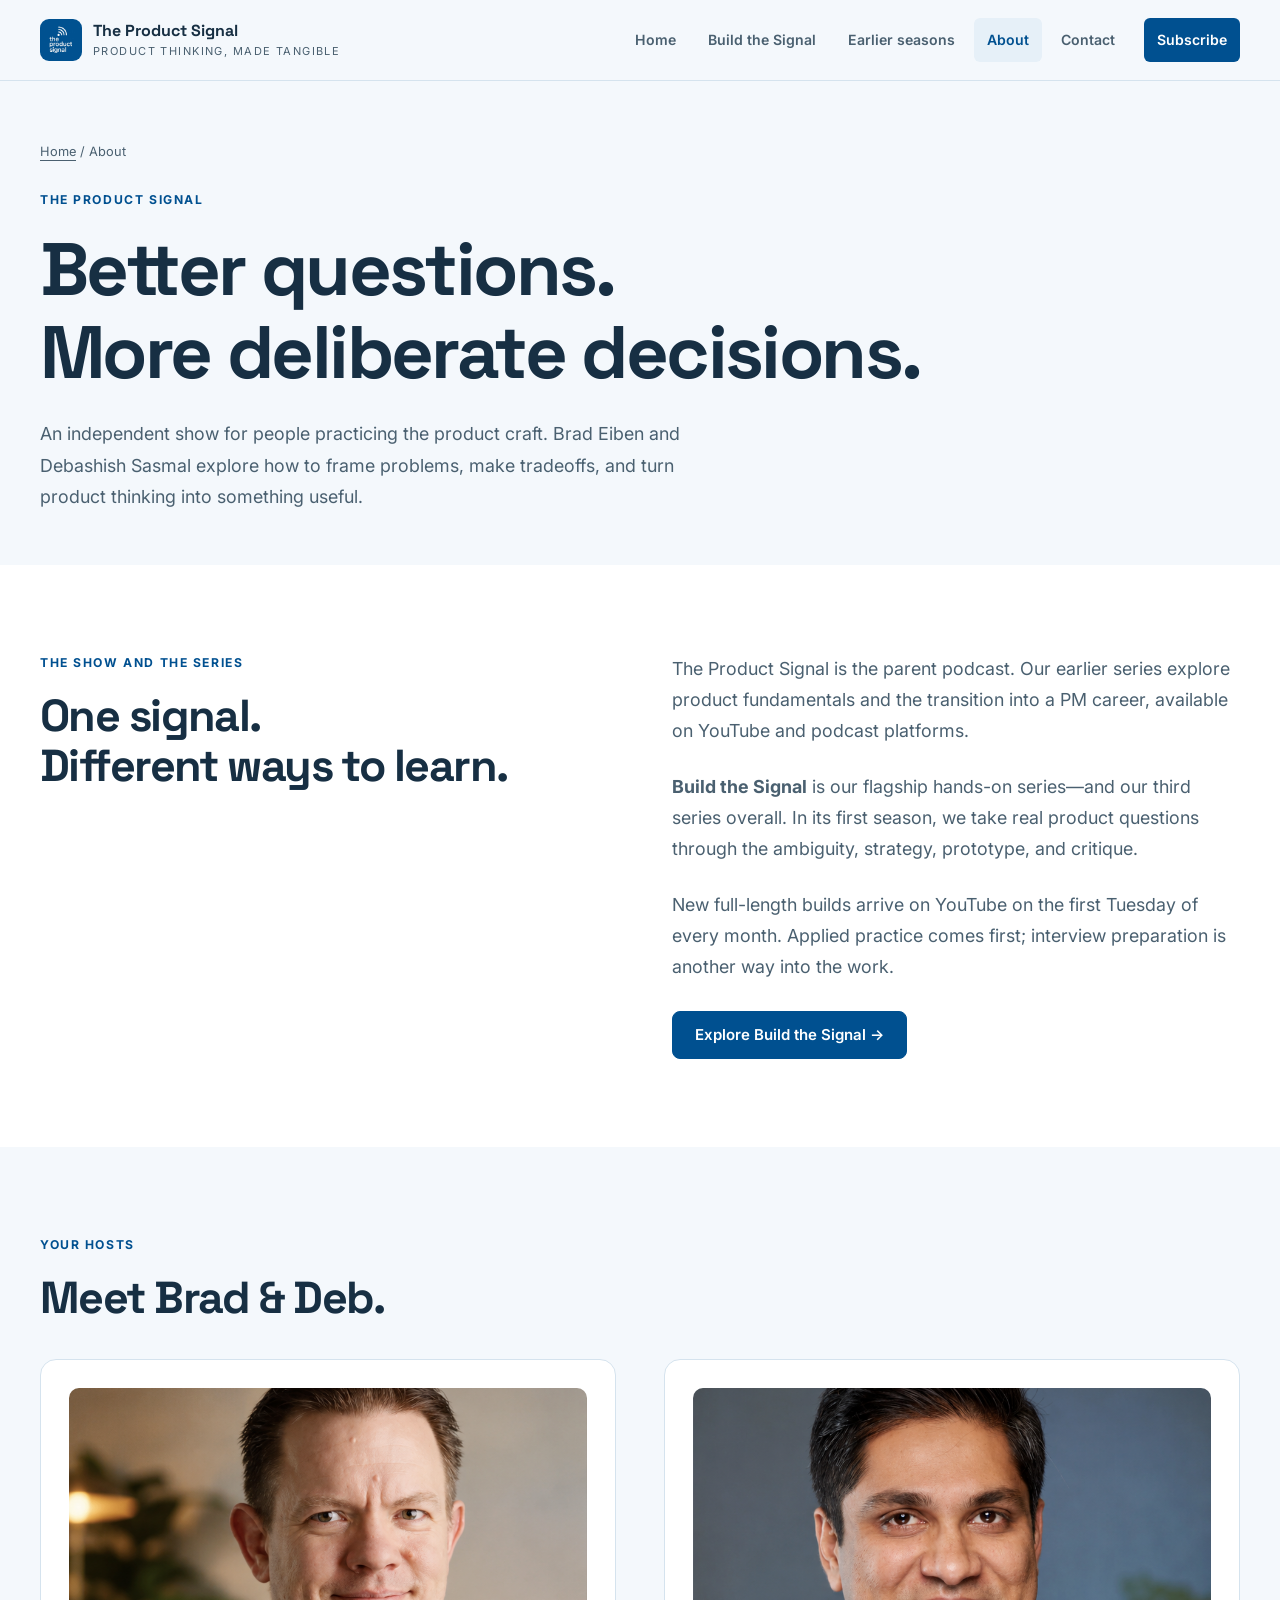
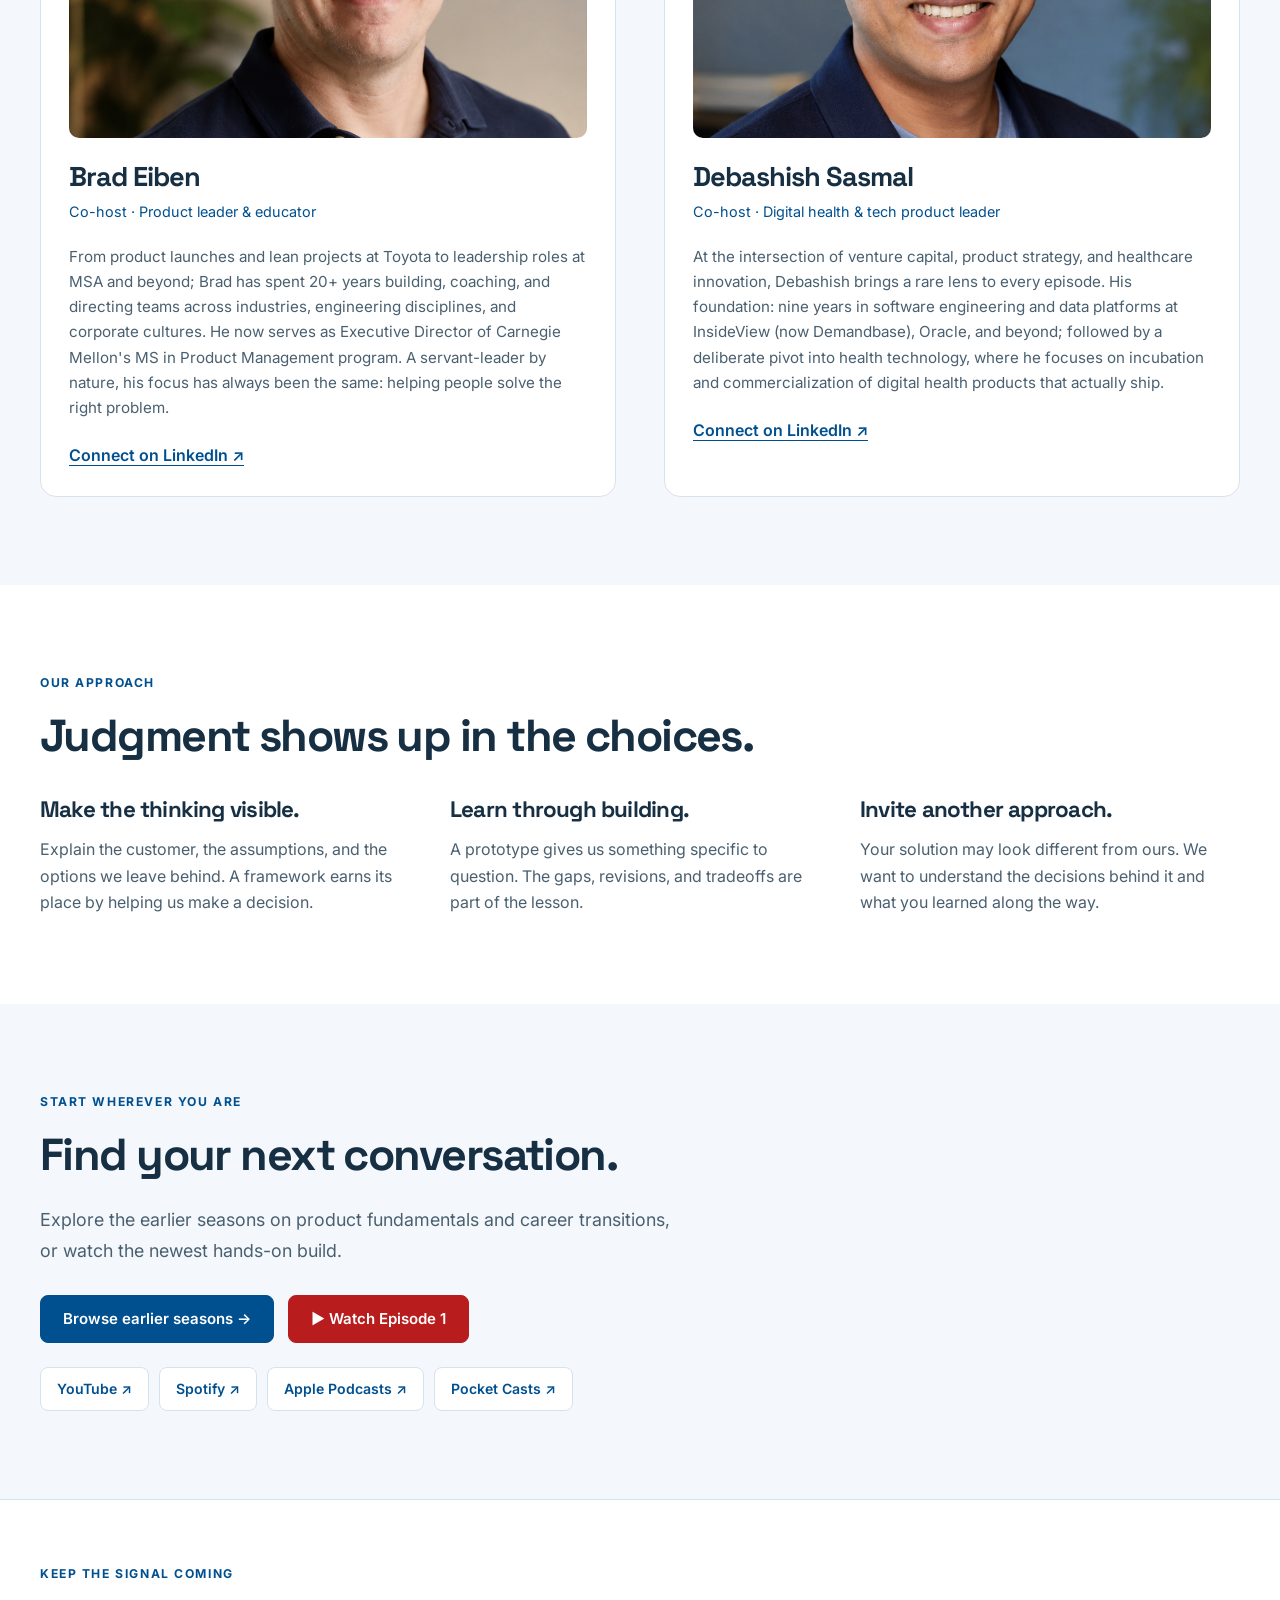
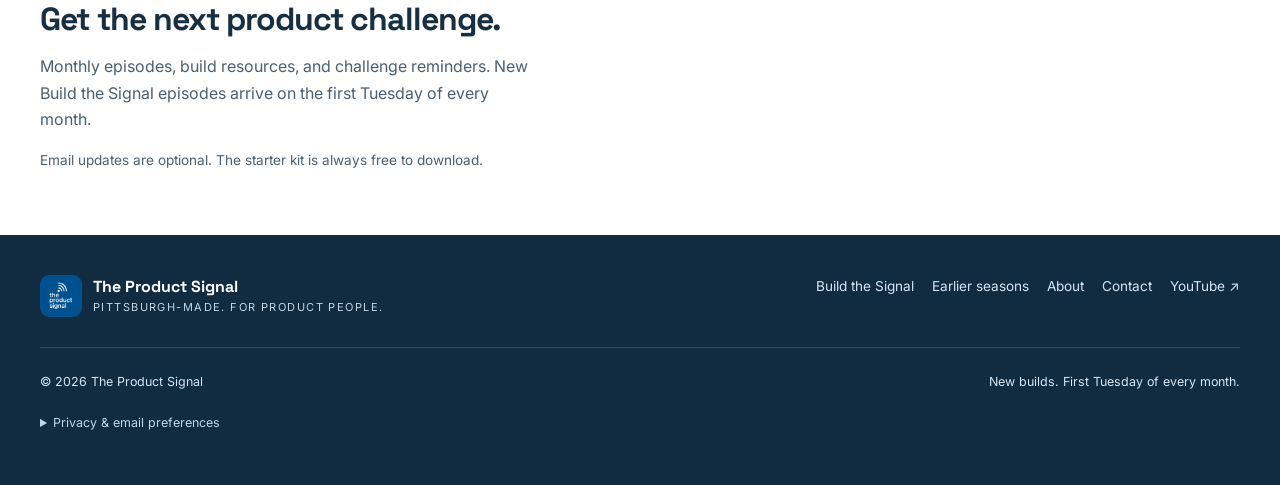
==== commit dfd4a57a: "Refresh website for Build the Signal launch" ====
--- a/about.html
+++ b/about.html
@@ -2,925 +2,203 @@
 <html lang="en">
 <head>
 <meta charset="UTF-8">
-<meta name="viewport" content="width=device-width, initial-scale=1.0">
-<title>About — The Product Signal</title>
+<meta name="viewport" content="width=device-width, initial-scale=1">
+<title>About Brad &amp; Deb | The Product Signal</title>
+<meta name="description" content="Meet Brad Eiben and Debashish Sasmal, the practitioners behind The Product Signal and its hands-on YouTube series Build the Signal.">
+<link rel="canonical" href="https://theproductsignal.com/about.html">
+<meta property="og:type" content="website">
+<meta property="og:title" content="About Brad &amp; Deb | The Product Signal">
+<meta property="og:description" content="Meet Brad Eiben and Debashish Sasmal, the practitioners behind The Product Signal and its hands-on YouTube series Build the Signal.">
+<meta property="og:url" content="https://theproductsignal.com/about.html">
+<meta property="og:image" content="https://theproductsignal.com/imgs/ep1-step-1.jpg">
+<meta property="og:image:alt" content="Build the Signal Episode 1: a Starbucks-inspired rewards prototype">
+<meta name="twitter:card" content="summary_large_image">
+<link rel="icon" href="imgs/product-signal-logo.jpg" type="image/jpeg">
 <link rel="preconnect" href="https://fonts.googleapis.com">
 <link rel="preconnect" href="https://fonts.gstatic.com" crossorigin>
-<link href="https://fonts.googleapis.com/css2?family=Space+Grotesk:wght@400;600;700&family=Inter:wght@400;600;900&family=Nunito:wght@400;700;800;900&display=swap" rel="stylesheet">
-<style>
-  :root {
-    --primary:    #005090;
-    --primary-dk: #003a6e;
-    --primary-lt: #006bb3;
-    --accent:     #4d9ecf;
-    --ice:        #d6eaf8;
-    --white:      #ffffff;
-    --off-white:  #f4f8fc;
-    --slate:      #1c2f40;
-    --slate-mid:  #4a6070;
-    --slate-lt:   #8aa0b0;
-    --card-bg:    #eaf3fb;
-  }
-
-  *, *::before, *::after { box-sizing: border-box; margin: 0; padding: 0; }
-  html { scroll-behavior: smooth; }
-
-  body {
-    font-family: 'Inter', sans-serif;
-    background: var(--off-white);
-    color: var(--slate);
-    overflow-x: hidden;
-  }
-
-
-  body::after {
-    content: '';
-    position: fixed; inset: 0;
-    background-image: radial-gradient(circle, #005090 1px, transparent 1px);
-    background-size: 32px 32px;
-    opacity: 0.04;
-    pointer-events: none;
-    z-index: 0;
-  }
-
-  /* ─── NAV ─── */
-  nav {
-    position: fixed; top: 0; left: 0; right: 0;
-    display: flex; justify-content: space-between; align-items: center;
-    padding: 0 48px; height: 72px;
-    background: rgba(244, 248, 252, 0.9);
-    backdrop-filter: blur(12px);
-    -webkit-backdrop-filter: blur(12px);
-    border-bottom: 1px solid rgba(0, 80, 144, 0.1);
-    z-index: 100;
-  }
-
-  .nav-logo {
-    display: flex; align-items: center; gap: 12px;
-    text-decoration: none;
-  }
-  .nav-logo img { height: 38px; width: 38px; border-radius: 8px; object-fit: cover; }
-  .nav-logo-text {
-    font-family: 'Nunito', sans-serif; font-weight: 800; font-size: 1rem;
-    color: var(--primary); letter-spacing: -0.01em; line-height: 1.2;
-  }
-  .nav-logo-text span {
-    display: block; font-weight: 400; font-size: 0.72rem;
-    color: var(--slate-mid); letter-spacing: 0.05em; text-transform: uppercase;
-  }
-  .nav-links { display: flex; gap: 8px; list-style: none; align-items: center; }
-  .nav-links a {
-    font-size: 0.78rem; font-weight: 500; text-decoration: none;
-    color: var(--slate-mid); padding: 6px 14px; border-radius: 6px;
-    transition: background 0.2s, color 0.2s;
-  }
-  .nav-links a:hover { background: var(--ice); color: var(--primary); }
-  .nav-links a.active { color: var(--primary); font-weight: 600; }
-  .nav-links .nav-cta {
-    background: var(--primary); color: white; padding: 8px 18px;
-  }
-  .nav-links .nav-cta:hover { background: var(--primary-dk); color: white; }
-
-  /* ─── PAGE HERO ─── */
-  .page-hero {
-    padding-top: 72px;
-    background: var(--primary);
-    position: relative; overflow: hidden;
-  }
-
-  .page-hero::before {
-    content: '';
-    position: absolute; inset: 0;
-    background:
-      radial-gradient(ellipse at 70% 50%, rgba(255,255,255,0.09) 0%, transparent 55%),
-      radial-gradient(ellipse at 10% 80%, rgba(0,30,70,0.6) 0%, transparent 50%);
-    pointer-events: none;
-  }
-
-  /* diagonal grid lines */
-  .page-hero::after {
-    content: '';
-    position: absolute; inset: 0;
-    background-image:
-      repeating-linear-gradient(
-        -45deg,
-        rgba(255,255,255,0.03) 0px,
-        rgba(255,255,255,0.03) 1px,
-        transparent 1px,
-        transparent 40px
-      );
-    pointer-events: none;
-  }
-
-  .page-hero-inner {
-    position: relative; z-index: 2;
-    max-width: 860px;
-    padding: 80px 56px 88px;
-  }
-
-  .page-breadcrumb {
-    display: inline-flex; align-items: center; gap: 8px;
-    font-size: 0.7rem; font-weight: 600; letter-spacing: 0.18em;
-    text-transform: uppercase; color: rgba(255,255,255,0.5);
-    margin-bottom: 28px;
-    opacity: 0; animation: fadeUp 0.6s ease 0.1s forwards;
-  }
-  .page-breadcrumb a { color: rgba(255,255,255,0.5); text-decoration: none; transition: color 0.2s; }
-  .page-breadcrumb a:hover { color: white; }
-  .page-breadcrumb span { color: rgba(255,255,255,0.25); }
-
-  .page-hero-title {
-    font-family: 'Space Grotesk', sans-serif;
-    font-size: clamp(3rem, 6vw, 5.2rem);
-    font-weight: 900;
-    line-height: 1.0;
-    letter-spacing: -0.04em;
-    color: white;
-    padding-bottom: 0.1em;
-    opacity: 0; animation: fadeUp 0.6s ease 0.25s forwards;
-  }
-  .page-hero-title em {
-    font-style: normal;
-    color: rgba(255,255,255,0.35);
-    font-weight: 300;
-  }
-
-  .page-hero-sub {
-    margin-top: 24px;
-    font-size: 1.05rem; line-height: 1.75;
-    color: rgba(255,255,255,0.65);
-    max-width: 600px;
-    opacity: 0; animation: fadeUp 0.6s ease 0.4s forwards;
-  }
-
-  .page-hero-tags {
-    margin-top: 36px;
-    display: flex; gap: 10px; flex-wrap: wrap;
-    opacity: 0; animation: fadeUp 0.6s ease 0.55s forwards;
-  }
-  .tag {
-    padding: 6px 16px;
-    background: rgba(255,255,255,0.1);
-    border: 1px solid rgba(255,255,255,0.2);
-    border-radius: 20px;
-    font-size: 0.72rem; font-weight: 500;
-    letter-spacing: 0.06em; color: rgba(255,255,255,0.75);
-  }
-
-  /* ─── SECTION UTILITY ─── */
-  .section { padding: 96px 56px; position: relative; z-index: 1; }
-  .section-dark {
-    background: var(--slate);
-    color: white;
-  }
-  .section-tinted { background: white; }
-
-  .section-label {
-    display: inline-flex; align-items: center; gap: 8px;
-    font-size: 0.68rem; font-weight: 700;
-    letter-spacing: 0.2em; text-transform: uppercase;
-    color: var(--primary-lt); margin-bottom: 14px;
-  }
-  .section-label::before {
-    content: ''; display: block;
-    width: 20px; height: 2px; background: var(--primary-lt);
-  }
-  .section-dark .section-label { color: var(--accent); }
-  .section-dark .section-label::before { background: var(--accent); }
-
-  .section-title {
-    font-family: 'Space Grotesk', sans-serif;
-    font-size: clamp(2rem, 4vw, 3rem);
-    font-weight: 900; line-height: 1.05;
-    letter-spacing: -0.04em; color: var(--slate);
-  }
-
-  .reveal {
-    opacity: 0; transform: translateY(32px);
-    transition: opacity 0.65s ease, transform 0.65s ease;
-  }
-  .reveal.visible { opacity: 1; transform: none; }
-
-  /* ─── ABOUT THE PODCAST ─── */
-  .about-podcast {
-    display: grid;
-    grid-template-columns: 1fr 1fr;
-    gap: 80px; align-items: center;
-  }
-
-  .about-podcast-text p {
-    font-size: 0.95rem; line-height: 1.85;
-    color: var(--slate-mid); margin-bottom: 20px;
-  }
-  .about-podcast-text p:last-child { margin-bottom: 0; }
-
-  .about-podcast-text strong { color: var(--primary); font-weight: 600; }
-
-  .about-podcast-visual {
-    position: relative;
-  }
-
-  .podcast-card {
-    background: var(--primary);
-    border-radius: 20px; padding: 40px;
-    position: relative; overflow: hidden;
-    box-shadow: 0 24px 64px rgba(0,80,144,0.3);
-  }
-
-  .podcast-card::before {
-    content: '';
-    position: absolute; inset: 0;
-    background: radial-gradient(ellipse at 80% 20%, rgba(255,255,255,0.12) 0%, transparent 60%);
-  }
-
-  .podcast-card-logo {
-    width: 72px; height: 72px; border-radius: 14px;
-    overflow: hidden; margin-bottom: 28px;
-    box-shadow: 0 8px 24px rgba(0,0,0,0.3);
-    position: relative; z-index: 1;
-  }
-  .podcast-card-logo img { width: 100%; height: 100%; object-fit: cover; }
-
-  .podcast-card-name {
-    font-family: 'Space Grotesk', sans-serif;
-    font-size: 1.5rem; font-weight: 900;
-    letter-spacing: -0.03em; color: white;
-    position: relative; z-index: 1;
-    margin-bottom: 8px;
-  }
-
-  .podcast-card-tagline {
-    font-size: 0.82rem; color: rgba(255,255,255,0.6);
-    position: relative; z-index: 1;
-    margin-bottom: 32px; line-height: 1.6;
-  }
-
-  .podcast-stats {
-    display: grid; grid-template-columns: 1fr 1fr;
-    gap: 16px; position: relative; z-index: 1;
-  }
-
-  .podcast-stat {
-    background: rgba(255,255,255,0.1);
-    border: 1px solid rgba(255,255,255,0.15);
-    border-radius: 12px; padding: 18px;
-  }
-
-  .podcast-stat-num {
-    font-family: 'Space Grotesk', sans-serif;
-    font-size: 1.8rem; font-weight: 900;
-    letter-spacing: -0.03em; color: white; line-height: 1;
-    margin-bottom: 4px;
-  }
-  .podcast-stat-num sup { font-size: 0.9rem; }
-
-  .podcast-stat-label {
-    font-size: 0.65rem; font-weight: 600;
-    letter-spacing: 0.12em; text-transform: uppercase;
-    color: rgba(255,255,255,0.45);
-  }
-
-  .floating-badge {
-    position: absolute;
-    top: -16px; right: -16px;
-    background: white;
-    border-radius: 14px;
-    padding: 14px 18px;
-    box-shadow: 0 12px 40px rgba(0,80,144,0.2);
-    text-align: center;
-  }
-  .floating-badge-num {
-    font-family: 'Space Grotesk', sans-serif;
-    font-size: 1.4rem; font-weight: 900;
-    letter-spacing: -0.02em; color: var(--primary);
-    line-height: 1;
-  }
-  .floating-badge-label {
-    font-size: 0.6rem; font-weight: 600;
-    letter-spacing: 0.12em; text-transform: uppercase;
-    color: var(--slate-lt); margin-top: 3px;
-  }
-
-  /* ─── MISSION STRIP ─── */
-  .mission-strip {
-    background: var(--primary-dk);
-    padding: 64px 56px;
-    display: grid;
-    grid-template-columns: auto 1fr;
-    gap: 48px;
-    align-items: center;
-    position: relative; overflow: hidden;
-  }
-
-  .mission-strip::before {
-    content: '';
-    position: absolute; inset: 0;
-    background: repeating-linear-gradient(
-      90deg,
-      rgba(255,255,255,0.02) 0px,
-      rgba(255,255,255,0.02) 1px,
-      transparent 1px, transparent 80px
-    );
-  }
-
-  .mission-icon {
-    width: 64px; height: 64px; flex-shrink: 0;
-    background: rgba(255,255,255,0.08);
-    border: 1px solid rgba(255,255,255,0.15);
-    border-radius: 16px;
-    display: flex; align-items: center; justify-content: center;
-    position: relative; z-index: 1;
-  }
-  .mission-icon svg { width: 30px; height: 30px; fill: white; opacity: 0.8; }
-
-  .mission-text { position: relative; z-index: 1; }
-  .mission-text blockquote {
-    font-family: 'Space Grotesk', sans-serif;
-    font-size: clamp(1.2rem, 2.5vw, 1.7rem);
-    font-weight: 700; line-height: 1.35;
-    letter-spacing: -0.02em; color: white;
-  }
-  .mission-text blockquote em { color: var(--accent); font-style: normal; }
-  .mission-source {
-    margin-top: 12px; font-size: 0.72rem; font-weight: 500;
-    letter-spacing: 0.1em; text-transform: uppercase;
-    color: rgba(255,255,255,0.4);
-  }
-
-  /* ─── HOSTS ─── */
-  .hosts-grid {
-    display: grid;
-    grid-template-columns: 1fr 1fr;
-    gap: 56px;
-  }
-
-  .host-card {
-    /* borderless editorial layout — photo leads, text follows */
-  }
-
-  .host-photo {
-    width: 100%;
-    border-radius: 14px;
-    overflow: hidden;
-    background: var(--ice);
-    margin-bottom: 22px;
-    position: relative;
-  }
-
-  .host-photo img {
-    width: 100%;
-    height: auto;
-    display: block;
-  }
-
-  .host-photo-caption {
-    position: absolute;
-    bottom: 0; left: 0; right: 0;
-    padding: 72px 24px 22px;
-    background: linear-gradient(to top, rgba(10,20,35,0.82) 0%, rgba(10,20,35,0.3) 60%, transparent 100%);
-  }
-
-  .host-name {
-    font-family: 'Space Grotesk', sans-serif;
-    font-size: 1.85rem; font-weight: 900;
-    letter-spacing: -0.03em; color: white;
-    margin-bottom: 4px;
-    text-shadow: 0 1px 8px rgba(0,0,0,0.3);
-  }
-
-  .host-role {
-    font-size: 0.65rem; font-weight: 600;
-    letter-spacing: 0.13em; text-transform: uppercase;
-    color: rgba(255,255,255,0.65);
-  }
-
-  .host-bio {
-    font-size: 0.9rem; line-height: 1.82;
-    color: var(--slate-mid); margin-bottom: 20px;
-  }
-
-  .host-tags {
-    display: flex; gap: 6px; flex-wrap: wrap;
-    margin-bottom: 22px;
-  }
-
-  .host-tag {
-    padding: 4px 11px;
-    background: transparent;
-    border: 1px solid rgba(0,80,144,0.15);
-    border-radius: 20px;
-    font-size: 0.65rem; font-weight: 600;
-    color: var(--slate-mid); letter-spacing: 0.05em;
-  }
-
-  .host-linkedin {
-    display: inline-flex; align-items: center; gap: 7px;
-    font-size: 0.8rem; font-weight: 600;
-    color: var(--primary); text-decoration: none;
-    letter-spacing: 0.01em;
-    transition: gap 0.2s;
-    cursor: pointer;
-  }
-  .host-linkedin:hover { gap: 12px; }
-  .host-linkedin svg { width: 15px; height: 15px; fill: currentColor; flex-shrink: 0; }
-
-  /* ─── WHAT WE COVER ─── */
-  .topics-grid {
-    display: grid;
-    grid-template-columns: repeat(3, 1fr);
-    gap: 20px;
-    margin-top: 56px;
-  }
-
-  .topic-card {
-    background: var(--off-white);
-    border: 1px solid rgba(0,80,144,0.1);
-    border-radius: 14px; padding: 32px;
-    transition: background 0.2s, border-color 0.2s, transform 0.2s;
-  }
-
-  .topic-card:hover {
-    background: white;
-    border-color: rgba(0,80,144,0.25);
-    transform: translateY(-3px);
-  }
-
-  .topic-icon {
-    width: 44px; height: 44px;
-    background: var(--ice);
-    border-radius: 10px;
-    display: flex; align-items: center; justify-content: center;
-    margin-bottom: 18px;
-  }
-  .topic-icon svg { width: 20px; height: 20px; fill: var(--primary); }
-
-  .topic-name {
-    font-family: 'Space Grotesk', sans-serif;
-    font-size: 1rem; font-weight: 800;
-    letter-spacing: -0.02em; color: var(--slate);
-    margin-bottom: 10px;
-  }
-
-  .topic-desc {
-    font-size: 0.82rem; line-height: 1.7;
-    color: var(--slate-mid);
-  }
-
-  /* ─── VALUES / HOW WE DO IT ─── */
-  .values-list {
-    display: grid;
-    grid-template-columns: 1fr 1fr;
-    gap: 2px;
-    margin-top: 56px;
-    border-radius: 16px;
-    overflow: hidden;
-    box-shadow: 0 4px 32px rgba(0,80,144,0.1);
-  }
-
-  .value-item {
-    background: white;
-    padding: 36px;
-    position: relative;
-    transition: background 0.2s;
-  }
-  .value-item:hover { background: var(--ice); }
-
-  .value-num {
-    font-family: 'Space Grotesk', sans-serif;
-    font-size: 3rem; font-weight: 900;
-    letter-spacing: -0.04em;
-    color: rgba(0,80,144,0.08);
-    line-height: 1;
-    margin-bottom: 12px;
-  }
-
-  .value-title {
-    font-family: 'Space Grotesk', sans-serif;
-    font-size: 1.1rem; font-weight: 800;
-    letter-spacing: -0.02em; color: var(--slate);
-    margin-bottom: 10px;
-  }
-
-  .value-desc {
-    font-size: 0.85rem; line-height: 1.75;
-    color: var(--slate-mid);
-  }
-
-  .subscribe-cta {
-    background: var(--slate);
-    padding: 80px 56px;
-    display: grid;
-    grid-template-columns: 1fr 1fr;
-    gap: 60px; align-items: center;
-  }
-
-  .subscribe-cta-title {
-    font-family: 'Space Grotesk', sans-serif;
-    font-size: clamp(1.8rem, 3vw, 2.6rem);
-    font-weight: 900; line-height: 1.05;
-    letter-spacing: -0.04em; color: white;
-    margin-bottom: 16px;
-  }
-  .subscribe-cta-title span { color: var(--accent); }
-
-  .subscribe-cta-text {
-    font-size: 0.9rem; line-height: 1.75;
-    color: rgba(255,255,255,0.55);
-  }
-
-  .subscribe-buttons {
-    display: grid; grid-template-columns: 1fr 1fr; gap: 12px;
-  }
-
-  .sub-btn {
-    display: flex; align-items: center; gap: 14px;
-    padding: 16px 22px;
-    background: rgba(255,255,255,0.07);
-    border: 1px solid rgba(255,255,255,0.12);
-    border-radius: 12px; color: white;
-    text-decoration: none; font-size: 0.85rem; font-weight: 600;
-    transition: background 0.2s, border-color 0.2s, transform 0.15s;
-  }
-  .sub-btn:hover { background: var(--primary); border-color: var(--primary); transform: translateY(-2px); }
-  .sub-btn-icon { width: 36px; height: 36px; border-radius: 8px; display: flex; align-items: center; justify-content: center; flex-shrink: 0; }
-  .sub-btn-icon svg { width: 18px; height: 18px; fill: white; }
-  .sub-btn-info { flex: 1; }
-  .sub-btn-label { font-size: 0.68rem; text-transform: uppercase; letter-spacing: 0.1em; opacity: 0.5; margin-bottom: 2px; }
-  .sub-btn-name { font-size: 0.92rem; font-weight: 700; }
-  .sub-btn-arrow { font-size: 1rem; opacity: 0.4; transition: opacity 0.2s, transform 0.2s; }
-  .sub-btn:hover .sub-btn-arrow { opacity: 1; }
-
-  /* ─── FOOTER ─── */
-  footer {
-    background: var(--primary-dk);
-    padding: 40px 56px;
-    display: flex; justify-content: space-between; align-items: center;
-  }
-  .footer-left { display: flex; align-items: center; gap: 14px; }
-  .footer-logo-img { height: 36px; width: 36px; border-radius: 8px; overflow: hidden; }
-  .footer-logo-img img { width: 100%; height: 100%; object-fit: cover; }
-  .footer-logo-text {
-    font-family: 'Nunito', sans-serif; font-weight: 800; font-size: 0.95rem;
-    color: white; letter-spacing: -0.01em;
-  }
-  .footer-logo-text span {
-    display: block; font-weight: 400; font-size: 0.65rem;
-    color: rgba(255,255,255,0.4); letter-spacing: 0.1em; text-transform: uppercase;
-  }
-  .footer-links { display: flex; gap: 20px; }
-  .footer-links a {
-    font-size: 0.72rem; font-weight: 500;
-    color: rgba(255,255,255,0.5); text-decoration: none; transition: color 0.2s;
-  }
-  .footer-links a:hover { color: white; }
-  .footer-copy { font-family: 'Space Grotesk', sans-serif; font-size: 0.7rem; font-weight: 500; color: rgba(255,255,255,0.5); letter-spacing: 0.04em; }
-
-  /* ─── ANIMATIONS ─── */
-  @keyframes fadeUp {
-    from { opacity: 0; transform: translateY(24px); }
-    to   { opacity: 1; transform: translateY(0); }
-  }
-
-  /* ─── RESPONSIVE ─── */
-  @media (max-width: 960px) {
-    nav { padding: 0 24px; }
-    .page-hero-inner { padding: 60px 28px 72px; }
-    .section { padding: 64px 28px; }
-    .about-podcast { grid-template-columns: 1fr; gap: 48px; }
-    .hosts-grid { grid-template-columns: 1fr; gap: 40px; }
-    .topics-grid { grid-template-columns: 1fr 1fr; gap: 16px; }
-    .values-list { grid-template-columns: 1fr; }
-    .cmu-section { grid-template-columns: 1fr; gap: 36px; padding: 64px 28px; }
-    .subscribe-cta { grid-template-columns: 1fr; padding: 64px 28px; }
-    .mission-strip { grid-template-columns: 1fr; gap: 24px; padding: 48px 28px; }
-    footer { flex-direction: column; gap: 20px; padding: 32px 28px; text-align: center; }
-    .footer-links { justify-content: center; }
-  }
-
-  @media (max-width: 600px) {
-    .topics-grid { grid-template-columns: 1fr; }
-    .nav-links li:not(:last-child) { display: none; }
-    .page-hero-title { font-size: 2.8rem; }
-  }
-</style>
+<link href="https://fonts.googleapis.com/css2?family=Space+Grotesk:wght@400;500;600;700&amp;family=Inter:wght@400;500;600;700&amp;display=swap" rel="stylesheet">
+<link rel="stylesheet" href="site.css">
+<script defer src="analytics.js">
+</script>
+<script defer src="site.js">
+</script>
+<!-- MailerLite Universal -->
+<script>(function(w,d,e,u,f,l,n){w[f]=w[f]||function(){(w[f].q=w[f].q||[]).push(arguments);},l=d.createElement(e),l.async=1,l.src=u,n=d.getElementsByTagName(e)[0],n.parentNode.insertBefore(l,n);})(window,document,'script','https://assets.mailerlite.com/js/universal.js','ml');ml('account', '2765254');</script>
 </head>
 <body>
-
-
-<!-- NAV -->
-<nav>
-  <a href="index.html" class="nav-logo">
-    <img src="[data-uri]" alt="The Product Signal">
-    <div class="nav-logo-text">
-      The Product Signal
-      <span>Podcast</span>
-    </div>
-  </a>
-  <ul class="nav-links">
-    <li><a href="index.html">Home</a></li>
-    <li><a href="about.html" class="active">About</a></li>
-    <li><a href="contact.html">Contact</a></li>
-    <li><a href="#subscribe">Subscribe</a></li>
-  </ul>
+<a class="skip-link" href="#main">Skip to content</a>
+<header class="site-header">
+<div class="container nav-shell">
+<a class="brand" href="index.html">
+<img src="imgs/product-signal-logo.jpg" width="42" height="42" alt="">
+<span>The Product Signal<small>Product thinking, made tangible</small>
+</span>
+</a>
+<nav class="desktop-nav" aria-label="Main navigation">
+<a href="index.html">Home</a>
+<a href="build-the-signal.html">Build the Signal</a>
+<a href="index.html#episodes">Earlier seasons</a>
+<a href="about.html" aria-current="page">About</a>
+<a href="contact.html">Contact</a>
+<a class="nav-action" href="#subscribe">Subscribe</a>
 </nav>
-
-<!-- PAGE HERO -->
+<details class="mobile-menu">
+<summary>Menu</summary>
+<nav aria-label="Mobile navigation">
+<a href="index.html">Home</a>
+<a href="build-the-signal.html">Build the Signal</a>
+<a href="index.html#episodes">Earlier seasons</a>
+<a href="about.html" aria-current="page">About</a>
+<a href="contact.html">Contact</a>
+<a href="#subscribe">Subscribe</a>
+</nav>
+</details>
+</div>
+</header>
+<main id="main">
 <section class="page-hero">
-  <div class="page-hero-inner">
-    <div class="page-breadcrumb">
-      <a href="index.html">Home</a>
-      <span>/</span>
-      About
-    </div>
-    <h1 class="page-hero-title">
-      <em>About</em><br>
-      The Product Signal
-    </h1>
-    <p class="page-hero-sub">
-      An independent podcast for product practitioners — sharp, unfiltered conversations on what it really takes to build great products, grow as a PM, and navigate the ever-shifting landscape of product leadership.
-    </p>
-    <div class="page-hero-tags">
-      <span class="tag">Product Management</span>
-      <span class="tag">Strategy</span>
-      <span class="tag">UX &amp; Design</span>
-      <span class="tag">AI &amp; Technology</span>
-      <span class="tag">Career Growth</span>
-    </div>
-  </div>
-</section>
-
-<!-- ABOUT THE PODCAST -->
-<section class="section section-tinted" id="about-podcast">
-  <div class="about-podcast">
-    <div class="about-podcast-text reveal">
-      <div class="section-label">The Show</div>
-      <h2 class="section-title" style="margin-bottom: 28px;">What is<br>The Product Signal?</h2>
-      <p>
-        <strong>The Product Signal</strong> is an independent podcast for anyone serious about product management. Hosted by Brad Eiben and Debashish Sasmal, it's designed to help aspiring and practicing product managers cut through the noise and tune into what really matters — the thinking, frameworks, and hard-won lessons that shape great products.
-      </p>
-      <p>
-        Each episode explores the intersection of <strong>business strategy, technology, and human-centered design</strong>. Guests include seasoned product leaders, startup founders, and practitioners who share candid insight into how they actually make decisions, prioritize ruthlessly, and ship products that matter.
-      </p>
-      <p>
-        Whether you're breaking into product management or leveling up as a senior PM, The Product Signal is your bi-weekly dose of signal over noise — no filler, no fluff, just real conversations about what it takes to build products people love.
-      </p>
-    </div>
-    <div class="about-podcast-visual reveal" style="transition-delay: 0.15s;">
-      <div class="floating-badge">
-        <div class="floating-badge-num">4.9★</div>
-        <div class="floating-badge-label">Rated</div>
-      </div>
-      <div class="podcast-card">
-        <div class="podcast-card-logo">
-          <img src="[data-uri]" alt="The Product Signal">
-        </div>
-        <div class="podcast-card-name">The Product Signal</div>
-        <div class="podcast-card-tagline">Signal over noise.<br>New episodes every two weeks.</div>
-        <div class="podcast-stats">
-          <div class="podcast-stat">
-            <div class="podcast-stat-num">2</div>
-            <div class="podcast-stat-label">Seasons</div>
-          </div>
-          <div class="podcast-stat">
-            <div class="podcast-stat-num">Bi‑weekly</div>
-            <div class="podcast-stat-label">Cadence</div>
-          </div>
-        </div>
-      </div>
-    </div>
-  </div>
-</section>
-
-<!-- MISSION STRIP -->
-<div class="mission-strip">
-  <div class="mission-icon">
-    <svg viewBox="0 0 24 24"><path d="M12 2C6.48 2 2 6.48 2 12s4.48 10 10 10 10-4.48 10-10S17.52 2 12 2zm-2 14.5v-9l6 4.5-6 4.5z"/></svg>
-  </div>
-  <div class="mission-text reveal">
-    <blockquote>"Our mission is to make the <em>wisdom of great product practice</em> accessible to everyone — from engineers making their first career pivot to senior leaders navigating the AI era."</blockquote>
-    <div class="mission-source">Brad Eiben &amp; Debashish Sasmal — Co-hosts, The Product Signal</div>
-  </div>
-</div>
-
-<!-- HOSTS -->
+<div class="container">
+<div class="breadcrumbs">
+<a href="index.html">Home</a> / About</div>
+<span class="eyebrow">The Product Signal</span>
+<h1>Better questions.<br>More deliberate decisions.</h1>
+<p class="lead">An independent show for people practicing the product craft. Brad Eiben and Debashish Sasmal explore how to frame problems, make tradeoffs, and turn product thinking into something useful.</p>
+</div>
+</section>
+<section class="section white">
+<div class="container split">
+<div>
+<span class="eyebrow">The show and the series</span>
+<h2>One signal.<br>Different ways to learn.</h2>
+</div>
+<div>
+<p class="lead" style="margin-top:0">The Product Signal is the parent podcast. Our earlier series explore product fundamentals and the transition into a PM career, available on YouTube and podcast platforms.</p>
+<p class="lead">
+<strong>Build the Signal</strong> is our flagship hands-on series—and our third series overall. In its first season, we take real product questions through the ambiguity, strategy, prototype, and critique.</p>
+<p class="lead">New full-length builds arrive on YouTube on the first Tuesday of every month. Applied practice comes first; interview preparation is another way into the work.</p>
+<div class="actions">
+<a class="button" href="build-the-signal.html">Explore Build the Signal →</a>
+</div>
+</div>
+</div>
+</section>
 <section class="section" id="hosts">
-  <div class="reveal">
-    <div class="section-label">Your Hosts</div>
-    <h2 class="section-title" style="margin-bottom: 56px;">Meet the voices<br>behind the signal.</h2>
-  </div>
-  <div class="hosts-grid">
-
-    <!-- BRAD EIBEN -->
-    <div class="host-card reveal">
-      <div class="host-photo">
-        <img src="imgs/brad_podcast_casual_headshot.png" alt="Brad Eiben">
-        <div class="host-photo-caption">
-          <div class="host-name">Brad Eiben</div>
-          <div class="host-role">Co-host · Product Leader &amp; Educator</div>
-        </div>
-      </div>
-      <p class="host-bio">
-        From product launches and lean projects at Toyota to leadership roles at MSA and beyond; Brad has spent 20+ years building, coaching, and directing teams across industries, engineering disciplines, and corporate cultures. He now serves as Executive Director of Carnegie Mellon's MS in Product Management program. A servant-leader by nature, his focus has always been the same: helping people solve the right problem.
-      </p>
-      <div class="host-tags">
-        <span class="host-tag">Lean Thinking</span>
-        <span class="host-tag">Servant Leadership</span>
-        <span class="host-tag">Design Thinking</span>
-        <span class="host-tag">Product Coaching</span>
-        <span class="host-tag">PM Education</span>
-      </div>
-      <a href="https://www.linkedin.com/in/bradeiben/" target="_blank" class="host-linkedin">
-        <svg viewBox="0 0 24 24"><path d="M19 3a2 2 0 0 1 2 2v14a2 2 0 0 1-2 2H5a2 2 0 0 1-2-2V5a2 2 0 0 1 2-2h14m-.5 15.5v-5.3a3.26 3.26 0 0 0-3.26-3.26c-.85 0-1.84.52-2.32 1.3v-1.11h-2.79v8.37h2.79v-4.93c0-.77.62-1.4 1.39-1.4a1.4 1.4 0 0 1 1.4 1.4v4.93h2.79M6.88 8.56a1.68 1.68 0 0 0 1.68-1.68c0-.93-.75-1.69-1.68-1.69a1.69 1.69 0 0 0-1.69 1.69c0 .93.76 1.68 1.69 1.68m1.39 9.94v-8.37H5.5v8.37h2.77z"/></svg>
-        Connect on LinkedIn ↗
-      </a>
-    </div>
-
-    <!-- DEBASHISH SASMAL -->
-    <div class="host-card reveal" style="transition-delay: 0.15s;">
-      <div class="host-photo">
-        <img src="imgs/debashish_podcast_casual_headshot.png" alt="Debashish Sasmal">
-        <div class="host-photo-caption">
-          <div class="host-name">Debashish Sasmal</div>
-          <div class="host-role">Co-host · Digital Health &amp; Tech Product Leader</div>
-        </div>
-      </div>
-      <p class="host-bio">
-        At the intersection of venture capital, product strategy, and healthcare innovation, Debashish brings a rare lens to every episode. His foundation: nine years in software engineering and data platforms at InsideView (now Demandbase), Oracle, and beyond; followed by a deliberate pivot into health technology, where he focuses on incubation and commercialization of digital health products that actually ship.
-      </p>
-      <div class="host-tags">
-        <span class="host-tag">Digital Health</span>
-        <span class="host-tag">Venture Capital</span>
-        <span class="host-tag">Product Strategy</span>
-        <span class="host-tag">Incubation</span>
-        <span class="host-tag">Data Platforms</span>
-      </div>
-      <a href="https://www.linkedin.com/in/dsasmal/" target="_blank" class="host-linkedin">
-        <svg viewBox="0 0 24 24"><path d="M19 3a2 2 0 0 1 2 2v14a2 2 0 0 1-2 2H5a2 2 0 0 1-2-2V5a2 2 0 0 1 2-2h14m-.5 15.5v-5.3a3.26 3.26 0 0 0-3.26-3.26c-.85 0-1.84.52-2.32 1.3v-1.11h-2.79v8.37h2.79v-4.93c0-.77.62-1.4 1.39-1.4a1.4 1.4 0 0 1 1.4 1.4v4.93h2.79M6.88 8.56a1.68 1.68 0 0 0 1.68-1.68c0-.93-.75-1.69-1.68-1.69a1.69 1.69 0 0 0-1.69 1.69c0 .93.76 1.68 1.69 1.68m1.39 9.94v-8.37H5.5v8.37h2.77z"/></svg>
-        Connect on LinkedIn ↗
-      </a>
-    </div>
-
-  </div>
-</section>
-
-<!-- WHAT WE COVER -->
-<section class="section section-tinted" id="topics">
-  <div class="reveal">
-    <div class="section-label">Topics</div>
-    <h2 class="section-title">What we cover.</h2>
-  </div>
-  <div class="topics-grid">
-    <div class="topic-card reveal">
-      <div class="topic-icon">
-        <svg viewBox="0 0 24 24"><path d="M9 3L5 6.99h3V14h2V6.99h3L9 3zm7 14.01V10h-2v7.01h-3L15 21l4-3.99h-3z"/></svg>
-      </div>
-      <div class="topic-name">Product Strategy</div>
-      <div class="topic-desc">How great PMs frame problems, prioritize ruthlessly, and build roadmaps that survive contact with reality — without burning bridges.</div>
-    </div>
-    <div class="topic-card reveal" style="transition-delay:0.08s">
-      <div class="topic-icon">
-        <svg viewBox="0 0 24 24"><path d="M12 2C8.13 2 5 5.13 5 9c0 5.25 7 13 7 13s7-7.75 7-13c0-3.87-3.13-7-7-7zm0 9.5c-1.38 0-2.5-1.12-2.5-2.5s1.12-2.5 2.5-2.5 2.5 1.12 2.5 2.5-1.12 2.5-2.5 2.5z"/></svg>
-      </div>
-      <div class="topic-name">User Discovery</div>
-      <div class="topic-desc">Why most teams skip the most important step — and how leading practitioners run discovery that actually changes what gets built.</div>
-    </div>
-    <div class="topic-card reveal" style="transition-delay:0.16s">
-      <div class="topic-icon">
-        <svg viewBox="0 0 24 24"><path d="M19 3H5c-1.1 0-2 .9-2 2v14c0 1.1.9 2 2 2h14c1.1 0 2-.9 2-2V5c0-1.1-.9-2-2-2zm-5 14H7v-2h7v2zm3-4H7v-2h10v2zm0-4H7V7h10v2z"/></svg>
-      </div>
-      <div class="topic-name">AI &amp; Product</div>
-      <div class="topic-desc">Separating AI gimmicks from genuine value — how product teams are building intelligent features that stick and earn user trust.</div>
-    </div>
-    <div class="topic-card reveal" style="transition-delay:0.04s">
-      <div class="topic-icon">
-        <svg viewBox="0 0 24 24"><path d="M16 11c1.66 0 2.99-1.34 2.99-3S17.66 5 16 5c-1.66 0-3 1.34-3 3s1.34 3 3 3zm-8 0c1.66 0 2.99-1.34 2.99-3S9.66 5 8 5C6.34 5 5 6.34 5 8s1.34 3 3 3zm0 2c-2.33 0-7 1.17-7 3.5V19h14v-2.5c0-2.33-4.67-3.5-7-3.5zm8 0c-.29 0-.62.02-.97.05 1.16.84 1.97 1.97 1.97 3.45V19h6v-2.5c0-2.33-4.67-3.5-7-3.5z"/></svg>
-      </div>
-      <div class="topic-name">PM Career Paths</div>
-      <div class="topic-desc">From IC to CPO — the real skills no one tells you about, how to navigate career transitions, and what hiring managers actually look for.</div>
-    </div>
-    <div class="topic-card reveal" style="transition-delay:0.12s">
-      <div class="topic-icon">
-        <svg viewBox="0 0 24 24"><path d="M11.8 10.9c-2.27-.59-3-1.2-3-2.15 0-1.09 1.01-1.85 2.7-1.85 1.78 0 2.44.85 2.5 2.1h2.21c-.07-1.72-1.12-3.3-3.21-3.81V3h-3v2.16c-1.94.42-3.5 1.68-3.5 3.61 0 2.31 1.91 3.46 4.7 4.13 2.5.6 3 1.48 3 2.41 0 .69-.49 1.79-2.7 1.79-2.06 0-2.87-.92-2.98-2.1h-2.2c.12 2.19 1.76 3.42 3.68 3.83V21h3v-2.15c1.95-.37 3.5-1.5 3.5-3.55 0-2.84-2.43-3.81-4.7-4.4z"/></svg>
-      </div>
-      <div class="topic-name">Growth &amp; Metrics</div>
-      <div class="topic-desc">Choosing north stars that actually guide teams, measuring what matters, and understanding the difference between vanity metrics and real signal.</div>
-    </div>
-    <div class="topic-card reveal" style="transition-delay:0.2s">
-      <div class="topic-icon">
-        <svg viewBox="0 0 24 24"><path d="M12 3L1 9l11 6 9-4.91V17h2V9L12 3zM5 13.18v4L12 21l7-3.82v-4L12 17l-7-3.82z"/></svg>
-      </div>
-      <div class="topic-name">PM Craft</div>
-      <div class="topic-desc">Deliberate practice, structured thinking, and the habits that separate good PMs from great ones — how to invest in your craft no matter where you are in your career.</div>
-    </div>
-  </div>
-</section>
-
-<!-- HOW WE DO IT -->
-<section class="section section-dark" id="approach">
-  <div class="reveal">
-    <div class="section-label">Our Approach</div>
-    <h2 class="section-title">Principles we<br>podcast by.</h2>
-  </div>
-  <div class="values-list" style="margin-top: 56px;">
-    <div class="value-item reveal">
-      <div class="value-num">01</div>
-      <div class="value-title">Signal over noise</div>
-      <div class="value-desc">Every episode earns its runtime. We skip the filler, cut the platitudes, and go straight to the insight. If it doesn't make you think differently, it doesn't make the cut.</div>
-    </div>
-    <div class="value-item reveal" style="transition-delay:0.1s">
-      <div class="value-num">02</div>
-      <div class="value-title">Practitioner-first</div>
-      <div class="value-desc">We talk to people doing the work — not just the ones writing about it. Real decisions, real tradeoffs, real consequences. Theory earns its place by proving it works in practice.</div>
-    </div>
-    <div class="value-item reveal" style="transition-delay:0.05s">
-      <div class="value-num">03</div>
-      <div class="value-title">Rooted in rigor</div>
-      <div class="value-desc">Our conversations are grounded in evidence, structured thinking, and the intellectual rigor that separates good judgment from gut feel. No hand-waving, no buzzword-surfing.</div>
-    </div>
-    <div class="value-item reveal" style="transition-delay:0.15s">
-      <div class="value-num">04</div>
-      <div class="value-title">Accessible to all</div>
-      <div class="value-desc">Whether you're an engineer considering a pivot, a new PM finding their footing, or a director sharpening your edge — every episode is designed to meet you where you are.</div>
-    </div>
-  </div>
-</section>
-
-
-<!-- SUBSCRIBE CTA -->
-<section class="subscribe-cta" id="subscribe">
-  <div class="reveal">
-    <h2 class="subscribe-cta-title">Ready to tune in<br>to the <span>signal?</span></h2>
-    <p class="subscribe-cta-text">Subscribe on your platform of choice and get a new episode of sharp, practitioner-led product thinking delivered every two weeks.</p>
-  </div>
-  <div class="subscribe-buttons reveal" style="transition-delay:0.15s">
-    <a href="https://www.youtube.com/@theproductsignal" target="_blank" class="sub-btn">
-      <div class="sub-btn-icon" style="background:#FF0000">
-        <svg viewBox="0 0 24 24"><path d="M23.5 6.19a3.02 3.02 0 0 0-2.12-2.14C19.54 3.5 12 3.5 12 3.5s-7.54 0-9.38.55A3.02 3.02 0 0 0 .5 6.19C0 8.04 0 12 0 12s0 3.96.5 5.81a3.02 3.02 0 0 0 2.12 2.14C4.46 20.5 12 20.5 12 20.5s7.54 0 9.38-.55a3.02 3.02 0 0 0 2.12-2.14C24 15.96 24 12 24 12s0-3.96-.5-5.81zM9.75 15.27V8.73L15.82 12l-6.07 3.27z"/></svg>
-      </div>
-      <div class="sub-btn-info">
-        <div class="sub-btn-label">Watch on</div>
-        <div class="sub-btn-name">YouTube</div>
-      </div>
-      <div class="sub-btn-arrow">→</div>
-    </a>
-    <a href="#" class="sub-btn">
-      <div class="sub-btn-icon" style="background:#1DB954">
-        <svg viewBox="0 0 24 24"><path d="M12 0C5.4 0 0 5.4 0 12s5.4 12 12 12 12-5.4 12-12S18.66 0 12 0zm5.521 17.34c-.24.359-.66.48-1.021.24-2.82-1.74-6.36-2.101-10.561-1.141-.418.122-.779-.179-.899-.539-.12-.421.18-.78.54-.9 4.56-1.021 8.52-.6 11.64 1.32.42.18.479.659.301 1.02zm1.44-3.3c-.301.42-.841.6-1.262.3-3.239-1.98-8.159-2.58-11.939-1.38-.479.12-1.02-.12-1.14-.6-.12-.48.12-1.021.6-1.141C9.6 9.9 15 10.561 18.72 12.84c.361.181.54.78.241 1.2zm.12-3.36C15.24 8.4 8.82 8.16 5.16 9.301c-.6.179-1.2-.181-1.38-.721-.18-.601.18-1.2.72-1.381 4.26-1.26 11.28-1.02 15.721 1.621.539.3.719 1.02.419 1.56-.299.421-1.02.599-1.559.3z"/></svg>
-      </div>
-      <div class="sub-btn-info">
-        <div class="sub-btn-label">Listen on</div>
-        <div class="sub-btn-name">Spotify</div>
-      </div>
-      <div class="sub-btn-arrow">→</div>
-    </a>
-    <a href="#" class="sub-btn">
-      <div class="sub-btn-icon" style="background:#872ec4">
-        <svg viewBox="0 0 24 24"><path d="M18.71 19.5c-.83 1.24-1.71 2.45-3.05 2.47-1.34.03-1.77-.79-3.29-.79-1.53 0-2 .77-3.27.82-1.31.05-2.3-1.32-3.14-2.53C4.25 17 2.94 12.45 4.7 9.39c.87-1.52 2.43-2.48 4.12-2.51 1.28-.02 2.5.87 3.29.87.78 0 2.26-1.07 3.8-.91.65.03 2.47.26 3.64 1.98l-.09.06c-.22.15-2.18 1.27-2.16 3.8.03 3.02 2.65 4.03 2.68 4.04l-.07.18zM13 3.5c.73-.83 1.94-1.46 2.94-1.5.13 1.17-.34 2.35-1.04 3.19-.69.85-1.83 1.51-2.95 1.42-.15-1.15.41-2.35 1.05-3.11z"/></svg>
-      </div>
-      <div class="sub-btn-info">
-        <div class="sub-btn-label">Listen on</div>
-        <div class="sub-btn-name">Apple Podcasts</div>
-      </div>
-      <div class="sub-btn-arrow">→</div>
-    </a>
-    <a href="#" class="sub-btn">
-      <div class="sub-btn-icon" style="background:#F43E37">
-        <svg viewBox="0 0 24 24"><path d="M12 0a12 12 0 1 0 0 24A12 12 0 0 0 12 0zm0 4.8a7.2 7.2 0 1 1 0 14.4A7.2 7.2 0 0 1 12 4.8zm0 2.4a4.8 4.8 0 1 0 0 9.6 4.8 4.8 0 0 0 0-9.6zm0 2.4a2.4 2.4 0 1 1 0 4.8 2.4 2.4 0 0 1 0-4.8z"/></svg>
-      </div>
-      <div class="sub-btn-info">
-        <div class="sub-btn-label">Listen on</div>
-        <div class="sub-btn-name">Pocket Casts</div>
-      </div>
-      <div class="sub-btn-arrow">→</div>
-    </a>
-  </div>
-</section>
-
-<!-- FOOTER -->
-<footer>
-  <div class="footer-left">
-    <div class="footer-logo-img">
-      <img src="[data-uri]" alt="The Product Signal">
-    </div>
-    <div class="footer-logo-text">
-      The Product Signal
-      <span>© 2026 All rights reserved</span>
-    </div>
-  </div>
-  <div class="footer-links">
-    <a href="index.html">Home</a>
-    <a href="about.html">About</a>
-    <a href="contact.html">Contact</a>
-    <a href="#subscribe">Subscribe</a>
-  </div>
-  <div class="footer-copy">Pittsburgh-made. For product people.</div>
+<div class="container">
+<div class="section-intro">
+<div>
+<span class="eyebrow">Your hosts</span>
+<h2>Meet Brad &amp; Deb.</h2>
+</div>
+</div>
+<div class="hosts">
+<article class="host-card">
+<img src="imgs/brad_podcast_casual_headshot.png" alt="Brad Eiben" loading="lazy">
+<h3>Brad Eiben</h3>
+<div class="host-role">Co-host · Product leader &amp; educator</div>
+<p>From product launches and lean projects at Toyota to leadership roles at MSA and beyond; Brad has spent 20+ years building, coaching, and directing teams across industries, engineering disciplines, and corporate cultures. He now serves as Executive Director of Carnegie Mellon's MS in Product Management program. A servant-leader by nature, his focus has always been the same: helping people solve the right problem.</p>
+<a href="https://www.linkedin.com/in/bradeiben/" target="_blank" rel="noopener noreferrer" class="text-link" >Connect on LinkedIn ↗</a>
+</article>
+<article class="host-card">
+<img src="imgs/debashish_podcast_casual_headshot.png" alt="Debashish Sasmal" loading="lazy">
+<h3>Debashish Sasmal</h3>
+<div class="host-role">Co-host · Digital health &amp; tech product leader</div>
+<p>At the intersection of venture capital, product strategy, and healthcare innovation, Debashish brings a rare lens to every episode. His foundation: nine years in software engineering and data platforms at InsideView (now Demandbase), Oracle, and beyond; followed by a deliberate pivot into health technology, where he focuses on incubation and commercialization of digital health products that actually ship.</p>
+<a href="https://www.linkedin.com/in/dsasmal/" target="_blank" rel="noopener noreferrer" class="text-link" >Connect on LinkedIn ↗</a>
+</article>
+</div>
+</div>
+</section>
+<section class="section white">
+<div class="container">
+<div class="section-intro">
+<div>
+<span class="eyebrow">Our approach</span>
+<h2>Judgment shows up in the choices.</h2>
+</div>
+</div>
+<div class="values">
+<article>
+<h3>Make the thinking visible.</h3>
+<p>Explain the customer, the assumptions, and the options we leave behind. A framework earns its place by helping us make a decision.</p>
+</article>
+<article>
+<h3>Learn through building.</h3>
+<p>A prototype gives us something specific to question. The gaps, revisions, and tradeoffs are part of the lesson.</p>
+</article>
+<article>
+<h3>Invite another approach.</h3>
+<p>Your solution may look different from ours. We want to understand the decisions behind it and what you learned along the way.</p>
+</article>
+</div>
+</div>
+</section>
+<section class="section">
+<div class="container">
+<span class="eyebrow">Start wherever you are</span>
+<h2>Find your next conversation.</h2>
+<p class="lead">Explore the earlier seasons on product fundamentals and career transitions, or watch the newest hands-on build.</p>
+<div class="actions">
+<a class="button" href="index.html#episodes">Browse earlier seasons →</a>
+<a href="https://www.youtube.com/watch?v=B1a7dNlCZrI" target="_blank" rel="noopener noreferrer" class="button youtube" data-watch-episode="1">▶ Watch Episode 1</a>
+</div>
+<div class="platforms" aria-label="Listen to earlier seasons">
+<a href="https://www.youtube.com/@theproductsignal" target="_blank" rel="noopener noreferrer" class="" >YouTube ↗</a>
+<a href="https://open.spotify.com/show/0ahh4XyT5gG92En3A8KNjC" target="_blank" rel="noopener noreferrer" class="" >Spotify ↗</a>
+<a href="https://podcasts.apple.com/us/podcast/the-product-signal/id1840250400" target="_blank" rel="noopener noreferrer" class="" >Apple Podcasts ↗</a>
+<a href="https://pocketcasts.com/podcast/the-product-signal/6325c5f0-756b-013e-62de-0e9f8491cb6f" target="_blank" rel="noopener noreferrer" class="" >Pocket Casts ↗</a>
+</div>
+</div>
+</section>
+</main>
+<section class="newsletter" id="subscribe" aria-labelledby="newsletter-title">
+<div class="container newsletter-grid">
+<div>
+<span class="eyebrow">Keep the signal coming</span>
+<h2 id="newsletter-title">Get the next product challenge.</h2>
+<p>Monthly episodes, build resources, and challenge reminders. New Build the Signal episodes arrive on the first Tuesday of every month.</p>
+<p class="small">Email updates are optional. The starter kit is always free to download.</p>
+</div>
+<div class="newsletter-form">
+<div class="ml-embedded" data-form="sqzwTr">
+</div>
+<noscript>Please enable JavaScript to load the email signup form.</noscript>
+</div>
+</div>
+</section>
+<footer class="site-footer">
+<div class="container">
+<div class="footer-top">
+<a class="brand" href="index.html">
+<img src="imgs/product-signal-logo.jpg" width="42" height="42" alt="">
+<span>The Product Signal<small>Pittsburgh-made. For product people.</small>
+</span>
+</a>
+<nav class="footer-links" aria-label="Footer">
+<a href="build-the-signal.html">Build the Signal</a>
+<a href="index.html#episodes">Earlier seasons</a>
+<a href="about.html">About</a>
+<a href="contact.html">Contact</a>
+<a href="https://www.youtube.com/@theproductsignal" target="_blank" rel="noopener noreferrer" class="" >YouTube ↗</a>
+</nav>
+</div>
+<div class="footer-bottom">
+<span>© 2026 The Product Signal</span>
+<span>New builds. First Tuesday of every month.</span>
+</div>
+<details class="privacy" id="privacy">
+<summary>Privacy &amp; email preferences</summary>
+<p>Contact messages are processed by Formspree. Challenge submissions are collected through Google Forms. Optional email updates are managed by MailerLite; you can unsubscribe using the link in any update. Submitting a challenge does not subscribe you to email updates.</p>
+<p>With your permission, we use Google Analytics to understand visits, episode clicks, and resource downloads. We do not send form responses, names, or email addresses to Analytics. Playing an embedded video connects to YouTube. <button class="privacy-button" type="button" data-analytics-settings>Change analytics preference</button>. For questions, <a href="mailto:theproductsignal@gmail.com">email us</a>.</p>
+</details>
+</div>
 </footer>
-
-<script>
-const observer = new IntersectionObserver(entries => {
-    entries.forEach(e => { if (e.isIntersecting) e.target.classList.add('visible'); });
-  }, { threshold: 0.1 });
-  document.querySelectorAll('.reveal').forEach(r => observer.observe(r));
-</script>
+<aside class="consent" id="analytics-consent" aria-label="Analytics preference" hidden>
+<strong>Help us improve the show’s website.</strong>
+<p>Allow Google Analytics to measure visits and resource clicks? You can change your choice in the footer.</p>
+<div class="actions">
+<button type="button" class="button secondary" data-consent="denied">No thanks</button>
+<button type="button" class="button" data-consent="granted">Allow analytics</button>
+</div>
+</aside>
 </body>
-</html>+</html>
--- a/site.css
+++ b/site.css
@@ -0,0 +1,272 @@
+:root{--blue:#005090;--deep:#003a6e;--ink:#172f43;--muted:#4a6070;--paper:#f4f8fc;--line:#d5e3ee;--ice:#e6f0f8;--white:#fff;--radius:18px;--heading:'Space Grotesk',sans-serif;--body:'Inter',sans-serif}
+
+*{box-sizing:border-box}
+html{scroll-behavior:smooth;scroll-padding-top:100px}
+body{margin:0;background:var(--paper);color:var(--ink);font:16px/1.65 var(--body)}
+img{max-width:100%;display:block}
+a{color:var(--blue);text-underline-offset:4px}
+button,input,textarea,select{font:inherit}
+button,a,input,textarea,select{touch-action:manipulation}
+button{cursor:pointer}
+h1,h2,h3,h4,p,figure{margin:0}
+h1,h2,h3,h4{font-family:var(--heading);line-height:1.12;letter-spacing:-.035em}
+h1{font-size:clamp(2.7rem,5.8vw,5.4rem);font-weight:700}
+h2{font-size:clamp(2rem,3.5vw,3rem)}
+h3{font-size:1.4rem}
+p+p{margin-top:16px}
+a:focus-visible,button:focus-visible,input:focus-visible,textarea:focus-visible,select:focus-visible,summary:focus-visible{outline:3px solid #ad6200;outline-offset:5px}
+section[id]{scroll-margin-top:100px}
+.container{width:min(1200px,calc(100% - 80px));margin-inline:auto}
+.section{padding-block:88px}
+.section.white{background:white}
+.section.blue{background:var(--deep);color:white}
+.section.blue p{color:#d5e5f2}
+.eyebrow{display:block;color:var(--blue);font-size:.76rem;font-weight:700;letter-spacing:.13em;text-transform:uppercase;margin-bottom:18px}
+.blue .eyebrow{color:#b8d8f0}
+.lead{font-size:1.12rem;line-height:1.75;color:var(--muted);max-width:640px;margin-top:24px}
+.small{font-size:.875rem;color:var(--muted)}
+.section-intro{display:flex;justify-content:space-between;align-items:end;gap:28px;margin-bottom:36px}
+.section-intro p{max-width:490px;color:var(--muted);margin-top:14px}
+.section-intro .text-link{flex-shrink:0}
+.text-link{font-weight:600}
+.actions{display:flex;flex-wrap:wrap;align-items:center;gap:14px;margin-top:28px}
+.button{display:inline-flex;align-items:center;justify-content:center;gap:10px;min-height:48px;padding:12px 22px;border:1px solid var(--blue);border-radius:8px;background:var(--blue);color:#fff;text-decoration:none;font-size:.94rem;font-weight:600;line-height:1.4;transition:background .15s,transform .15s}
+.button:hover{background:var(--deep);transform:translateY(-1px)}
+.button.secondary{color:var(--blue);background:transparent;border-color:#acc5d9}
+.button.secondary:hover{background:var(--ice)}
+.blue .button{background:white;color:var(--deep);border-color:white}
+.blue .button.secondary{background:transparent;color:white;border-color:#91b3cf}
+.button.youtube{background:#b91c1c;border-color:#b91c1c;color:#fff}
+.button.youtube:hover{background:#991b1b}
+.skip-link{position:fixed;left:16px;top:-100px;z-index:200;background:white;padding:12px}
+.skip-link:focus{top:12px}
+.site-header{position:sticky;top:0;z-index:100;background:rgba(244,248,252,.97);border-bottom:1px solid var(--line)}
+.nav-shell{min-height:80px;display:flex;align-items:center;justify-content:space-between;gap:24px}
+.brand{display:flex;gap:11px;align-items:center;text-decoration:none;color:var(--ink);font-family:var(--heading);font-weight:700;line-height:1.2}
+.brand img{width:42px;height:42px;border-radius:9px}
+.brand small{display:block;font:11px/1.5 var(--body);letter-spacing:.13em;text-transform:uppercase;color:var(--muted);margin-top:3px}
+.desktop-nav{display:flex;align-items:center;gap:6px}
+.desktop-nav>a{padding:10px 13px;text-decoration:none;color:var(--muted);font-size:.88rem;font-weight:600}
+.desktop-nav>a:hover,.desktop-nav>a[aria-current=page]{color:var(--blue);background:var(--ice);border-radius:6px}
+.desktop-nav .nav-action{background:var(--blue);color:white;border-radius:6px;margin-left:10px}
+.desktop-nav .nav-action:hover{background:var(--deep);color:white}
+.mobile-menu{display:none;position:relative}
+.mobile-menu summary{padding:10px 14px;cursor:pointer;border:1px solid var(--line);border-radius:6px;font-weight:600}
+.mobile-menu nav{position:absolute;right:0;top:56px;width:260px;padding:12px;background:white;border:1px solid var(--line);border-radius:12px;box-shadow:0 15px 40px #172f4320}
+.mobile-menu a{display:block;padding:12px;text-decoration:none;font-weight:600}
+.mobile-menu a:hover{background:var(--ice)}
+
+.hero{padding:70px 0 60px;position:relative}
+.hero-grid{display:grid;grid-template-columns:1fr 1fr;gap:56px;align-items:center}
+.hero h1 span{color:var(--blue)}
+.hero .lead{max-width:540px;font-size:1.04rem}
+.thesis{font-family:var(--heading);font-size:1.1rem;color:var(--ink);font-weight:600;margin-top:24px;padding-left:16px;border-left:3px solid var(--blue)}
+.episode-cover{padding:22px;background:var(--deep);border-radius:var(--radius);color:white;box-shadow:0 20px 50px #003a6e20}
+.cover-top{display:flex;justify-content:space-between;gap:12px;font-size:.75rem;letter-spacing:.06em;text-transform:uppercase;margin-bottom:20px;color:#d2e5f4}
+.cover-art{display:block;position:relative;border-radius:10px;overflow:hidden;background:#e8eee6}
+.cover-art img{width:100%;height:auto}
+.play-label{position:absolute;bottom:14px;left:14px;display:flex;gap:10px;align-items:center;background:#fff;color:var(--deep);font-size:.86rem;font-weight:700;border-radius:7px;padding:11px 16px;box-shadow:0 3px 15px #0002}
+.episode-cover h2{font-size:1.8rem;margin-top:22px}
+.episode-cover p{color:#d2e5f4;margin-top:8px;font-size:.94rem}
+.hero-note{margin-top:20px;font-size:.8rem;color:var(--muted)}
+.cadence{border-top:1px solid var(--line);border-bottom:1px solid var(--line);background:white}
+.cadence-inner{display:flex;justify-content:space-between;gap:20px;align-items:center;padding-block:19px;color:var(--muted);font-size:.85rem}
+.cadence strong{color:var(--ink)}
+.steps{display:grid;grid-template-columns:repeat(3,1fr);gap:24px}
+.step{padding:28px;border:1px solid var(--line);border-radius:12px;background:white}
+.step-number{font-family:var(--heading);color:var(--blue);font-size:.8rem;font-weight:700;display:block;margin-bottom:24px}
+.step h3{margin-bottom:12px}
+.step p{color:var(--muted);font-size:.96rem}
+.host-strip{display:grid;grid-template-columns:1.2fr 1fr;align-items:center;gap:56px}
+.host-mini-grid{display:grid;grid-template-columns:1fr 1fr;gap:20px}
+.host-mini img{width:100%;aspect-ratio:1/1;object-fit:cover;object-position:center 25%;border-radius:12px}
+.host-mini h3{font-size:1.1rem;margin-top:14px}
+.host-mini p{font-size:.85rem;margin-top:5px;color:var(--muted)}
+.archive-group+.archive-group{margin-top:44px}
+.archive-heading{display:flex;justify-content:space-between;align-items:center;gap:20px;margin-bottom:18px}
+.archive-heading h3{font-size:1.35rem}
+.episode-grid{display:grid;grid-template-columns:repeat(4,1fr);gap:16px}
+.episode-card{display:flex;flex-direction:column;text-decoration:none;padding:24px;background:white;border:1px solid var(--line);border-radius:12px;transition:border-color .15s}
+.episode-card:hover{border-color:var(--blue)}
+.episode-card h4{font-size:1.1rem;line-height:1.4;color:var(--ink);flex:1;margin:15px 0 24px}
+.episode-card .small{font-size:.78rem}
+.platforms{display:flex;flex-wrap:wrap;gap:10px;margin-top:24px}
+.platforms a{border:1px solid var(--line);border-radius:8px;min-height:44px;display:flex;align-items:center;padding:9px 16px;font-size:.88rem;font-weight:600;background:white;text-decoration:none}
+.platforms a:hover{background:var(--ice)}
+
+.page-hero{padding:60px 0 52px}
+.page-hero h1{max-width:920px}
+.breadcrumbs{font-size:.8rem;color:var(--muted);margin-bottom:28px}
+.breadcrumbs a{color:inherit}
+.series-head{display:grid;grid-template-columns:1.35fr .65fr;gap:60px;align-items:end}
+.series-mark{padding:28px;background:var(--deep);border-radius:14px;color:white;font:600 1.5rem/1.35 var(--heading)}
+.series-mark small{display:block;color:#cce0ef;font:400 .85rem/1.6 var(--body);margin-top:16px}
+.jump-nav{display:flex;flex-wrap:wrap;gap:8px;margin-top:30px}
+.jump-nav a{padding:8px 15px;border:1px solid var(--line);border-radius:100px;text-decoration:none;font-size:.85rem}
+.episode-title{max-width:900px}
+.question{font:500 clamp(1.3rem,2.3vw,1.8rem)/1.4 var(--heading);letter-spacing:-.02em;max-width:900px;margin-top:18px}
+.episode-meta{display:flex;flex-wrap:wrap;gap:12px;margin:20px 0 28px;font-size:.85rem;color:var(--muted)}
+.episode-meta span+span::before{content:'·';margin-right:12px}
+.video-frame{position:relative;background:#102c43;border-radius:14px;overflow:hidden;aspect-ratio:16/9}
+.video-frame iframe{width:100%;height:100%;border:0}
+.video-frame .video-cover{width:100%;height:100%;object-fit:cover;opacity:.65}
+.video-launch{position:absolute;inset:0;display:flex;flex-direction:column;align-items:center;justify-content:center;gap:14px;background:transparent;border:0;color:white;font-size:1.15rem;font-weight:600;width:100%}
+.play-circle{display:grid;place-items:center;width:72px;height:72px;border-radius:50%;background:white;color:var(--deep);font-size:26px;box-shadow:0 5px 30px #0004}
+.video-fallback{display:flex;flex-wrap:wrap;justify-content:space-between;gap:12px;margin-top:15px;font-size:.85rem}
+.episode-details{display:grid;grid-template-columns:.85fr 1.15fr;gap:64px;margin-top:48px}
+.episode-details h3{margin-bottom:18px}
+.takeaways{padding-left:20px;color:var(--muted)}
+.takeaways li{margin-bottom:14px}
+.chapters{display:grid;gap:2px}
+.chapter{display:grid;grid-template-columns:65px 1fr;gap:16px;padding:11px 8px;border-bottom:1px solid var(--line);font-size:.86rem;text-decoration:none;color:var(--ink);border-radius:3px}
+.chapter:hover{background:var(--ice)}
+.chapter time{font-weight:600;color:var(--blue);font-variant-numeric:tabular-nums}
+.workflow{display:flex;flex-wrap:wrap;gap:8px;margin-top:28px}
+.workflow span{font-size:.84rem;padding:9px 14px;border:1px solid var(--line);border-radius:6px;background:white}
+.gallery{display:grid;grid-template-columns:repeat(3,1fr);gap:22px}
+.gallery figure{min-width:0}
+.gallery a{display:block;border:1px solid var(--line);border-radius:12px;overflow:hidden;background:#f7f6ef}
+.gallery img{width:100%;aspect-ratio:1.4;object-fit:contain;transition:transform .2s}
+.gallery a:hover img{transform:scale(1.02)}
+.gallery figcaption{margin-top:14px;color:var(--muted);font-size:.9rem}
+.gallery figcaption strong{display:block;color:var(--ink);margin-bottom:4px}
+.split{display:grid;grid-template-columns:1fr 1fr;gap:64px;align-items:start}
+.resource-card{background:white;color:var(--ink);border-radius:14px;padding:32px}
+.resource-card ul{padding-left:20px;color:var(--muted);margin:20px 0 28px}
+.resource-card li{margin-bottom:10px}
+.blue .resource-card p{color:var(--muted)}
+.blue .resource-card .button{background:var(--blue);color:white}
+.resource-card .small{margin-top:16px}
+.challenge-box{border:1px solid #b6d0e4;background:var(--ice);border-radius:18px;padding:40px}
+.challenge-box h2{max-width:850px;font-size:clamp(1.8rem,3vw,2.7rem);line-height:1.2}
+.challenge-grid{display:grid;grid-template-columns:1.2fr 1fr;gap:48px;margin-top:30px}
+.challenge-grid p{color:var(--muted)}
+.challenge-grid ol{padding-left:20px;margin:0;color:var(--muted)}
+.challenge-grid li{padding:0 0 12px 6px}
+.deadline{display:inline-block;margin-top:24px;font-size:.9rem;font-weight:600;color:var(--blue)}
+.roadmap{display:grid;grid-template-columns:repeat(4,1fr);gap:18px}
+.roadmap article{border-top:3px solid var(--line);padding-top:22px}
+.roadmap article:first-child{border-color:var(--blue)}
+.roadmap h3{margin:10px 0;font-size:1.25rem}
+.roadmap p{font-size:.9rem;color:var(--muted)}
+.roadmap-note{margin-top:28px;color:var(--muted);font-size:.9rem}
+.hosts{display:grid;grid-template-columns:1fr 1fr;gap:48px}
+.host-card{border:1px solid var(--line);border-radius:16px;padding:28px;background:white}
+.host-card img{width:100%;height:350px;object-fit:cover;object-position:center 25%;border-radius:10px;margin-bottom:24px}
+.host-card h3{font-size:1.7rem}
+.host-role{color:var(--blue);font-size:.9rem;margin:8px 0 20px}
+.host-card p{color:var(--muted);font-size:.95rem}
+.host-card .text-link{display:inline-block;margin-top:22px}
+.values{display:grid;grid-template-columns:repeat(3,1fr);gap:30px}
+.values h3{margin-bottom:14px}
+.values p{color:var(--muted)}
+
+.contact-layout{display:grid;grid-template-columns:.75fr 1.25fr;gap:70px}
+.contact-layout h2{font-size:2rem;margin-bottom:18px}
+.contact-layout p{color:var(--muted)}
+.contact-form{padding:32px;background:white;border:1px solid var(--line);border-radius:16px}
+.form-row{display:grid;grid-template-columns:1fr 1fr;gap:20px}
+.field{margin-bottom:22px}
+.field label{display:block;font-size:.9rem;font-weight:600;margin-bottom:8px}
+.field input,.field select,.field textarea{width:100%;min-height:48px;border:1px solid #a8bdce;border-radius:7px;padding:12px;color:var(--ink);background:white}
+.field textarea{min-height:160px;resize:vertical}
+.form-status{margin-top:18px;font-size:.92rem}
+.form-status.error{color:#a21818}
+.form-status.success{color:#086042}
+.contact-form button:disabled{opacity:.65;cursor:wait}
+.newsletter{position:relative;background:white;padding-block:64px;border-top:1px solid var(--line)}
+.newsletter-grid{display:grid;grid-template-columns:1fr 1fr;gap:48px;align-items:center}
+.newsletter h2{font-size:2rem;max-width:500px}
+.newsletter p{color:var(--muted);margin-top:16px;max-width:500px}
+.newsletter .small{font-size:.85rem}
+.newsletter-form{min-width:0}
+.site-footer{background:#112b40;color:#d5e5f2;padding:40px 0}
+.footer-top{display:flex;justify-content:space-between;gap:32px;align-items:start}
+.site-footer .brand{color:white}
+.site-footer .brand small{color:#c1d5e4}
+.footer-links{display:flex;gap:18px;flex-wrap:wrap}
+.footer-links a{color:#d5e5f2;font-size:.85rem;text-decoration:none}
+.footer-bottom{border-top:1px solid #ffffff25;margin-top:30px;padding-top:24px;display:flex;justify-content:space-between;gap:20px;font-size:.78rem}
+.privacy{margin-top:20px;max-width:800px;font-size:.78rem;color:#c1d5e4}
+.privacy summary{cursor:pointer;min-height:32px}
+.privacy p{margin-top:10px}
+.privacy a{color:inherit}
+.consent{position:fixed;bottom:20px;left:20px;z-index:150;max-width:430px;background:white;border:1px solid var(--line);border-radius:12px;padding:22px;box-shadow:0 12px 60px #172f4330;font-size:.88rem}
+.consent[hidden]{display:none}
+.consent p{color:var(--muted);margin-top:8px}
+.consent .actions{margin-top:16px;gap:10px}
+.consent button{font-size:.85rem;min-height:42px;padding:9px 14px}
+.privacy-button{border:0;padding:0;background:none;color:inherit;text-decoration:underline;font:inherit;cursor:pointer}
+
+@media(min-width:1500px){.hero{padding-block:90px}
+.container{max-width:1280px}
+}
+
+@media(max-width:1050px){.container{width:calc(100% - 48px)}
+.hero-grid{gap:30px}
+.desktop-nav>a{padding:9px}
+.hero h1{font-size:3.8rem}
+.episode-grid{grid-template-columns:repeat(2,1fr)}
+.host-strip,.split,.contact-layout{gap:36px}
+.episode-details{gap:36px}
+.series-head{gap:32px}
+}
+
+@media(max-width:800px){.desktop-nav{display:none}
+.mobile-menu{display:block}
+.hero-grid,.series-head,.host-strip,.split,.episode-details,.contact-layout,.newsletter-grid{grid-template-columns:1fr}
+.hero{padding-block:42px}
+.hero h1{font-size:clamp(2.9rem,8vw,4.5rem)}
+.hero-grid{gap:40px}
+.hero .lead{max-width:650px}
+.section{padding-block:60px}
+.series-mark{max-width:600px}
+.cadence-inner{flex-wrap:wrap;justify-content:start;gap:8px 25px}
+.steps,.gallery{grid-template-columns:1fr}
+.gallery{gap:28px}
+.gallery img{aspect-ratio:auto}
+.steps .step{padding:24px}
+.step-number{margin-bottom:12px}
+.roadmap{grid-template-columns:repeat(2,1fr)}
+.challenge-grid{grid-template-columns:1fr;gap:24px}
+.hosts{gap:24px}
+.host-card{padding:20px}
+.host-card img{height:260px}
+.values{grid-template-columns:1fr}
+.newsletter-grid{gap:24px}
+.section-intro{align-items:start;flex-direction:column}
+.footer-top{flex-direction:column}
+.host-mini img{max-height:300px}
+.page-hero{padding-block:38px}
+.newsletter{padding-block:48px}
+}
+
+@media(max-width:500px){.container{width:calc(100% - 36px)}
+.nav-shell{min-height:72px;gap:14px}
+.brand{font-size:.9rem}
+.brand img{width:36px;height:36px}
+.brand small{font-size:9px}
+.hero h1{font-size:2.9rem}
+.episode-cover{padding:16px}
+.cover-top{font-size:.65rem}
+.actions{align-items:stretch}
+.actions .button{width:100%}
+.episode-grid,.hosts,.form-row{grid-template-columns:1fr}
+.episode-card{padding:22px}
+.episode-card h4{margin-bottom:18px}
+.challenge-box{padding:25px}
+.roadmap{gap:24px 16px}
+.contact-form,.resource-card{padding:22px}
+.section{padding-block:48px}
+.footer-bottom{flex-direction:column;gap:8px}
+.consent{bottom:12px;left:12px;right:12px;max-width:none}
+.consent .actions{flex-wrap:nowrap}
+.consent .button{width:auto;flex:1}
+.host-card img{height:auto;aspect-ratio:1.1}
+.video-launch{font-size:.95rem}
+.play-circle{width:55px;height:55px;font-size:20px}
+}
+
+@media(prefers-reduced-motion:reduce){html{scroll-behavior:auto}
+*,*::before,*::after{animation:none!important;transition:none!important}
+}
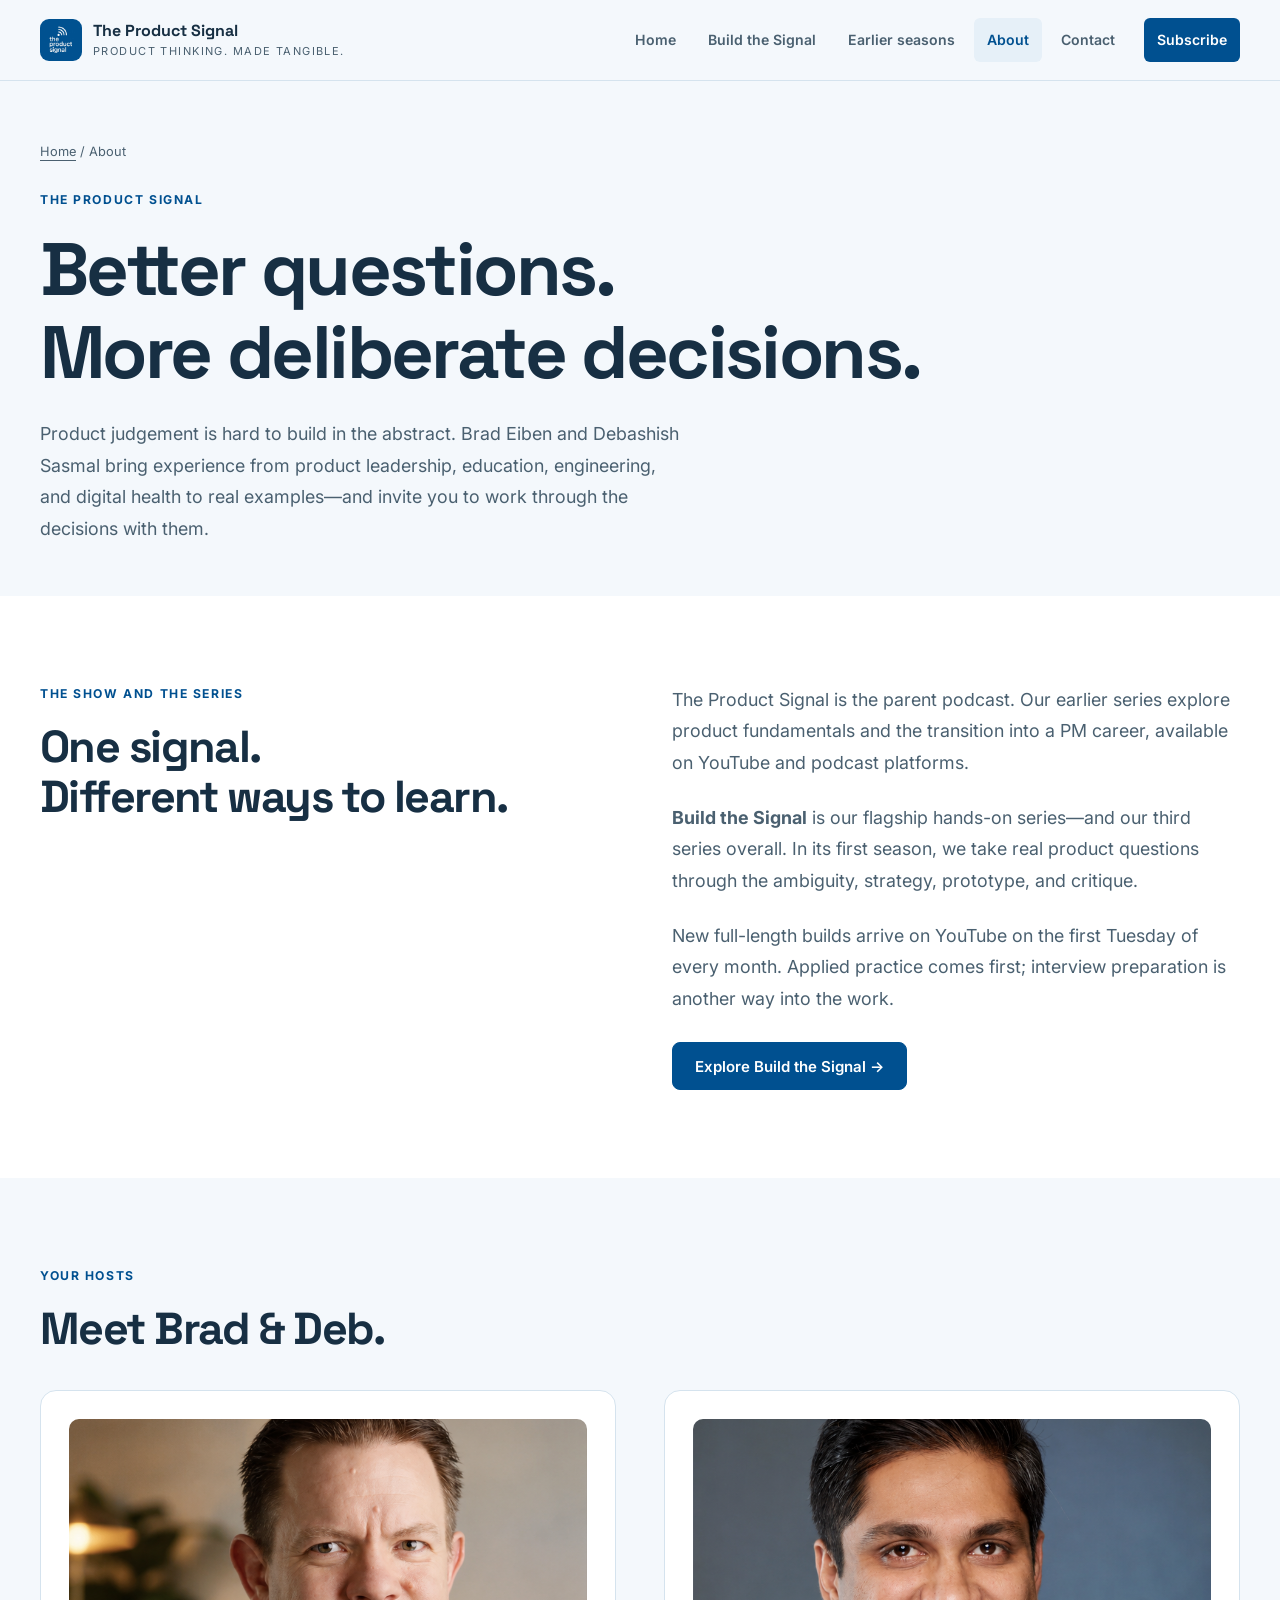
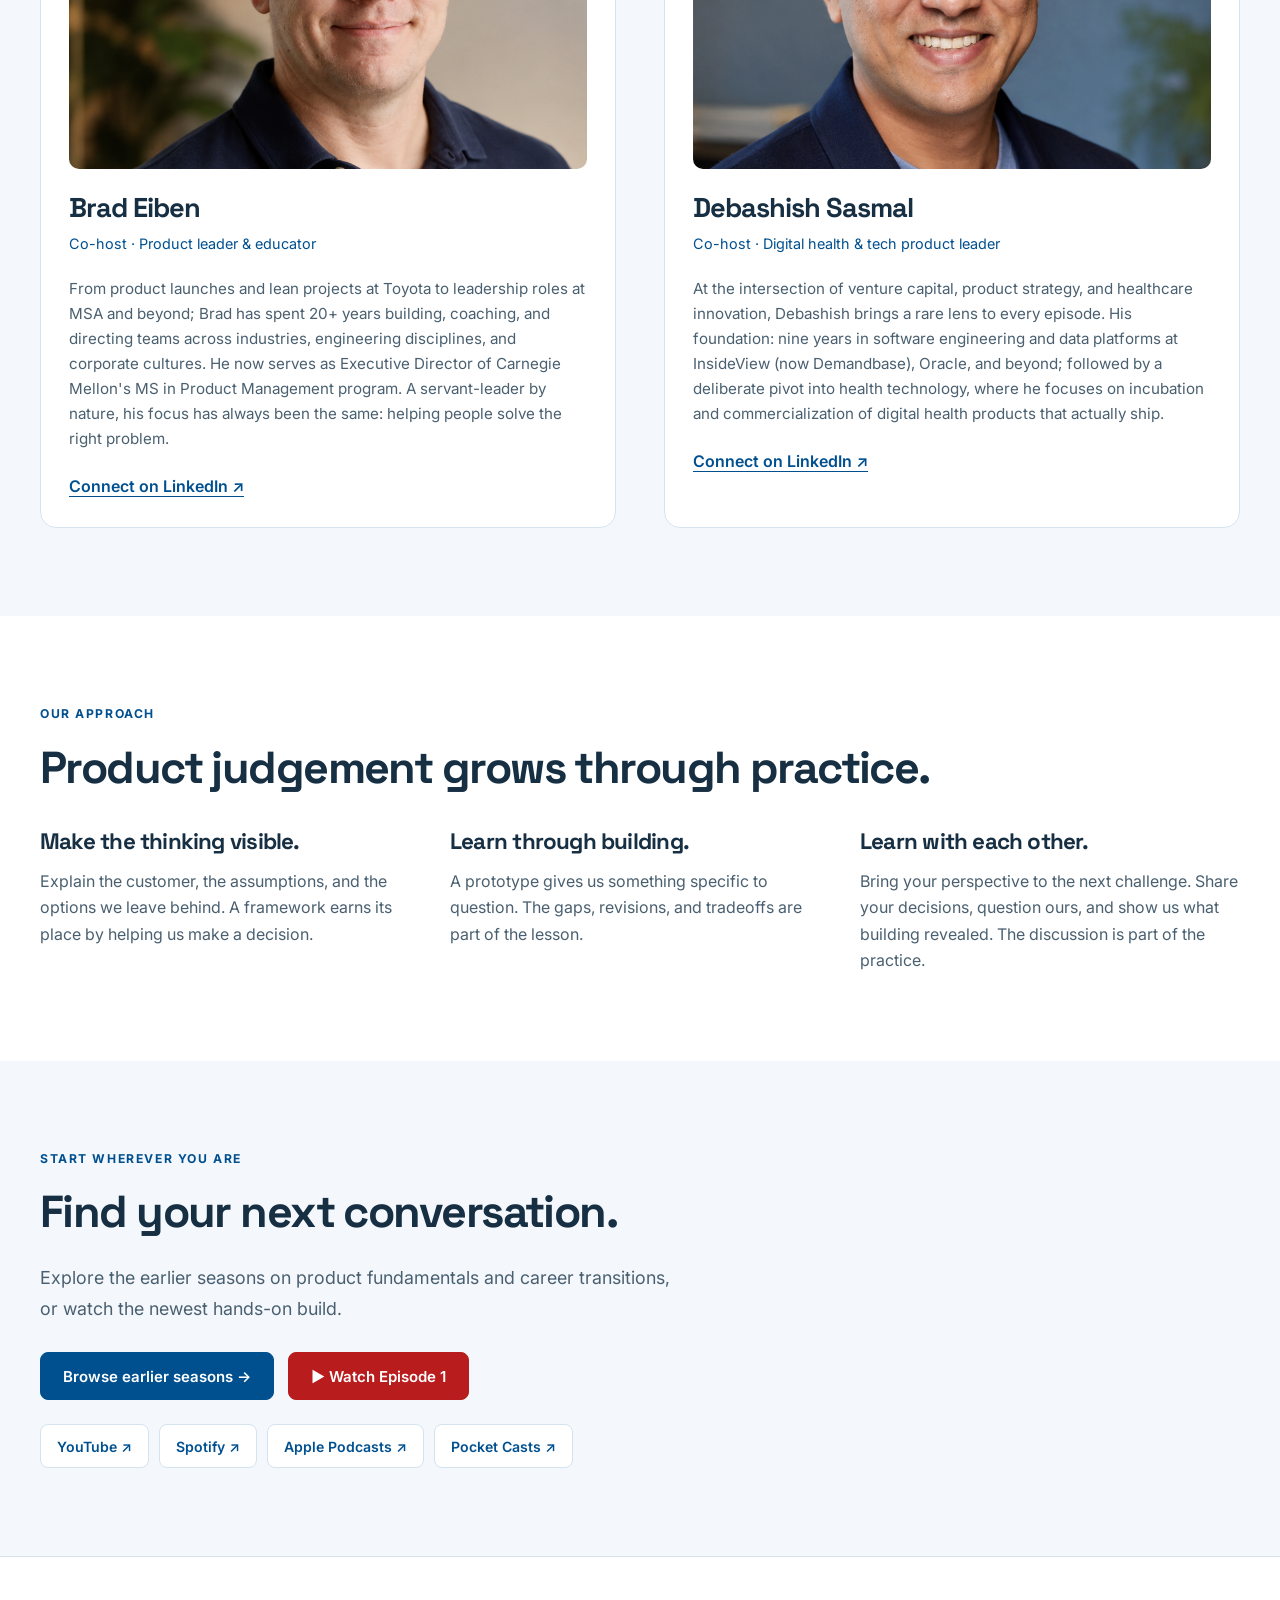
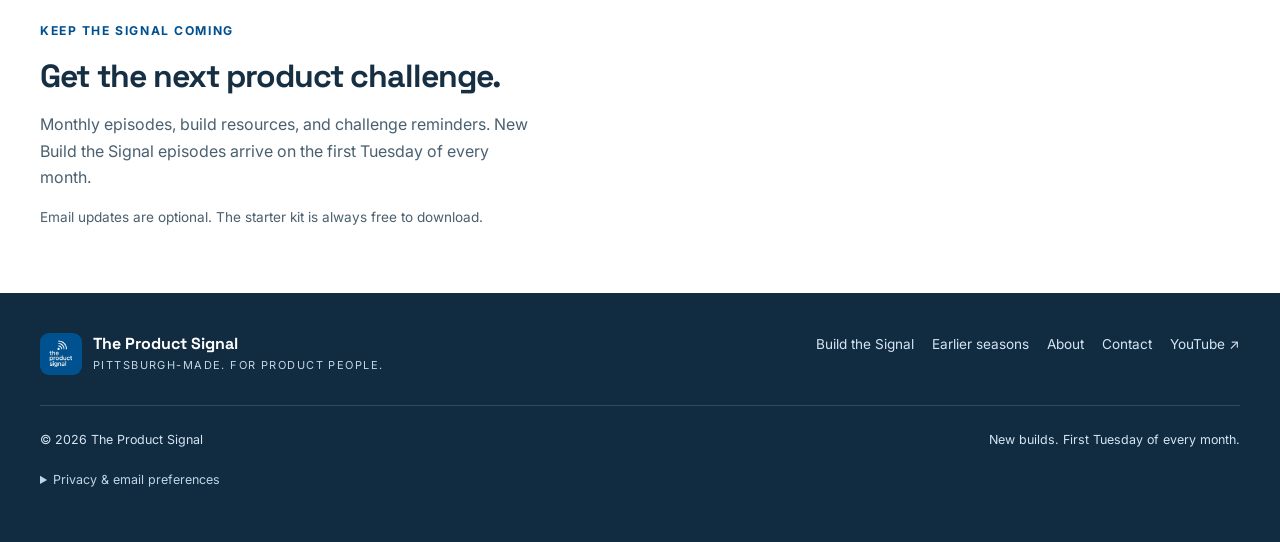
==== commit bdc79fd4: "Refine show and series positioning" ====
--- a/about.html
+++ b/about.html
@@ -31,7 +31,7 @@
 <div class="container nav-shell">
 <a class="brand" href="index.html">
 <img src="imgs/product-signal-logo.jpg" width="42" height="42" alt="">
-<span>The Product Signal<small>Product thinking, made tangible</small>
+<span>The Product Signal<small>Product Thinking. Made Tangible.</small>
 </span>
 </a>
 <nav class="desktop-nav" aria-label="Main navigation">
@@ -62,7 +62,7 @@
 <a href="index.html">Home</a> / About</div>
 <span class="eyebrow">The Product Signal</span>
 <h1>Better questions.<br>More deliberate decisions.</h1>
-<p class="lead">An independent show for people practicing the product craft. Brad Eiben and Debashish Sasmal explore how to frame problems, make tradeoffs, and turn product thinking into something useful.</p>
+<p class="lead">Product judgement is hard to build in the abstract. Brad Eiben and Debashish Sasmal bring experience from product leadership, education, engineering, and digital health to real examples—and invite you to work through the decisions with them.</p>
 </div>
 </section>
 <section class="section white">
@@ -113,7 +113,7 @@
 <div class="section-intro">
 <div>
 <span class="eyebrow">Our approach</span>
-<h2>Judgment shows up in the choices.</h2>
+<h2>Product judgement grows through practice.</h2>
 </div>
 </div>
 <div class="values">
@@ -126,8 +126,8 @@
 <p>A prototype gives us something specific to question. The gaps, revisions, and tradeoffs are part of the lesson.</p>
 </article>
 <article>
-<h3>Invite another approach.</h3>
-<p>Your solution may look different from ours. We want to understand the decisions behind it and what you learned along the way.</p>
+<h3>Learn with each other.</h3>
+<p>Bring your perspective to the next challenge. Share your decisions, question ours, and show us what building revealed. The discussion is part of the practice.</p>
 </article>
 </div>
 </div>
--- a/site.css
+++ b/site.css
@@ -270,3 +270,5 @@
 @media(prefers-reduced-motion:reduce){html{scroll-behavior:auto}
 *,*::before,*::after{animation:none!important;transition:none!important}
 }
+
+.series-tagline{font-family:var(--heading);font-size:clamp(1.25rem,2.2vw,1.8rem);line-height:1.35;font-weight:600;letter-spacing:-.025em;color:var(--blue);margin-top:22px}
